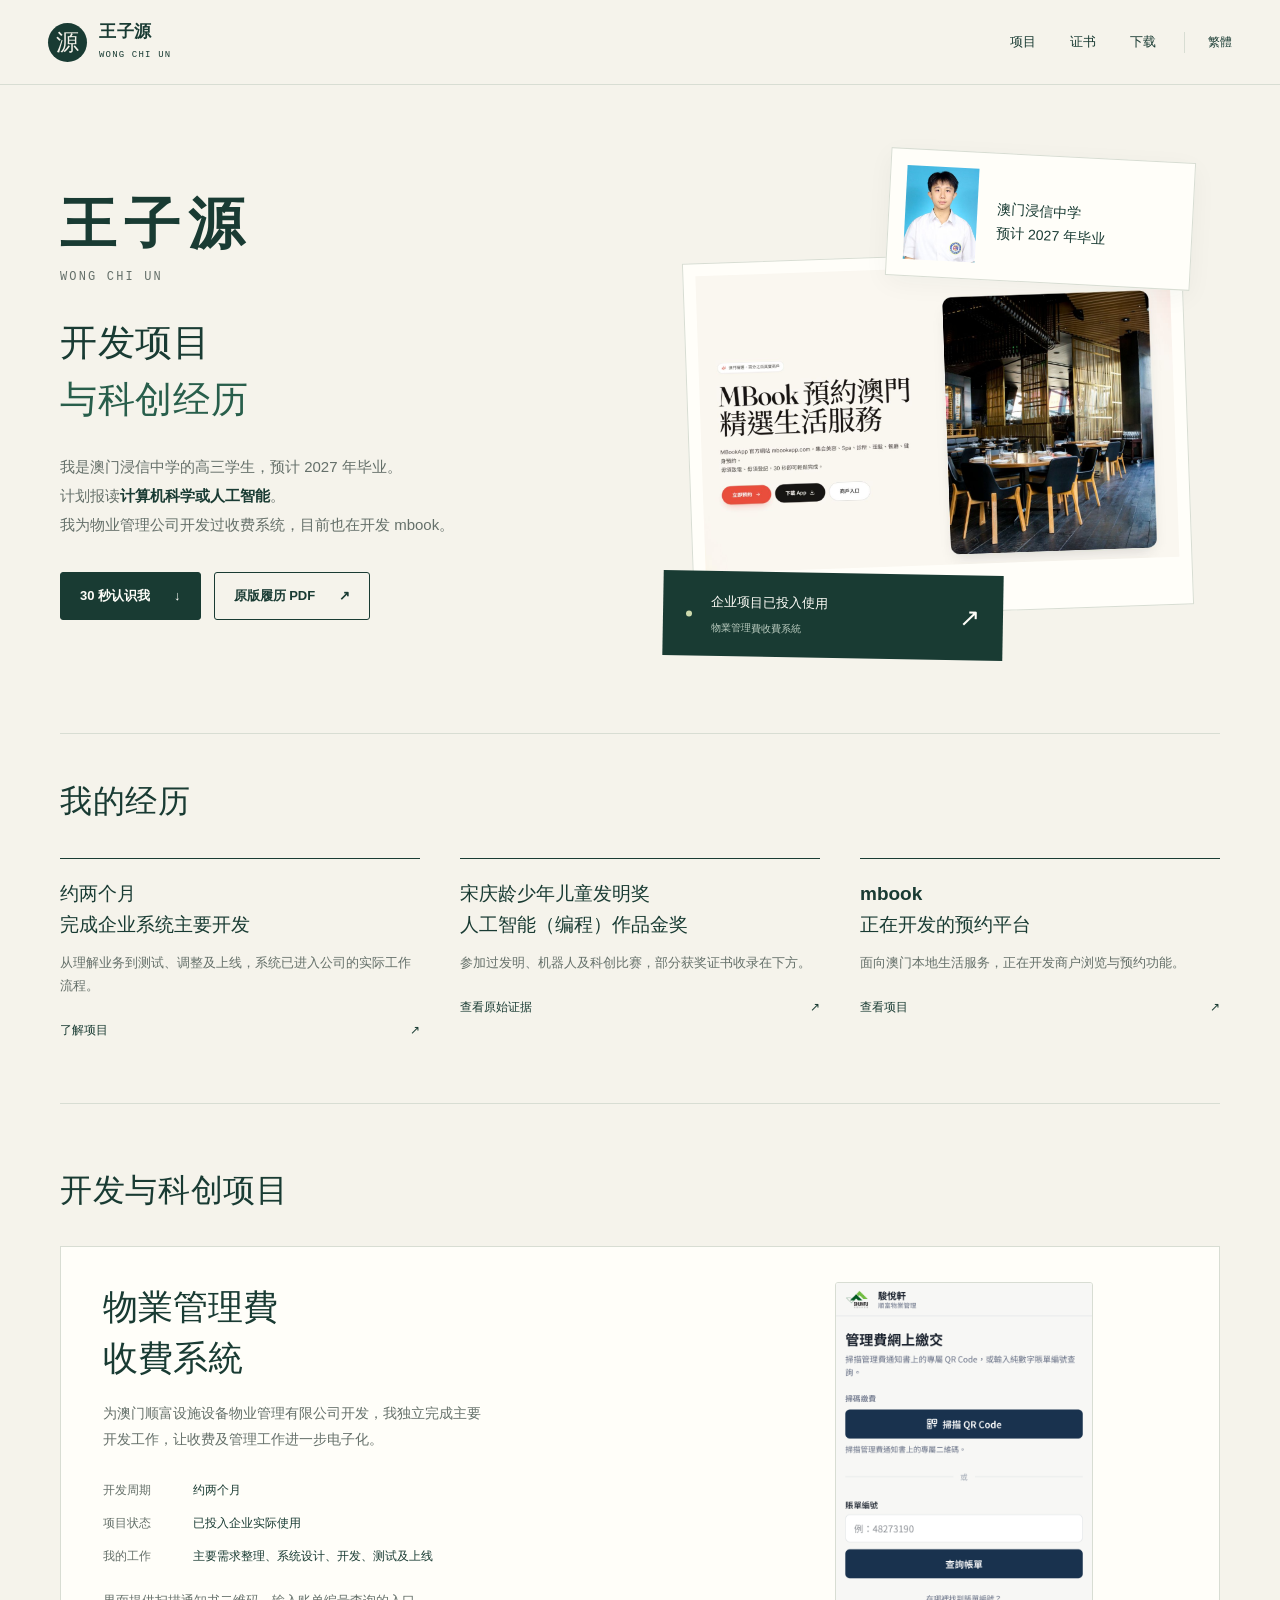
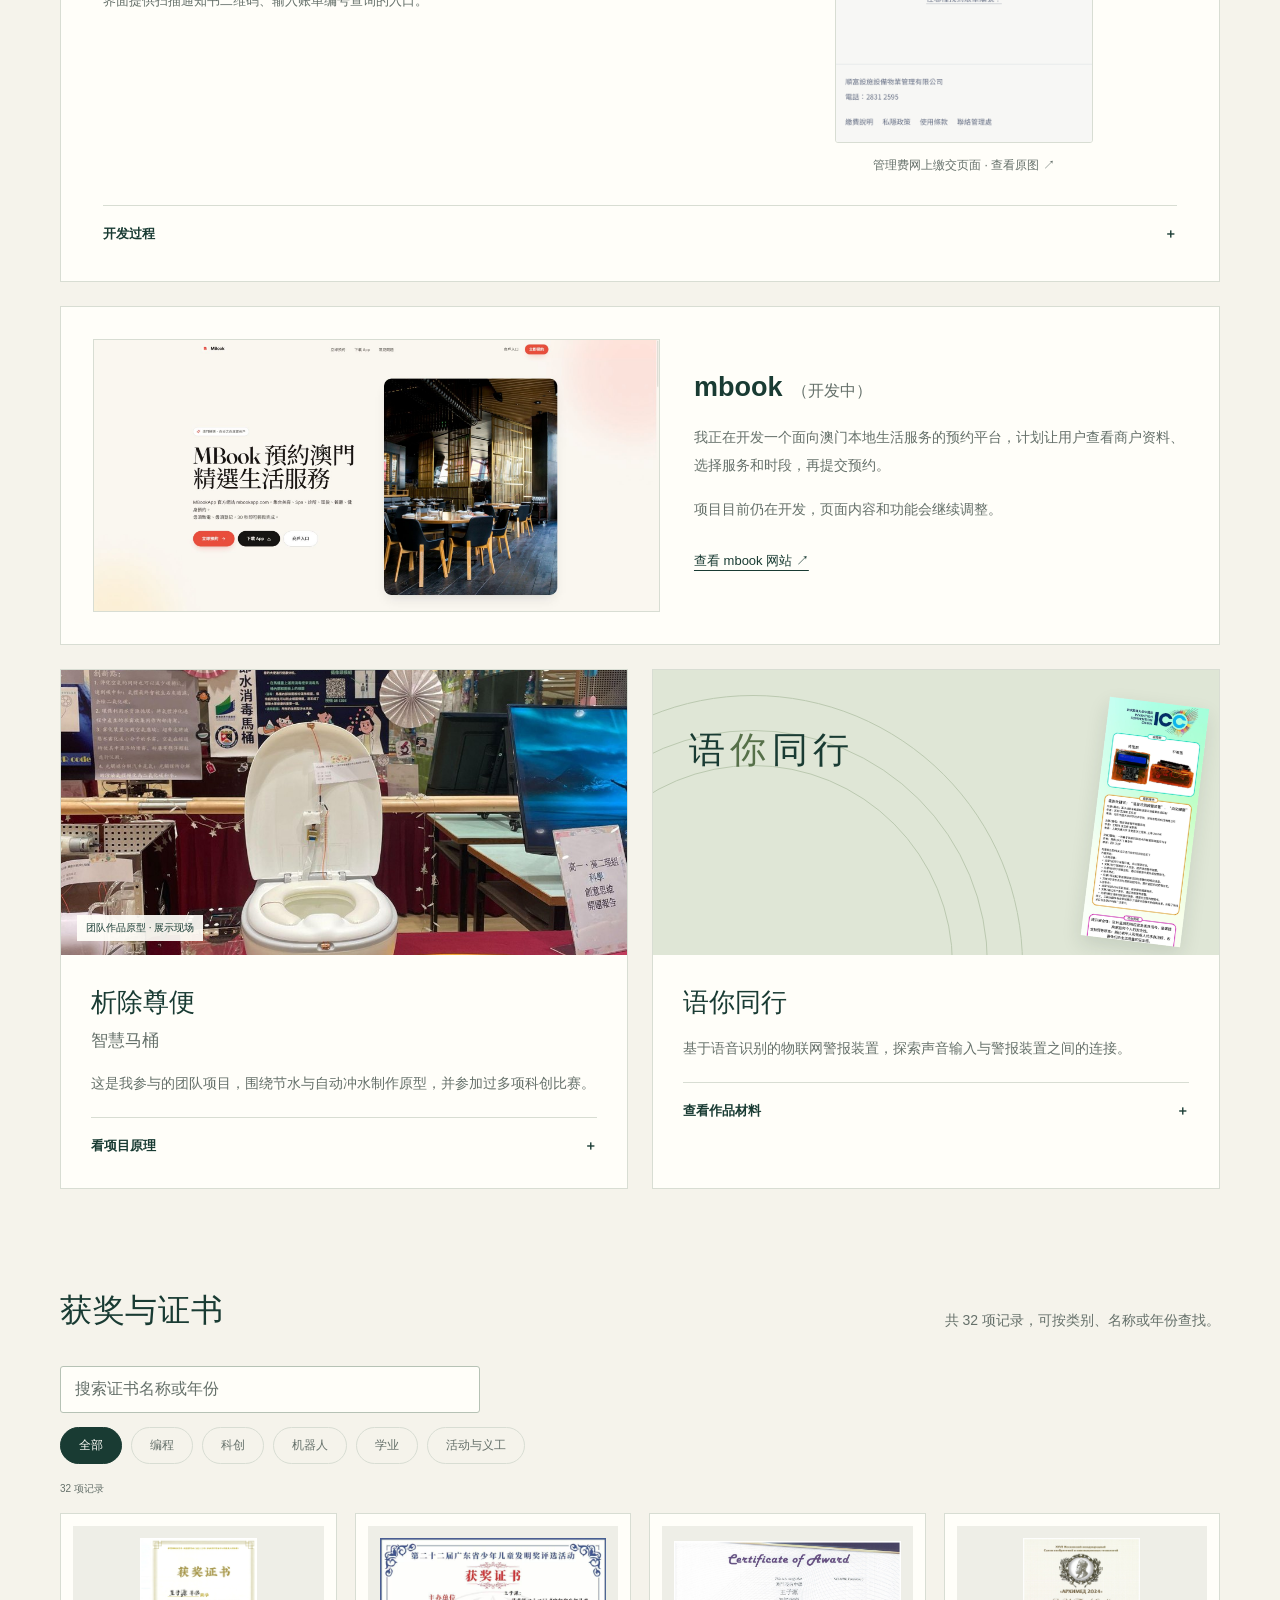
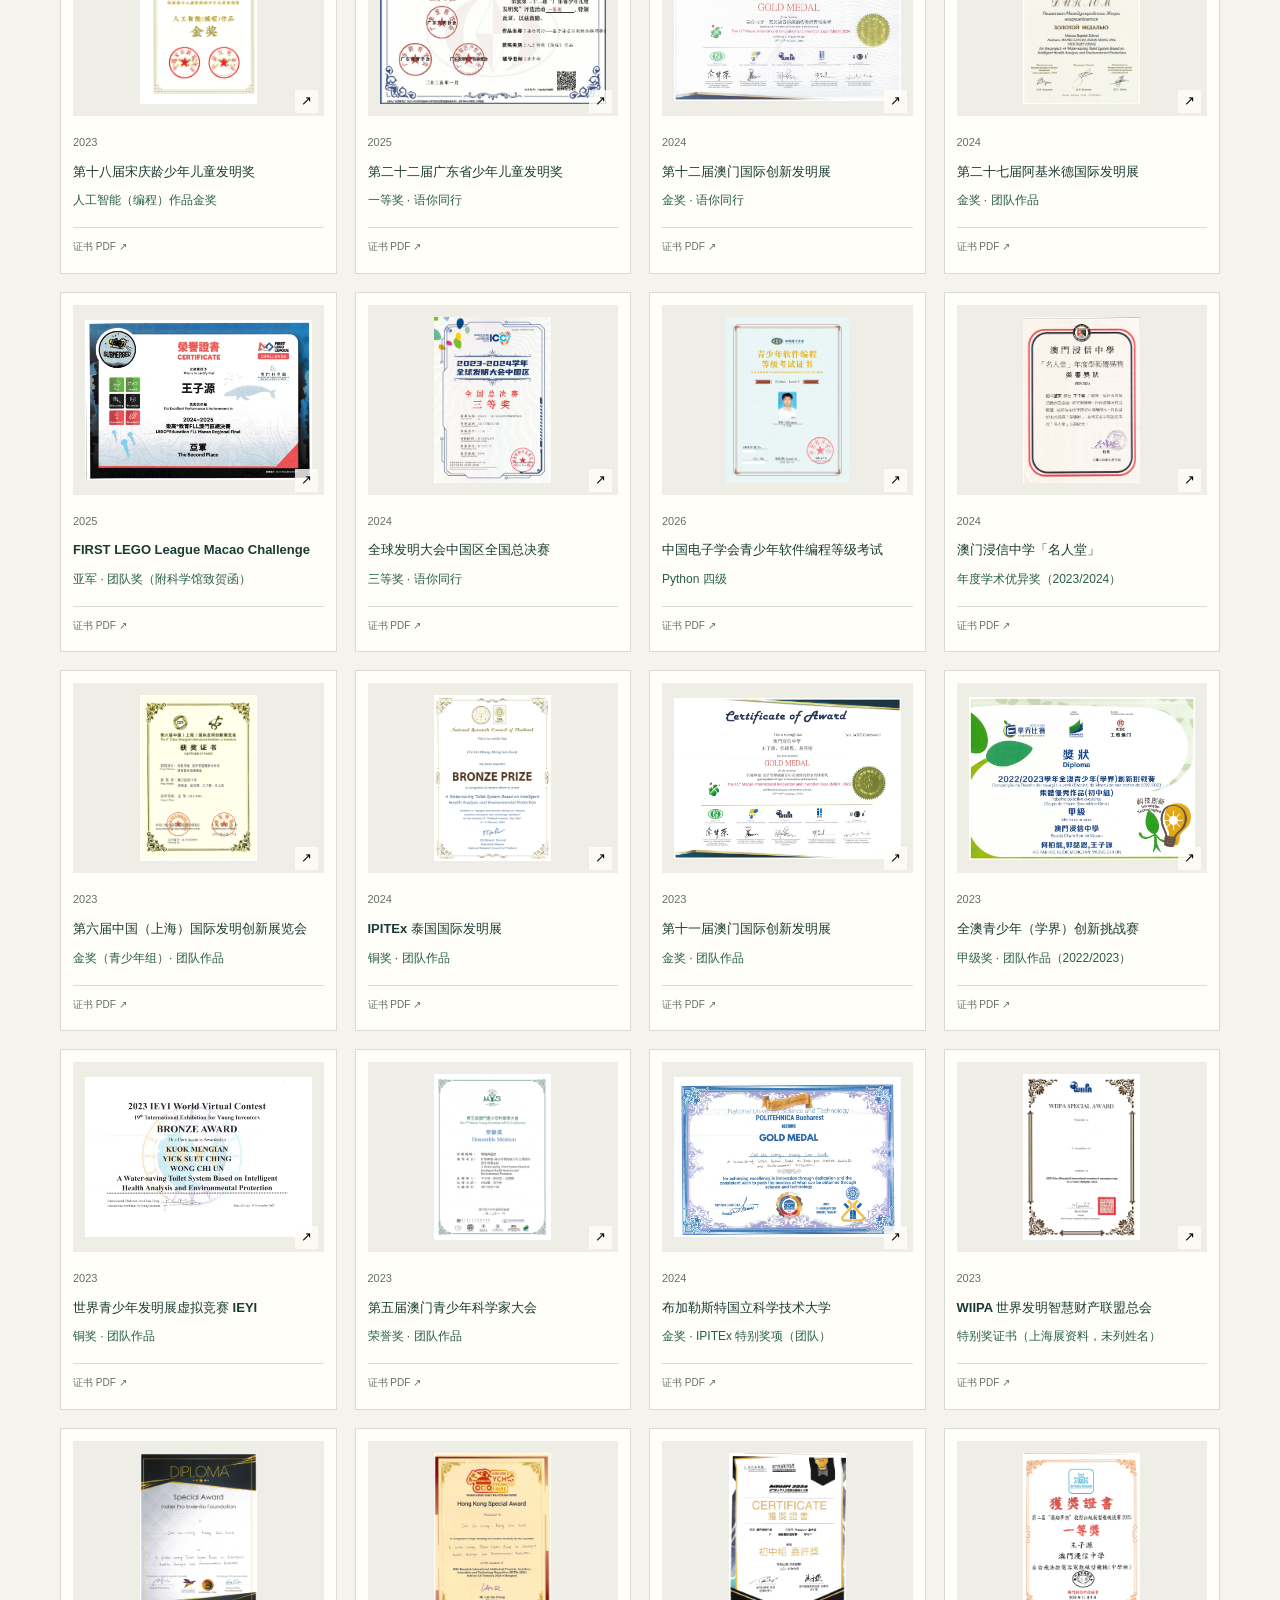
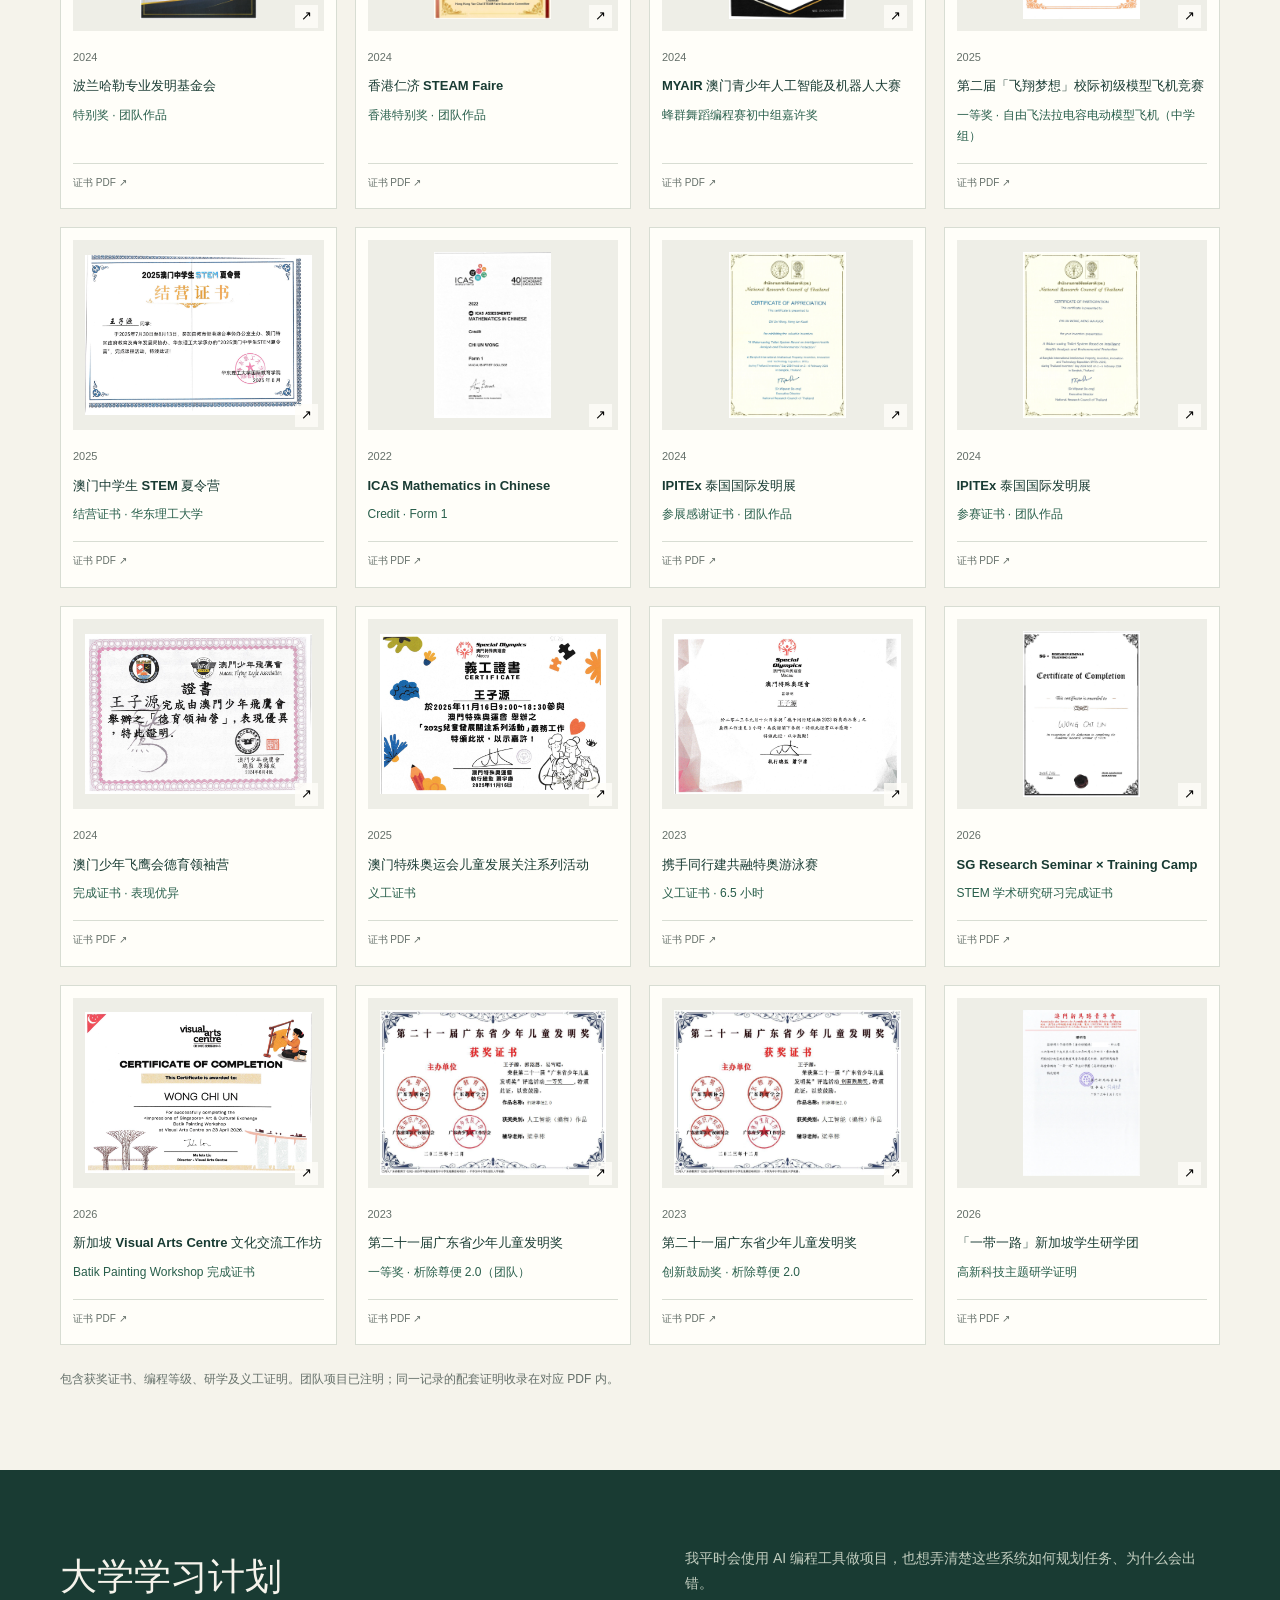
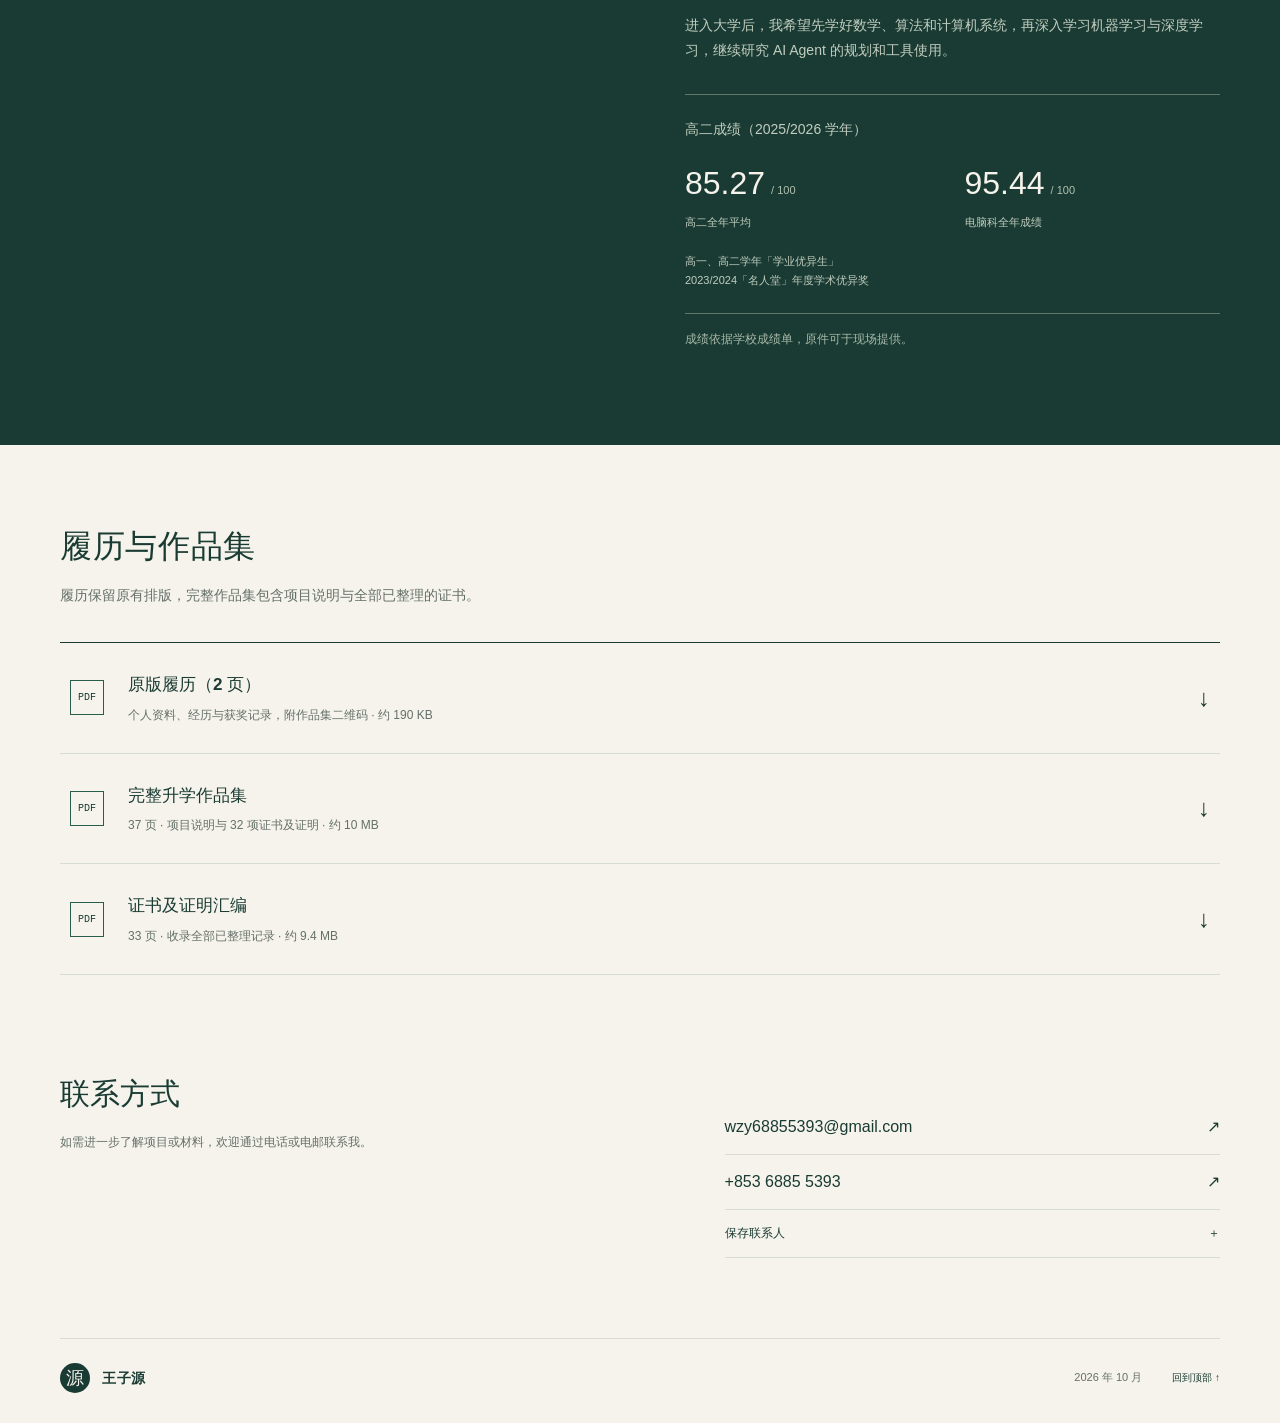
==== index.html @ ce484e4d "Improve mobile reading and certificate browsing; correct project description" ====
<!DOCTYPE html>

<html lang="zh-Hans">
<head>
<meta charset="utf-8"/><meta content="width=device-width, initial-scale=1" name="viewport"/>
<meta content="noindex,nofollow" name="robots"/><meta content="strict-origin-when-cross-origin" name="referrer"/>
<meta content="王子源，澳门浸信中学高三学生。开发项目、科创经历与获奖材料，包含物业管理费收费系统及开发中的 mbook。" name="description"/>
<meta content="#193b33" name="theme-color"/><title>王子源 · 计算机科学与人工智能作品集</title>
<link href="assets/favicon.svg" rel="icon" type="image/svg+xml"/><link href="style.css?v=mobile-6" rel="stylesheet"/>
</head>
<body>
<a class="skip" href="#main">跳到正文</a>
<header class="header"><a class="brand" href="#main"><span class="brand-icon">源</span><span>王子源<small>WONG CHI UN</small></span></a><nav aria-label="主导航"><a href="#projects">项目</a><a href="#evidence">证书</a><a href="#download">下载</a></nav><a class="language" href="index-hant.html" lang="zh-Hant">繁體</a></header>
<main id="main">
<section class="hero section-wrap">
<div class="hero-copy"><div class="mobile-identity"><h1>王子源<span class="english-name">WONG CHI UN</span></h1><img alt="王子源的学生证件照" class="mobile-portrait" height="196" src="assets/portrait.jpg" width="150"/></div><h2>开发项目<br/><em>与科创经历</em></h2><p class="intro">我是澳门浸信中学的高三学生，预计 2027 年毕业。<br/>计划报读<strong>计算机科学或人工智能</strong>。<br/>我为物业管理公司开发过收费系统，目前也在开发 mbook。</p><div class="actions"><a class="button primary" href="#snapshot">30 秒认识我 <span>↓</span></a><a class="button subtle" href="downloads/resume.pdf?v=original-5" rel="noopener" target="_blank">原版履历 PDF <span>↗</span></a></div></div>
<div class="hero-art"><div class="portrait-paper"><img alt="王子源的学生证件照" height="196" src="assets/portrait.jpg" width="150"/><div><strong>澳门浸信中学<br/>预计 2027 年毕业</strong></div></div><figure class="project-photo"><div class="hero-screen-crop"><img alt="mbook 开发中的预约平台网站首页" fetchpriority="high" height="978" src="assets/mbook-home.png" width="2038"/></div><figcaption>mbook 网站首页（开发中）</figcaption></figure><a class="launch-note" href="#billing"><span class="status-dot"></span><span>企业项目已投入使用<small>物業管理費收費系統</small></span><span class="launch-arrow">↗</span></a></div>
</section>
<section class="snapshot section-wrap" id="snapshot"><div class="section-heading"><h2>我的经历</h2></div><div class="snapshot-grid"><article><h3>约两个月<br/>完成企业系统主要开发</h3><p>从理解业务到测试、调整及上线，系统已进入公司的实际工作流程。</p><a href="#billing">了解项目 <span>↗</span></a></article><article><h3>宋庆龄少年儿童发明奖<br/>人工智能（编程）作品金奖</h3><p>参加过发明、机器人及科创比赛，部分获奖证书收录在下方。</p><a href="#evidence">查看原始证据 <span>↗</span></a></article><article><h3>mbook<br/>正在开发的预约平台</h3><p>面向澳门本地生活服务，正在开发商户浏览与预约功能。</p><a href="#mbook">查看项目 <span>↗</span></a></article></div></section>
<section class="projects section-wrap" id="projects"><div class="section-heading split"><div><h2>开发与科创项目</h2></div></div>
<article class="billing project" id="billing"><div class="billing-grid"><div><h3>物業管理費<br/>收費系統</h3><p class="project-description">为澳门顺富设施设备物业管理有限公司开发，我独立完成主要开发工作，让收费及管理工作进一步电子化。</p><dl class="facts"><div><dt>开发周期</dt><dd>约两个月</dd></div><div><dt>项目状态</dt><dd>已投入企业实际使用</dd></div><div><dt>我的工作</dt><dd>主要需求整理、系统设计、开发、测试及上线</dd></div></dl><p class="screen-description">界面提供扫描通知书二维码、输入账单编号查询的入口。</p></div><figure class="billing-shot">
<a aria-label="查看管理费软件完整截图" href="assets/billing-mobile.png" rel="noopener" target="_blank">
<div class="billing-shot-window"><img alt="管理费网上缴交页面，包含扫描二维码及按账单编号查询入口" height="2868" loading="lazy" src="assets/billing-mobile.png" width="1320"/></div>
</a>
<figcaption><a href="assets/billing-mobile.png" rel="noopener" target="_blank">管理费网上缴交页面 · 查看原图 ↗</a></figcaption>
</figure></div><details><summary>开发过程 <span>＋</span></summary><div class="process"><ol><li><div><strong>需求讨论</strong><p>与公司人员沟通，整理日常收费及管理工作需要的功能。</p></div></li><li><div><strong>系统设计与开发</strong><p>完成主要设计和程序开发，再进行测试和修改。</p></div></li><li><div><strong>上线与调整</strong><p>系统投入公司使用，并按实际工作需要调整。</p></div></li></ol><p class="source-note">公司开发证明及推荐信可于现场提供。</p></div></details></article><article class="mbook-project project" id="mbook">
<div class="mbook-grid">
<figure class="mbook-screen"><a aria-label="打开 mbook 网站" href="https://mbookapp.com/" rel="noopener" target="_blank"><img alt="mbook 网站首页，介绍澳门生活服务预约平台" height="978" loading="lazy" src="assets/mbook-home.png" width="2038"/></a></figure>
<div class="mbook-copy">
<h3>mbook<span>（开发中）</span></h3>
<p>我正在开发一个面向澳门本地生活服务的预约平台，计划让用户查看商户资料、选择服务和时段，再提交预约。</p>
<p>项目目前仍在开发，页面内容和功能会继续调整。</p>
<a class="mbook-link" href="https://mbookapp.com/" rel="noopener" target="_blank">查看 mbook 网站 ↗</a>
</div>
</div>
</article>
<div class="project-pair"><article class="project ai-project"><figure><img alt="智慧马桶原型在展览现场展示" height="1000" loading="lazy" src="assets/prototype.jpg" width="800"/><figcaption>团队作品原型 · 展示现场</figcaption></figure><div class="project-body"><h3>析除尊便<br/><span>智慧马桶</span></h3><p>这是我参与的团队项目，围绕节水与自动冲水制作原型，并参加过多项科创比赛。</p><details><summary>看项目原理 <span>＋</span></summary><p>原型模拟识别后的冲水决策，并以声音模拟冲水。简报中的设计用水量属于原型方案描述。</p><p>我作为团队成员参与此项目；部分比赛证书以团队及作品名颁发。</p></details></div></article>
<article class="project voice-project"><div class="voice-art"><span class="signal signal-one"></span><span class="signal signal-two"></span><span class="signal signal-three"></span><div class="voice-word">语<span>你</span>同行</div><img alt="语你同行的原始作品展板，包括语音识别与装置原型" height="700" loading="lazy" src="assets/voice-board.jpg" width="270"/></div><div class="project-body"><h3>语你同行</h3><p>基于语音识别的物联网警报装置，探索声音输入与警报装置之间的连接。</p><details><summary>查看作品材料 <span>＋</span></summary><p>原始展板与证书共同记录作品。点击下方材料可放大阅读。</p><a href="assets/voice-poster.jpg" rel="noopener" target="_blank">打开原始作品展板 ↗</a></details></div></article></div>
</section>
<section class="evidence section-wrap" id="evidence"><div class="section-heading split"><div><h2>获奖与证书</h2></div><p>共 32 项记录，可按类别、名称或年份查找。</p></div><div class="certificate-controls"><input aria-controls="award-grid" aria-label="搜索证书名称或年份" autocomplete="off" id="certificate-search" placeholder="搜索证书名称或年份" type="search"/><div aria-label="筛选证据" class="filters" role="group"><button aria-pressed="true" class="active" data-filter="all" type="button">全部</button><button aria-pressed="false" data-filter="编程" type="button">编程</button><button aria-pressed="false" data-filter="科创" type="button">科创</button><button aria-pressed="false" data-filter="机器人" type="button">机器人</button><button aria-pressed="false" data-filter="学业" type="button">学业</button><button aria-pressed="false" data-filter="活动与义工" type="button">活动与义工</button></div></div><p aria-live="polite" class="result-count" id="result-count">32 项记录</p><div class="award-grid" id="award-grid"></div><p class="evidence-note">包含获奖证书、编程等级、研学及义工证明。团队项目已注明；同一记录的配套证明收录在对应 PDF 内。</p></section>
<section class="direction" id="direction"><div class="section-wrap direction-grid"><div><h2>大学学习计划</h2></div><div class="direction-copy"><p>我平时会使用 AI 编程工具做项目，也想弄清楚这些系统如何规划任务、为什么会出错。</p><p>进入大学后，我希望先学好数学、算法和计算机系统，再深入学习机器学习与深度学习，继续研究 AI Agent 的规划和工具使用。</p><div class="academic"><h3 class="academic-heading">高二成绩（2025/2026 学年）</h3><div><strong>85.27<small>/ 100</small></strong><span>高二全年平均</span></div><div><strong>95.44<small>/ 100</small></strong><span>电脑科全年成绩</span></div><p>高一、高二学年「学业优异生」<br/>2023/2024「名人堂」年度学术优异奖</p></div><p class="source-note">成绩依据学校成绩单，原件可于现场提供。</p></div></div></section>
<section class="download section-wrap" id="download"><div class="section-heading"><h2>履历与作品集</h2><p>履历保留原有排版，完整作品集包含项目说明与全部已整理的证书。</p></div><div class="download-list"><a href="downloads/resume.pdf?v=original-5" rel="noopener" target="_blank"><span class="file-icon">PDF</span><span><strong>原版履历（2 页）</strong><small>个人资料、经历与获奖记录，附作品集二维码 · 约 190 KB</small></span><span class="download-arrow">↓</span></a><a href="downloads/portfolio.pdf?v=mobile-6" rel="noopener" target="_blank"><span class="file-icon">PDF</span><span><strong>完整升学作品集</strong><small>37 页 · 项目说明与 32 项证书及证明 · 约 10 MB</small></span><span class="download-arrow">↓</span></a><a href="downloads/certificates.pdf?v=all-5" rel="noopener" target="_blank"><span class="file-icon">PDF</span><span><strong>证书及证明汇编</strong><small>33 页 · 收录全部已整理记录 · 约 9.4 MB</small></span><span class="download-arrow">↓</span></a></div></section>
<section class="contact section-wrap" id="contact"><div><h2>联系方式</h2><p>如需进一步了解项目或材料，欢迎通过电话或电邮联系我。</p></div><div class="contact-details"><a href="mailto:wzy68855393@gmail.com">wzy68855393@gmail.com <span>↗</span></a><a href="tel:+85368855393">+853 6885 5393 <span>↗</span></a><a class="save-contact" download="" href="downloads/wong-chi-un.vcf">保存联系人 <span>＋</span></a></div></section>
</main>
<footer class="footer section-wrap"><a class="brand" href="#main"><span class="brand-icon">源</span>王子源</a><p>2026 年 10 月</p><a href="#main">回到顶部 ↑</a></footer>
<div class="mobile-cta"><a href="downloads/resume.pdf?v=original-5" rel="noopener" target="_blank">查看履历 PDF</a><a href="#contact">联系我 ↗</a></div>
<dialog id="evidence-dialog"><div class="dialog-head"><p id="dialog-title"></p><button aria-label="关闭证书" id="close-dialog">×</button></div><img alt="" id="dialog-image"/><div class="dialog-actions"><a class="button primary" id="dialog-download" rel="noopener" target="_blank">打开证书 PDF ↗</a><a class="button subtle" id="dialog-original" rel="noopener" target="_blank">查看原图 ↗</a></div></dialog>
<script src="app.js?v=mobile-6"></script>
</body></html>
---- style.css ----
:root{--ink:#193b33;--green:#285e4b;--cream:#f5f3eb;--muted:#65706a;--line:#d8ddd3;--gold:#a27438;--paper:#fffef9}*{box-sizing:border-box}html{scroll-behavior:smooth;scroll-padding-top:100px}body{margin:0;color:var(--ink);background:var(--cream);font-family:-apple-system,BlinkMacSystemFont,"Segoe UI","Microsoft YaHei","PingFang SC",sans-serif;font-size:16px;line-height:1.75}a{color:inherit;text-decoration:none}button{font:inherit}a,button,summary{-webkit-tap-highlight-color:transparent}a:focus-visible,button:focus-visible,summary:focus-visible{outline:3px solid var(--gold);outline-offset:5px}img{display:block;max-width:100%}h1,h2,h3,p,figure{margin:0}h1,h2,h3{line-height:1.35}em{font-style:normal;color:var(--green)}.section-wrap{width:min(1160px,calc(100% - 96px));margin:auto}.header{display:flex;align-items:center;justify-content:space-between;gap:28px;max-width:1440px;margin:auto;padding:21px 48px;border-bottom:1px solid var(--line)}.brand{display:flex;align-items:center;gap:12px;font-weight:700;font-size:17px;line-height:1.35;letter-spacing:.04em}.brand small{display:block;font:9px/1.8 ui-monospace,Consolas,monospace;letter-spacing:.13em;font-weight:400;margin-top:3px}.brand-icon{display:grid;place-items:center;width:39px;height:39px;background:var(--ink);color:var(--cream);font-size:23px;font-weight:500;border-radius:50%}.header nav{display:flex;gap:34px;margin-left:auto;font-size:13px}.header nav a:hover,.language:hover{color:var(--gold)}.language{border-left:1px solid var(--line);padding-left:23px;font-size:12px}.hero{display:grid;grid-template-columns:1.05fr 1fr;gap:70px;padding:70px 0 75px;align-items:center}.eyebrow{font-size:11px;letter-spacing:.16em;font-weight:600;margin-bottom:24px;color:var(--green)}.dot,.status-dot{display:inline-block;width:6px;height:6px;border-radius:50%;background:var(--green);vertical-align:middle;margin-right:7px}.hero h1{font-size:56px;letter-spacing:.14em;font-weight:650;line-height:1.1}.english-name{display:block;font:12px/2.4 ui-monospace,Consolas,monospace;letter-spacing:.18em;margin-top:8px;color:var(--muted)}.hero h2{font-size:37px;line-height:1.52;margin-top:24px;font-weight:500;letter-spacing:.02em}.hero .intro{font-size:15px;line-height:1.9;margin-top:24px;color:var(--muted)}.intro strong{color:var(--ink);font-weight:600}.actions{display:flex;flex-wrap:wrap;gap:13px;margin-top:32px}.button{display:inline-flex;align-items:center;justify-content:center;gap:24px;min-height:48px;padding:12px 19px;font-size:13px;font-weight:600;border:1px solid var(--ink);border-radius:3px;transition:background .2s,color .2s}.button.primary{background:var(--ink);color:var(--paper)}.button.primary:hover{background:#346b51}.button.subtle:hover{background:#e6eadd}.hero-note{font:10px/1.7 ui-monospace,Consolas,monospace;letter-spacing:.1em;color:var(--muted);margin-top:24px}.hero-art{position:relative;max-width:500px;padding-top:82px;padding-bottom:45px}.portrait-paper{position:absolute;z-index:2;top:0;right:-5px;display:flex;gap:20px;align-items:center;width:305px;min-height:126px;padding:16px;background:var(--paper);box-shadow:0 7px 26px #18352b0b;transform:rotate(3deg);border:1px solid #d8ddd3}.portrait-paper img{width:72px;height:94px;object-fit:cover}.portrait-paper strong{font-size:13px;line-height:1.7;display:block;margin-top:10px;font-weight:500}.mono{font:10px/1.6 ui-monospace,Consolas,monospace;letter-spacing:.1em}.portrait-paper .mono{font-size:8px}.project-photo{transform:rotate(-2deg);padding:12px;background:var(--paper);border:1px solid var(--line)}.project-photo>img{width:100%;height:355px;object-fit:cover;object-position:50% 50%}.project-photo figcaption{padding:13px 2px 2px;font-size:10px;color:var(--muted)}.project-photo figcaption span{font:8px/1.6 ui-monospace,Consolas,monospace;margin-right:15px}.launch-note{position:absolute;bottom:0;left:-25px;width:340px;padding:20px 23px;display:flex;gap:12px;align-items:center;background:var(--ink);color:var(--paper);font-size:13px;transform:rotate(1deg)}.launch-note .status-dot{background:#cdd9ad;flex-shrink:0}.launch-note small{display:block;font-size:10px;color:#bacbbf;margin-top:5px}.launch-arrow{margin-left:auto;font-size:25px}.section-heading{margin-bottom:34px}.section-heading .eyebrow{margin-bottom:12px}.section-heading h2{font-size:32px;font-weight:550;letter-spacing:.02em}.section-heading>p:last-child:not(.eyebrow){font-size:14px;color:var(--muted);margin-top:15px}.split{display:flex;justify-content:space-between;align-items:flex-end;gap:35px}.split>p{font-size:13px;text-align:right;color:var(--muted)}.snapshot{border-top:1px solid var(--line);padding:46px 0 62px}.snapshot-grid{display:grid;grid-template-columns:repeat(3,1fr);gap:40px}.snapshot-grid article{border-top:1px solid var(--ink);padding-top:19px}.index{font-size:10px;letter-spacing:.08em;color:var(--muted)}.snapshot h3{font-size:19px;line-height:1.65;font-weight:550;margin:12px 0}.snapshot p:not(.eyebrow){font-size:13px;color:var(--muted)}.snapshot article>a{font-size:12px;display:flex;justify-content:space-between;margin-top:22px}.projects{padding:65px 0 80px;border-top:1px solid var(--line)}.project{background:var(--paper);border:1px solid var(--line)}.billing{padding:35px 42px}.project-top{display:flex;justify-content:space-between;align-items:center;gap:20px;margin-bottom:25px}.pill{background:#e8eee3;padding:4px 11px;border-radius:20px;font-size:10px;color:var(--green)}.project-no{font:10px ui-monospace,Consolas,monospace;letter-spacing:.1em;color:var(--muted)}.billing-grid{display:grid;grid-template-columns:1fr 1fr;gap:70px}.billing h3{font-size:35px;line-height:1.45;font-weight:550}.project-description{font-size:14px;line-height:1.85;color:var(--muted);margin-top:18px;max-width:380px}.facts{font-size:12px;margin:27px 0 0}.facts>div{display:grid;grid-template-columns:90px 1fr;margin-bottom:12px}.facts dt{color:var(--muted)}.facts dd{margin:0;font-weight:500}.process{border-left:1px solid var(--line);padding-left:32px;padding-top:5px}.process .mono{color:var(--muted)}.process ol{list-style:none;margin:24px 0 0;padding:0}.process li{display:flex;gap:18px;margin:0 0 24px}.process li>span{font:12px ui-monospace,Consolas,monospace;color:var(--gold);padding-top:5px}.process strong{font-size:15px;font-weight:600}.process li p{font-size:12px;color:var(--muted);margin-top:4px}.source-note{font-size:10px!important;color:var(--muted);line-height:1.8}.billing details{margin-top:28px}.project details{border-top:1px solid var(--line);font-size:13px}.project summary{cursor:pointer;list-style:none;display:flex;justify-content:space-between;padding-top:17px;gap:16px;font-weight:600}.project summary::-webkit-details-marker{display:none}.project details p{font-size:13px;color:var(--muted);margin:15px 0}.project details a{text-decoration:underline;font-size:12px}.project details[open] summary>span{transform:rotate(45deg)}.project-pair{display:grid;grid-template-columns:1fr 1fr;gap:24px;margin-top:24px}.project-pair figure{position:relative;height:285px;overflow:hidden;background:#e6e9df}.project-pair figure>img{width:100%;height:100%;object-fit:cover;object-position:center 53%}.project-pair figcaption{position:absolute;left:16px;bottom:14px;background:#fffef9eb;padding:4px 9px;font-size:10px}.project-body{padding:30px}.project-body .eyebrow{font-size:9px;margin-bottom:13px}.project-body h3{font-size:26px;font-weight:550}.project-body h3 span{font-size:17px;font-weight:400;color:var(--muted)}.project-body>p:not(.eyebrow){font-size:13px;color:var(--muted);margin-top:16px}.tags{display:flex;flex-wrap:wrap;gap:8px;margin:20px 0 24px}.tags span{font-size:10px;border:1px solid var(--line);padding:3px 9px}.voice-art{height:285px;background:#dfe6d6;position:relative;overflow:hidden;padding:48px 36px}.voice-art>img{position:absolute;right:24px;top:32px;height:240px;width:100px;object-fit:cover;object-position:top;transform:rotate(7deg);box-shadow:0 8px 20px #16322820}.voice-word{font-size:36px;position:relative;z-index:1;letter-spacing:.15em;font-weight:500}.voice-word span{color:#567049}.voice-art>p{font:8px/1.6 ui-monospace,Consolas,monospace;margin-top:16px;letter-spacing:.1em}.signal{border:1px solid #bbc9b0;border-radius:50%;position:absolute;left:-100px;bottom:-210px;width:400px;height:400px}.signal-two{width:470px;height:470px;left:-135px;bottom:-245px}.signal-three{width:540px;height:540px;left:-170px;bottom:-280px}.evidence{padding:20px 0 80px}.filters{display:flex;gap:9px;flex-wrap:wrap}.filters button{border:1px solid var(--line);color:var(--muted);background:transparent;padding:7px 18px;border-radius:25px;cursor:pointer;font-size:12px}.filters .active{background:var(--ink);color:var(--paper);border-color:var(--ink)}.result-count{font-size:10px;color:var(--muted);margin:16px 0}.award-grid{display:grid;grid-template-columns:repeat(4,1fr);gap:18px}.award-card{padding:12px 12px 17px;border:1px solid var(--line);background:var(--paper);display:flex;flex-direction:column}.award-image{width:100%;height:190px;border:0;cursor:zoom-in;position:relative;padding:12px;background:#eeeee7}.award-image img{width:100%;height:100%;object-fit:contain}.award-image::after{content:'↗';position:absolute;right:6px;bottom:3px;background:#fffef9cc;font-size:13px;width:23px;height:23px}.award-meta{font:9px/1.6 ui-monospace,Consolas,monospace;color:var(--gold);margin:17px 0 9px}.award-card h3{font-size:13px;line-height:1.65;font-weight:550}.award-card .award-name{font-size:12px;margin:8px 0 16px;color:var(--green)}.award-card>a{font-size:10px;color:var(--muted);margin-top:auto;display:flex;justify-content:space-between;border-top:1px solid var(--line);padding-top:10px}.evidence-note{font-size:10px;color:var(--muted);margin-top:24px}.direction{background:var(--ink);color:var(--cream);padding:76px 0}.direction-grid{display:grid;grid-template-columns:1fr 1fr;gap:90px}.direction .eyebrow{color:#b1c2a7}.direction h2{font-size:37px;line-height:1.65;font-weight:450}.direction em{color:#c9d5ab}.direction-copy>p{font-size:14px;color:#c2cdbf;margin-bottom:18px}.direction-copy .lead{color:var(--paper);font-size:19px;margin-bottom:23px}.academic{border-top:1px solid #5f7669;border-bottom:1px solid #5f7669;padding:23px 0;margin:32px 0 15px;display:grid;grid-template-columns:1fr 1fr;gap:17px 24px}.academic>.mono,.academic>p{grid-column:1/-1}.academic>.mono{color:#b1c2a7;font-size:9px}.academic strong{display:block;font-size:32px;font-weight:450;line-height:1.5}.academic strong small{font-size:11px;margin-left:6px;color:#afc0b0}.academic div>span{font-size:11px;color:#c2cdbf}.academic>p{font-size:11px;color:#c2cdbf}.direction .source-note{color:#a9baaa}.download{padding:80px 0 70px}.download-list{border-top:1px solid var(--ink)}.download-list>a{display:flex;align-items:center;gap:24px;border-bottom:1px solid var(--line);padding:27px 10px;transition:background .2s}.download-list>a:hover{background:#e8ecdf}.file-icon{font:10px ui-monospace,Consolas,monospace;border:1px solid var(--green);padding:11px 7px;flex-shrink:0}.download-list strong{font-size:17px;font-weight:550;display:block}.download-list small{display:block;font-size:11px;color:var(--muted);margin-top:5px}.download-arrow{margin-left:auto;font-size:24px}.contact{padding:25px 0 80px;display:grid;grid-template-columns:1.2fr 1fr;gap:70px}.contact h2{font-size:30px;font-weight:500;line-height:1.6}.contact p:not(.eyebrow){font-size:12px;color:var(--muted);margin-top:14px}.contact-details{padding-top:30px}.contact-details>a{display:flex;gap:12px;justify-content:space-between;padding:13px 0;border-bottom:1px solid var(--line);font-size:16px;overflow-wrap:anywhere}.contact-details .save-contact{font-size:12px}.contact-details small{display:block;font-size:10px;color:var(--muted);margin-top:20px}.footer{display:flex;align-items:center;justify-content:space-between;border-top:1px solid var(--line);padding-top:24px;padding-bottom:30px;gap:30px}.footer .brand{font-size:14px}.footer .brand-icon{width:30px;height:30px;font-size:18px}.footer p{font-size:10px;color:var(--muted);margin-left:auto}.footer p span{font-size:9px}.footer>a:last-child{font-size:10px}.mobile-cta{display:none}.skip{position:absolute;top:-60px;background:var(--ink);color:white;padding:10px;z-index:10}.skip:focus{top:0}dialog{border:0;border-radius:6px;max-width:min(780px,94vw);width:780px;max-height:92dvh;padding:20px;background:var(--paper);color:var(--ink)}dialog::backdrop{background:#0d211bd9}dialog .dialog-head{display:flex;justify-content:space-between;align-items:center;gap:20px;margin-bottom:12px}dialog .dialog-head p{font-size:13px}dialog button{border:1px solid var(--line);background:var(--paper);width:38px;height:38px;font-size:25px;cursor:pointer;flex-shrink:0}dialog>img{max-height:67dvh;object-fit:contain;margin:auto;width:100%}dialog .button{margin-top:15px;width:100%;font-size:12px}body:has(dialog[open]){overflow:hidden}[hidden]{display:none!important}@media(min-width:1450px){.hero{padding-top:95px;padding-bottom:100px}.hero h1{font-size:65px}.hero h2{font-size:42px}}@media(max-width:1000px){.section-wrap{width:calc(100% - 56px)}.header{padding:18px 28px}.hero{gap:35px}.hero h2{font-size:30px}.hero h1{font-size:49px}.portrait-paper{width:260px;gap:15px}.portrait-paper strong{font-size:11px}.project-photo>img{height:320px}.launch-note{left:-8px;width:290px;padding:18px}.actions{gap:10px}.button{padding:12px 14px;gap:13px}.snapshot-grid{gap:25px}.snapshot h3{font-size:16px}.billing{padding:30px}.billing-grid{gap:35px}.billing h3{font-size:29px}.award-grid{grid-template-columns:repeat(3,1fr)}.direction-grid{gap:48px}.direction h2{font-size:31px}.contact{gap:35px}.contact-details>a{font-size:14px}}@media(max-width:700px){body{font-size:15px}.section-wrap{width:calc(100% - 40px)}.header{padding:15px 20px;gap:17px}.brand{font-size:14px;gap:8px}.brand small{font-size:7px}.brand-icon{width:34px;height:34px;font-size:20px}.header nav{gap:15px;font-size:11px}.header nav a:nth-child(3){display:none}.language{font-size:10px;padding-left:13px}.hero{display:flex;flex-direction:column;gap:35px;padding:38px 0 43px;align-items:stretch}.hero .eyebrow{font-size:9px;margin-bottom:20px;letter-spacing:.1em}.hero h1{font-size:46px}.english-name{font-size:10px}.hero h2{font-size:31px;margin-top:17px;line-height:1.5}.hero .intro{font-size:14px;margin-top:18px}.actions{margin-top:24px}.button{font-size:12px;min-height:45px;padding:10px 16px;gap:18px}.hero-note{font-size:9px;margin-top:18px}.hero-art{width:100%;max-width:470px;align-self:center;padding:65px 4px 30px}.portrait-paper{width:239px;right:4px;padding:11px;min-height:104px;gap:12px}.portrait-paper img{width:58px;height:76px}.portrait-paper .mono{font-size:7px}.portrait-paper strong{font-size:11px;margin-top:5px}.project-photo>img{height:260px}.project-photo{padding:9px}.project-photo figcaption{font-size:8px;padding-top:10px}.project-photo figcaption span{font-size:7px;margin-right:7px}.launch-note{font-size:11px;left:0;bottom:0;width:270px;padding:13px 17px}.launch-note small{font-size:9px}.launch-arrow{font-size:20px}.section-heading{margin-bottom:26px}.section-heading h2{font-size:25px}.eyebrow{font-size:9px;letter-spacing:.12em}.snapshot{padding:35px 0 40px}.snapshot-grid{grid-template-columns:1fr;gap:24px}.snapshot-grid article{display:grid;grid-template-columns:1fr auto;column-gap:20px;padding-top:14px}.snapshot-grid .index,.snapshot-grid h3,.snapshot-grid p{grid-column:1/-1}.snapshot-grid h3{font-size:18px;margin-top:9px;margin-bottom:8px}.snapshot-grid h3 br{display:none}.snapshot-grid p{font-size:12px!important}.snapshot-grid article>a{margin-top:12px;width:100%;grid-column:1/-1;font-size:11px}.split{display:block}.split>p{text-align:left;margin-top:15px;font-size:12px}.projects{padding:40px 0}.billing{padding:22px}.project-top{gap:8px;margin-bottom:21px}.pill{font-size:9px;padding:4px 8px}.project-no{font-size:8px}.billing-grid{grid-template-columns:1fr;gap:23px}.billing h3{font-size:28px}.project-description{font-size:13px}.facts{font-size:11px;margin-top:20px}.facts>div{grid-template-columns:75px 1fr}.process{border-left:0;border-top:1px solid var(--line);padding:22px 0 0}.process li{gap:14px;margin-bottom:18px}.process strong{font-size:14px}.process li p{font-size:11px}.billing details{margin-top:22px}.project summary{font-size:12px}.project-pair{grid-template-columns:1fr;gap:20px;margin-top:20px}.project-pair figure{height:280px}.project-pair figure>img{object-fit:contain;background:#e6e9df}.project-body{padding:24px}.project-body h3{font-size:24px}.voice-art{height:250px;padding:45px 27px}.voice-art>img{right:24px;top:25px;height:205px;width:85px}.voice-word{font-size:31px}.voice-art>p{font-size:7px}.evidence{padding:15px 0 44px}.filters{gap:7px}.filters button{font-size:11px;padding:7px 14px}.award-grid{grid-template-columns:repeat(2,minmax(0,1fr));gap:12px}.award-card{padding:9px 9px 12px}.award-image{height:150px;padding:6px}.award-meta{font-size:8px;margin-top:13px}.award-card h3{font-size:11px;line-height:1.7}.award-card .award-name{font-size:11px}.award-card>a{font-size:9px}.evidence-note{font-size:9px;line-height:1.9}.direction{padding:44px 0}.direction-grid{grid-template-columns:1fr;gap:30px}.direction h2{font-size:30px;line-height:1.6}.direction-copy .lead{font-size:17px}.direction-copy>p{font-size:13px}.academic{margin-top:25px}.academic strong{font-size:30px}.download{padding:44px 0}.download-list>a{padding:22px 0;gap:16px}.download-list strong{font-size:15px}.download-list small{font-size:10px;line-height:1.8}.file-icon{font-size:9px;padding:10px 6px}.contact{padding:4px 0 43px;grid-template-columns:1fr;gap:22px}.contact h2{font-size:25px}.contact-details{padding-top:0}.contact-details>a{font-size:15px}.footer{flex-wrap:wrap;padding:23px 0 87px;gap:18px}.footer p{order:3;width:100%;margin-left:0;font-size:9px}.footer>a:last-child{margin-left:auto}.mobile-cta{position:fixed;bottom:0;left:0;right:0;z-index:5;display:grid;grid-template-columns:1fr 1fr;background:var(--paper);border-top:1px solid var(--line);padding:10px 20px calc(10px + env(safe-area-inset-bottom));gap:10px}.mobile-cta>a{font-size:12px;text-align:center;padding:9px;background:var(--ink);color:var(--paper);border:1px solid var(--ink);border-radius:3px}.mobile-cta>a:last-child{background:transparent;color:var(--ink)}dialog{padding:14px}dialog .dialog-head p{font-size:11px}dialog>img{max-height:65dvh}}@media(prefers-reduced-motion:reduce){html{scroll-behavior:auto}*{transition:none!important}}@media print{.header,.hero-art,.filters,.mobile-cta,dialog,.footer,.download,.contact{display:none}.section-wrap{width:100%}.hero,.projects,.evidence,.snapshot{padding:20px}.direction{background:white;color:#193b33}.direction p{color:#193b33}.award-card{break-inside:avoid}.project{break-inside:avoid}body{background:white}details{display:none}}

/* Plain captions instead of decorative micro labels. */
.intro{font-size:15px!important;line-height:1.95!important}.project-photo figcaption{font-size:12px;line-height:1.8;padding-top:12px}.portrait-paper strong{font-size:14px}.snapshot-grid h3{margin-top:0}.billing .project-description{font-size:14px}.academic-heading{grid-column:1/-1;font-size:14px;font-weight:500;line-height:1.7;color:#c2cdbf}.award-meta{font-size:11px;line-height:1.7;font-family:inherit;letter-spacing:0;color:var(--muted)}.project-body>p:not(.eyebrow){font-size:14px}.source-note,.evidence-note{font-size:12px!important}.download-list small{font-size:12px}.project-body details{margin-top:22px}.hero-copy>h1{margin-top:0}.portrait-paper{min-height:126px}.hero-art{padding-top:82px}.footer p{font-size:11px}
@media(max-width:700px){.intro{font-size:14px!important}.hero{padding-top:32px}.project-photo figcaption{font-size:11px}.portrait-paper strong{font-size:12px}.award-meta{font-size:11px}.source-note,.evidence-note,.download-list small{font-size:11px!important}.project-body>p:not(.eyebrow){font-size:14px}.academic-heading{font-size:13px}}

/* Actual project interfaces, with the existing page layout retained. */
.billing-grid{grid-template-columns:1.2fr .85fr;align-items:start;gap:46px}.billing-shot{width:min(258px,100%);margin:0 auto}.billing-shot-window{aspect-ratio:1320/2360;overflow:hidden;background:#fff;border:1px solid var(--line);border-radius:3px}.billing-shot-window img{width:100%;height:auto;max-width:none;margin-top:-14.2%}.billing-shot figcaption{font-size:12px;color:var(--muted);line-height:1.8;margin-top:12px;text-align:center}.billing-shot a:hover{color:var(--green)}.screen-description{font-size:13px;line-height:1.9;color:var(--muted);margin-top:22px}.billing details .process{border:0;padding:0}.billing details .process ol{margin:14px 0 0}.billing details .process li{margin-bottom:16px}.billing details .process .source-note{margin:12px 0}.mbook-project{padding:32px;margin-top:24px}.mbook-grid{display:grid;grid-template-columns:1.15fr 1fr;align-items:center;gap:34px}.mbook-screen{margin:0;min-width:0}.mbook-screen a{display:block}.mbook-screen img{width:100%;height:auto;border:1px solid var(--line)}.mbook-copy{min-width:0}.mbook-copy h3{font-size:27px;font-weight:550;line-height:1.5}.mbook-copy h3 span{font-size:16px;font-weight:400;color:var(--muted);margin-left:10px}.mbook-copy p{font-size:14px;line-height:1.95;color:var(--muted);margin-top:17px}.mbook-link{display:inline-flex;min-height:44px;align-items:center;font-size:13px;text-decoration:underline;text-underline-offset:5px;margin-top:16px}.mbook-link:hover{color:var(--green)}
@media(max-width:1000px){.billing-grid{gap:28px}.mbook-project{padding:26px}.mbook-grid{gap:25px}.mbook-copy h3{font-size:25px}.mbook-copy p{font-size:13px}}
@media(max-width:700px){.billing-grid{grid-template-columns:1fr;gap:26px}.billing-shot{width:min(258px,100%)}.billing-shot figcaption{font-size:11px}.screen-description{font-size:13px;margin-top:17px}.mbook-project{padding:20px;margin-top:20px}.mbook-grid{grid-template-columns:1fr;gap:22px}.mbook-copy h3{font-size:25px}.mbook-copy h3 span{font-size:15px}.mbook-copy p{font-size:14px}.mbook-copy p+p{margin-top:12px}.mbook-link{margin-top:12px;font-size:12px}}

/* Homepage uses a real software screen instead of a construction photo. */
.project-photo>img{height:auto;aspect-ratio:2038/978;object-fit:contain;background:#fbf8f0}.hero-art{padding-top:100px;padding-bottom:45px}.project-photo figcaption{font-size:12px}.hero .intro strong{white-space:nowrap}.academic{row-gap:17px}
@media(max-width:1000px){.hero-art{padding-top:105px}.project-photo>img{height:auto}}
@media(max-width:700px){.hero-art{padding-top:84px;padding-bottom:35px}.project-photo>img{height:auto}.project-photo figcaption{font-size:11px}.filters{gap:7px}.filters button{font-size:11px;padding:7px 13px}}

.hero-screen-crop{aspect-ratio:1438/900;overflow:hidden;background:#fbf8f0}.hero-screen-crop>img{width:141.73%;max-width:none;height:auto;margin-left:-20.86%;margin-top:-3.48%}

/* Mobile reading and certificate browsing. Desktop composition is retained. */
.mobile-identity{display:contents}.mobile-portrait{display:none}
.launch-note:focus-visible{outline-offset:6px}.launch-note:hover{background:#244d40}
.certificate-controls{margin-bottom:14px}
#certificate-search{display:block;width:min(420px,100%);min-height:46px;margin:0 0 14px;padding:11px 14px;border:1px solid #b6c2b5;border-radius:3px;background:var(--paper);color:var(--ink);font:inherit;font-size:16px;line-height:1.4}
#certificate-search:focus-visible{outline:2px solid var(--green);outline-offset:2px}
#certificate-search::placeholder{color:#65706a;opacity:1}
.empty-state{grid-column:1/-1;padding:24px 0;color:var(--muted)}
.dialog-actions{display:flex;gap:10px}.dialog-actions .button{flex:1;margin-top:14px;min-height:46px}
@media(max-width:700px){
 html{scroll-padding-top:22px}
 body{-webkit-text-size-adjust:100%}
 .section-wrap{width:calc(100% - 36px)}
 .header{padding:10px 18px;gap:12px}.header nav{gap:16px;font-size:13px}.header nav a,.language{display:flex;align-items:center;min-height:44px}.language{font-size:12px;padding-left:12px}
 .hero{padding:24px 0 30px;gap:24px}
 .mobile-identity{display:flex;align-items:center;justify-content:space-between;gap:20px}
 .mobile-portrait{display:block;width:54px;height:70px;object-fit:cover;border:3px solid var(--paper);box-shadow:0 0 0 1px var(--line)}
 .hero h1{font-size:40px;letter-spacing:.12em}.english-name{font-size:10px;line-height:1.8;margin-top:8px}
 .hero h2{font-size:24px;line-height:1.5;margin-top:19px;letter-spacing:0}.hero h2 br{display:none}
 .hero .intro{font-size:14px!important;line-height:1.85!important;margin-top:14px}
 .hero .actions{margin-top:20px;gap:10px}.hero .actions .button{flex:1;padding:10px 8px;gap:10px;min-height:46px;font-size:13px;white-space:nowrap}
 .hero-art{padding:0;width:100%;max-width:470px}.hero-art .portrait-paper{display:none}
 .project-photo{transform:none;padding:8px}.project-photo figcaption{font-size:11px;padding:8px 1px 1px}
 .launch-note{position:relative;left:auto;bottom:auto;width:calc(100% - 18px);margin:-1px auto 0;min-height:66px;padding:12px 16px;transform:none;font-size:14px;gap:12px}
 .launch-note small{font-size:12px;margin-top:3px}.launch-arrow{font-size:24px}
 .section-heading{margin-bottom:24px}.section-heading h2{font-size:25px}.section-heading>p:last-child:not(.eyebrow),.split>p{font-size:14px;line-height:1.8}
 .snapshot{padding:32px 0 36px}.snapshot-grid{gap:20px}.snapshot h3{font-size:18px}.snapshot-grid p{font-size:14px!important;line-height:1.85}.snapshot-grid article>a{font-size:13px;min-height:44px;align-items:center;margin-top:3px}
 .projects{padding:36px 0}.billing{padding:22px 20px}.billing h3{font-size:27px}
 .billing .project-description,.screen-description,.mbook-copy p,.project-body>p:not(.eyebrow),.project details>p,.process li p{font-size:15px!important;line-height:1.85}
 .facts{font-size:13px;line-height:1.8}.facts>div{grid-template-columns:72px 1fr;gap:8px;margin-bottom:13px}
 .billing-shot{width:min(290px,100%)}.billing-shot figcaption{font-size:12px}
 .project summary{min-height:50px;align-items:center;padding:12px 0;font-size:14px}.project summary span{font-size:20px}
 .process li p{margin-top:5px}.process strong{font-size:15px}.source-note,.evidence-note,.download-list small{font-size:12px!important}
 .mbook-project{padding:20px}.mbook-grid{gap:20px}.mbook-link{font-size:14px;min-height:46px}
 .project-body{padding:22px 20px}.project-body h3{font-size:25px}.project-pair figure{height:270px}
 .evidence{padding:15px 0 36px}.certificate-controls{position:sticky;top:0;z-index:3;background:var(--cream);padding:10px 0 12px;margin-bottom:8px;border-bottom:1px solid var(--line)}
 #certificate-search{width:100%;margin-bottom:10px;min-height:46px}
 .filters{flex-wrap:nowrap;gap:8px;overflow-x:auto;overscroll-behavior-x:contain;scrollbar-width:thin;padding:3px 2px 5px;scroll-padding-inline:2px}
 .filters button{flex:0 0 auto;min-height:44px;padding:8px 15px;font-size:13px;white-space:nowrap}
 .result-count{font-size:12px;margin:10px 0 14px}
 .award-grid{grid-template-columns:minmax(0,1fr);gap:10px}
 .award-card{display:grid;grid-template-columns:76px minmax(0,1fr);grid-template-rows:auto auto auto 1fr;column-gap:15px;row-gap:2px;padding:14px;align-items:start}
 .award-image{grid-column:1;grid-row:1/5;width:76px;height:112px;margin:0;padding:4px;align-self:center}
 .award-card .award-meta{grid-column:2;grid-row:1;margin:0;font-size:11px;line-height:1.5}
 .award-card h3{grid-column:2;grid-row:2;font-size:14px;line-height:1.65;margin:2px 0;min-height:0;overflow-wrap:anywhere}
 .award-card .award-name{grid-column:2;grid-row:3;font-size:13px;line-height:1.7;margin:0}
 .award-card>a{grid-column:2;grid-row:4;display:flex;align-items:center;width:max-content;max-width:100%;min-height:44px;font-size:13px;margin:0;text-decoration:underline;text-underline-offset:4px}
 .direction{padding:36px 0}.direction-grid{gap:18px}.direction h2{font-size:25px}.direction-copy>p{font-size:15px;line-height:1.9}.academic p{font-size:13px;line-height:1.8}
 .download{padding:36px 0}.download-list>a{gap:12px;padding:22px 0}.download-list strong{font-size:16px}.download-list small{line-height:1.8}.download-arrow{font-size:22px}.file-icon{flex-shrink:0}
 .contact p{font-size:14px;line-height:1.85}.contact-details>a{font-size:15px;min-height:50px;overflow-wrap:anywhere}.footer{padding-bottom:100px}
 .mobile-cta{padding:8px 18px calc(8px + env(safe-area-inset-bottom));gap:10px}.mobile-cta>a{display:flex;justify-content:center;align-items:center;min-height:46px;font-size:14px;padding:8px}
 dialog{width:calc(100% - 24px);max-width:calc(100% - 24px);max-height:90dvh;padding:14px;border-radius:5px}
 dialog .dialog-head{gap:12px;margin-bottom:12px}dialog .dialog-head p{font-size:13px;line-height:1.7}dialog button{width:44px;height:44px}
 dialog>img{max-height:calc(90dvh - 180px);min-height:100px;object-fit:contain}.dialog-actions .button{font-size:13px;padding:10px 8px;gap:0}
}
@media(max-width:360px){
 .header{gap:9px}.header nav{gap:12px}.brand small{font-size:6px}.brand-icon{width:30px;height:30px}.brand{gap:6px}.language{padding-left:9px}
 .hero h1{font-size:36px}.hero h2{font-size:22px}.hero .actions .button{font-size:12px}.hero .intro strong{white-space:normal}
 .award-card{grid-template-columns:64px minmax(0,1fr);column-gap:12px;padding:12px}.award-image{width:64px;height:100px}.award-card h3{font-size:13px}
}
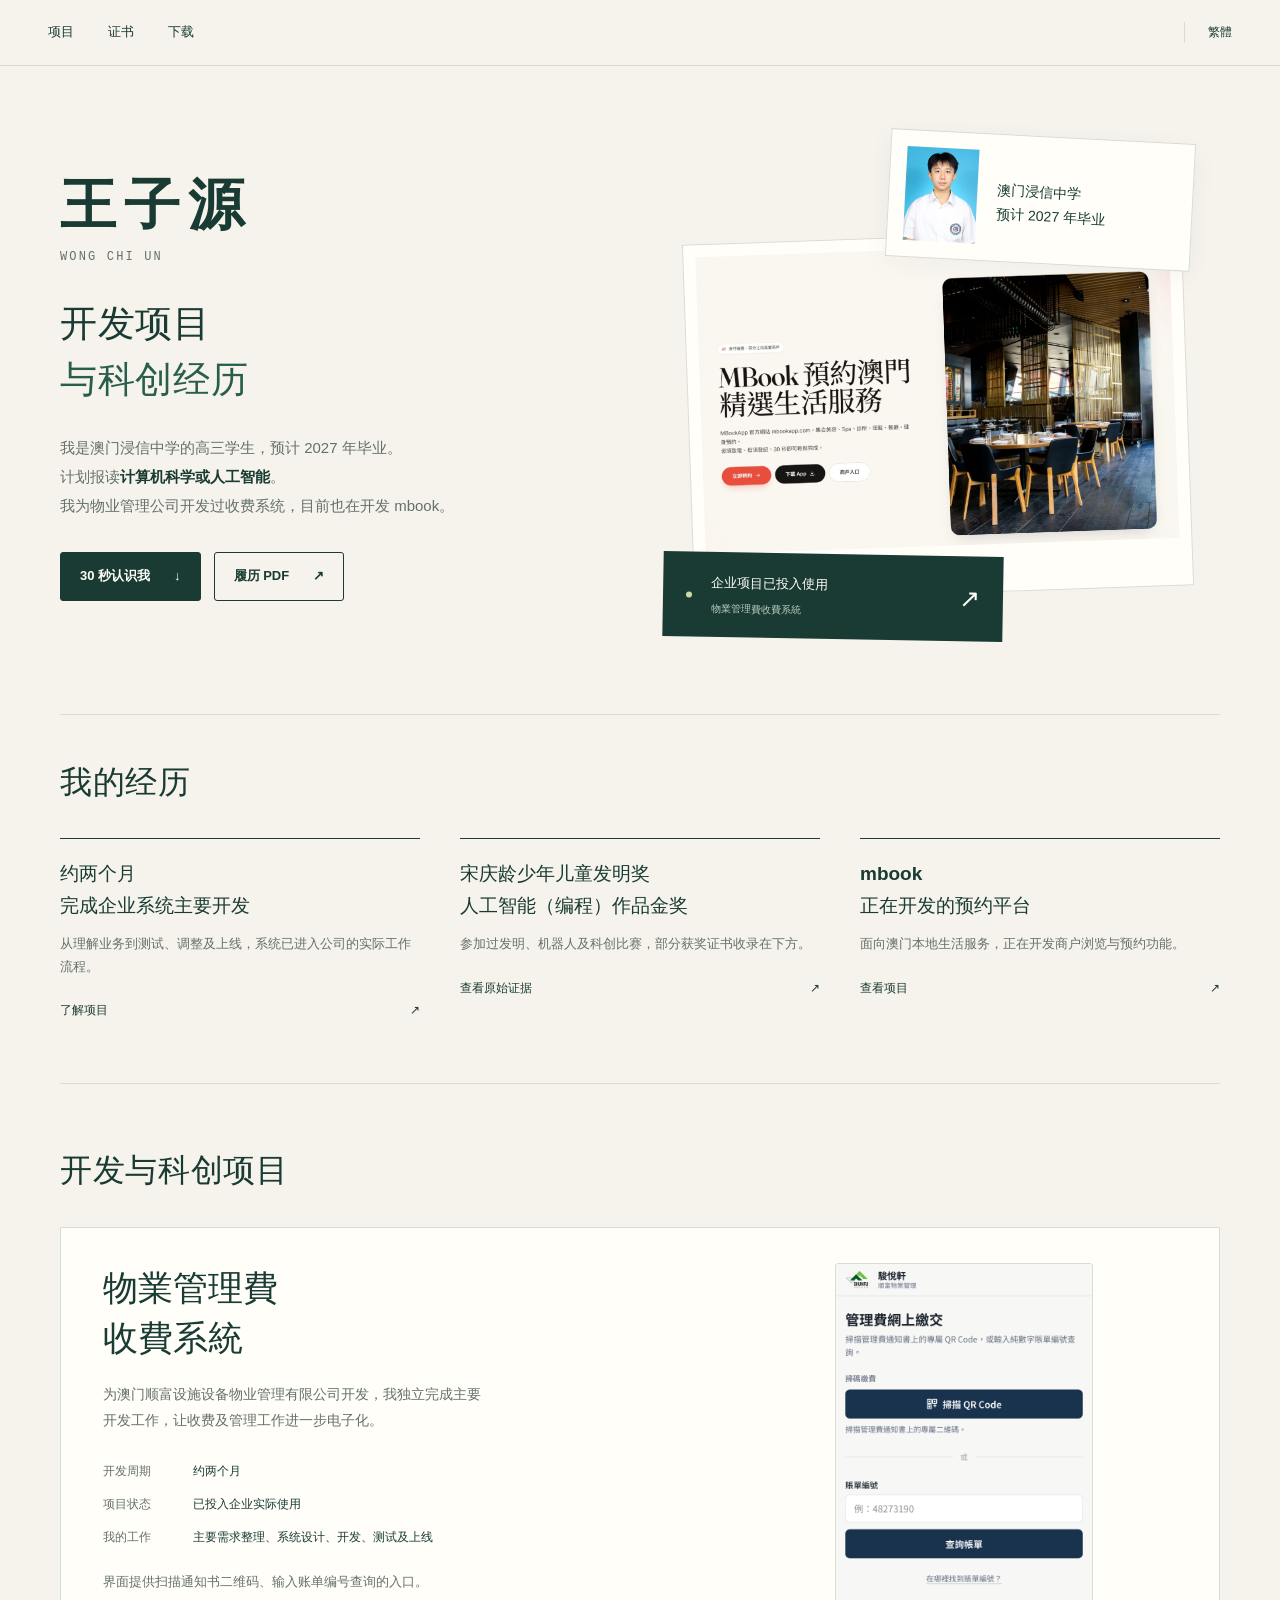
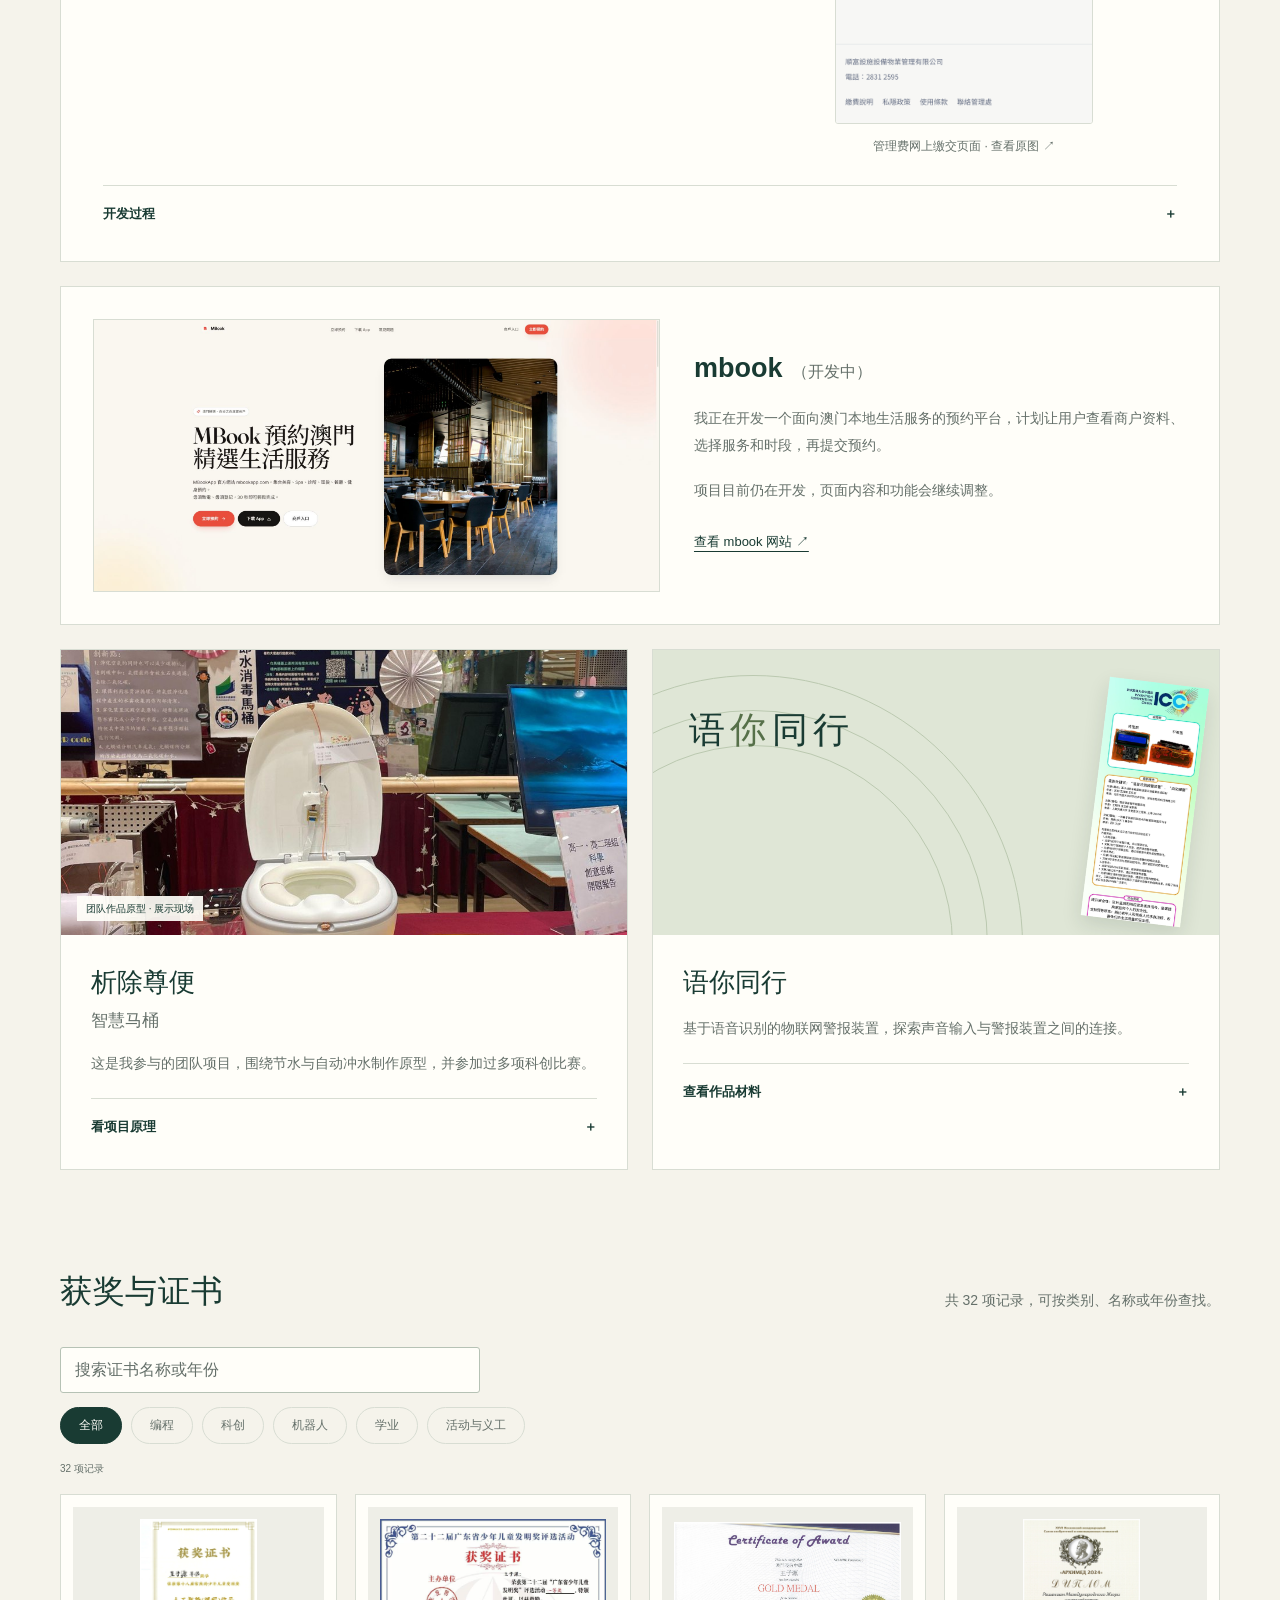
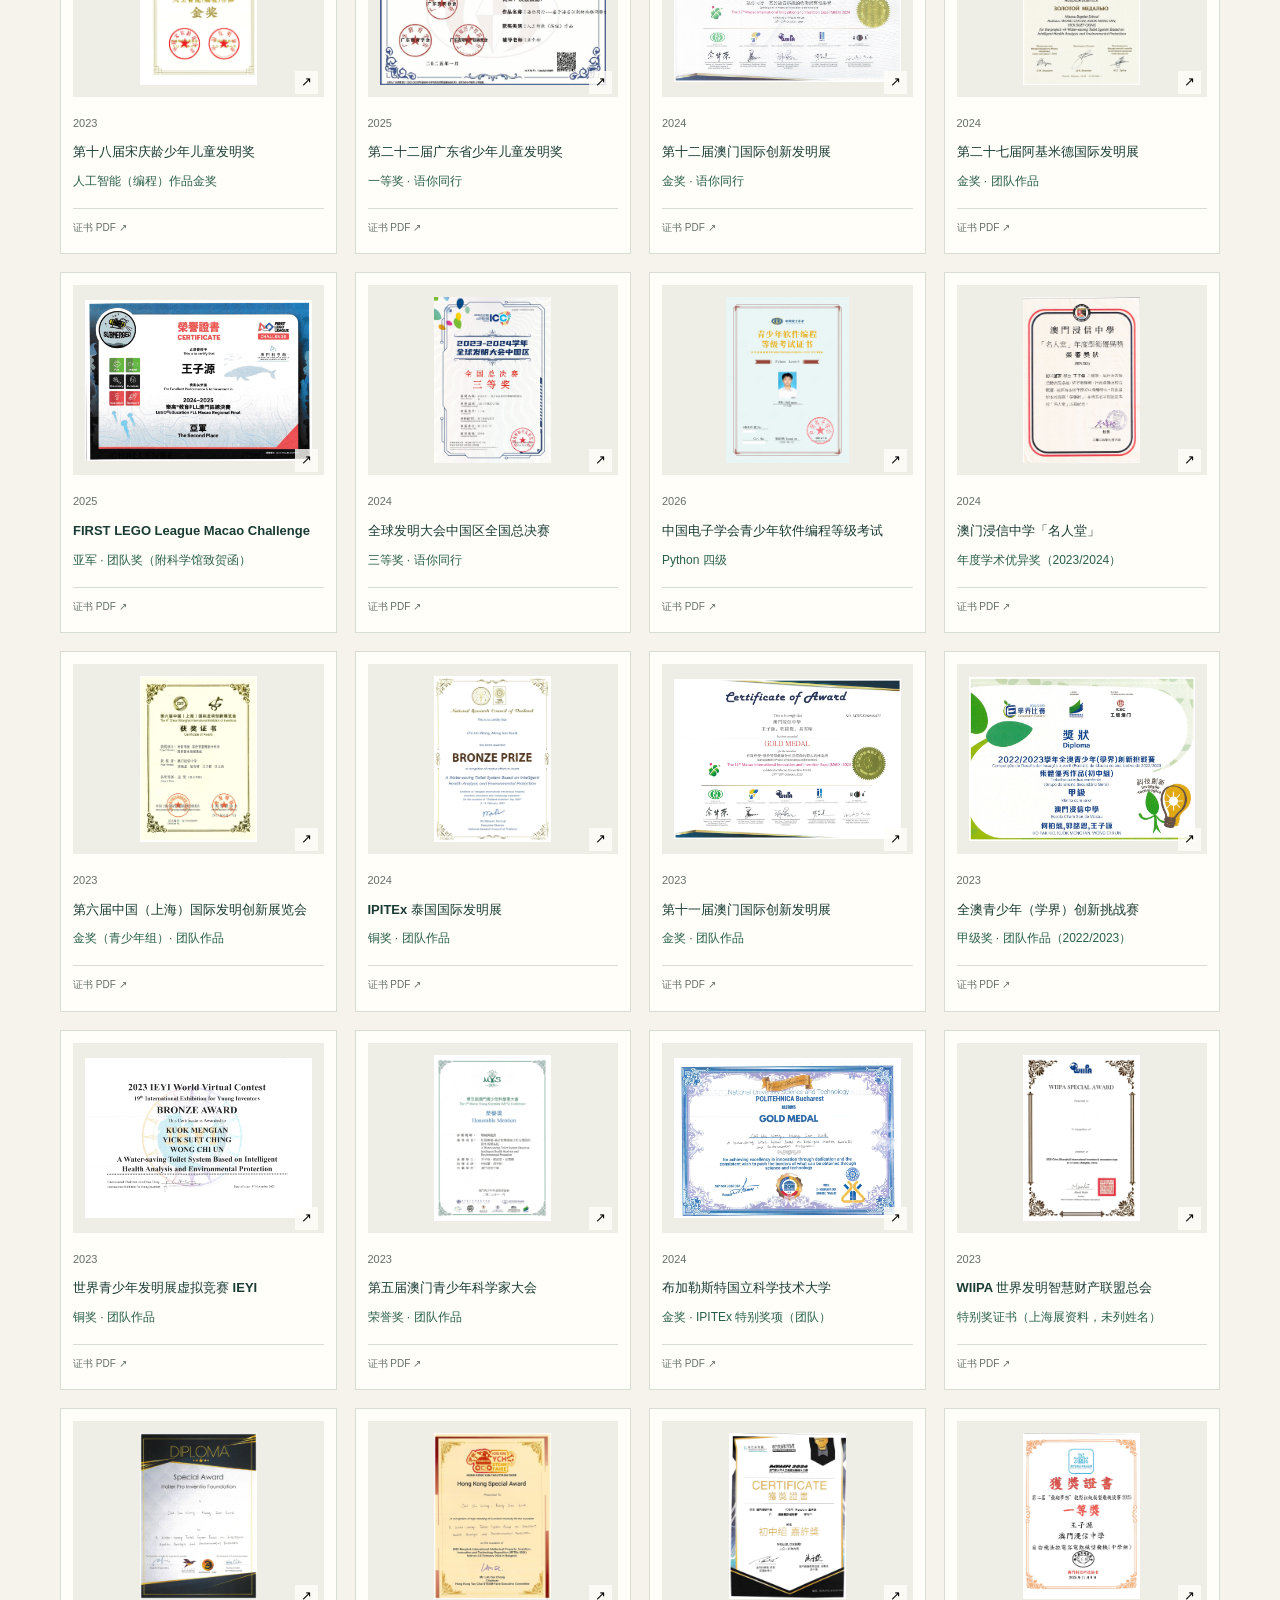
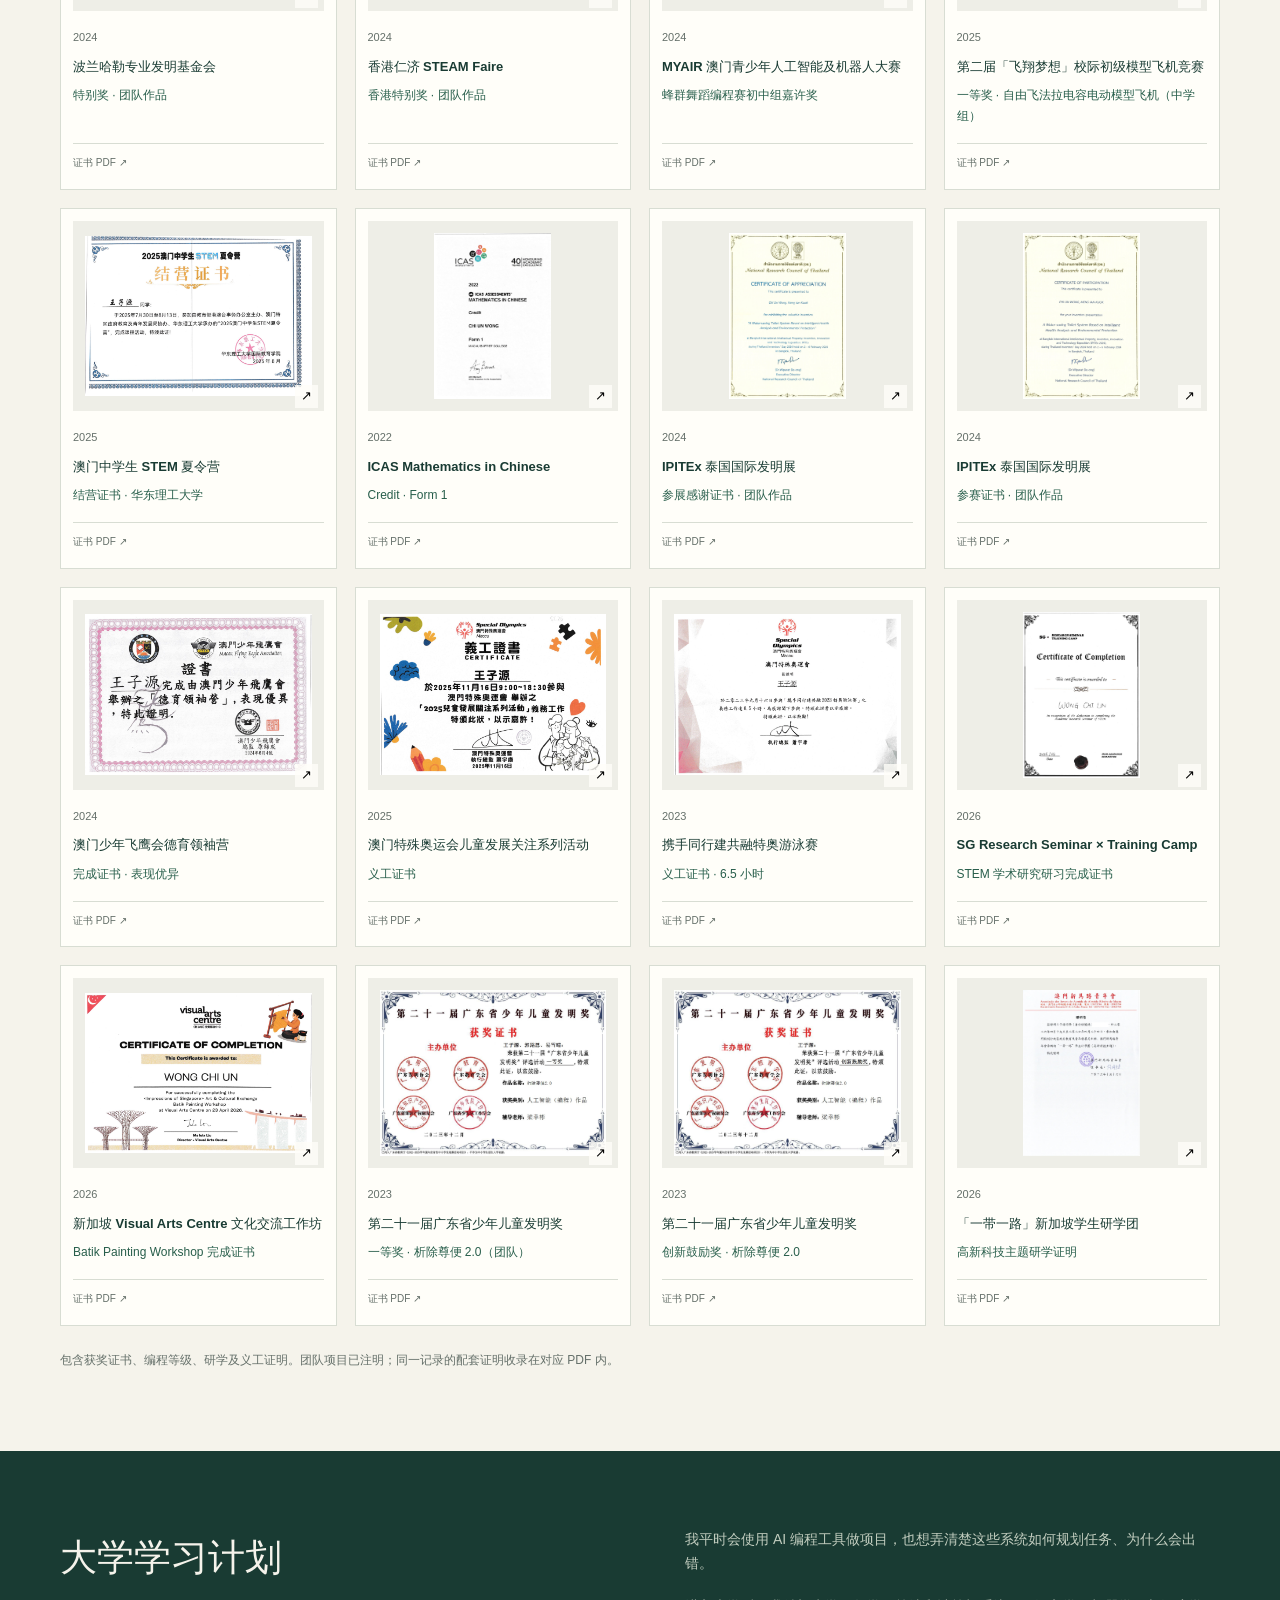
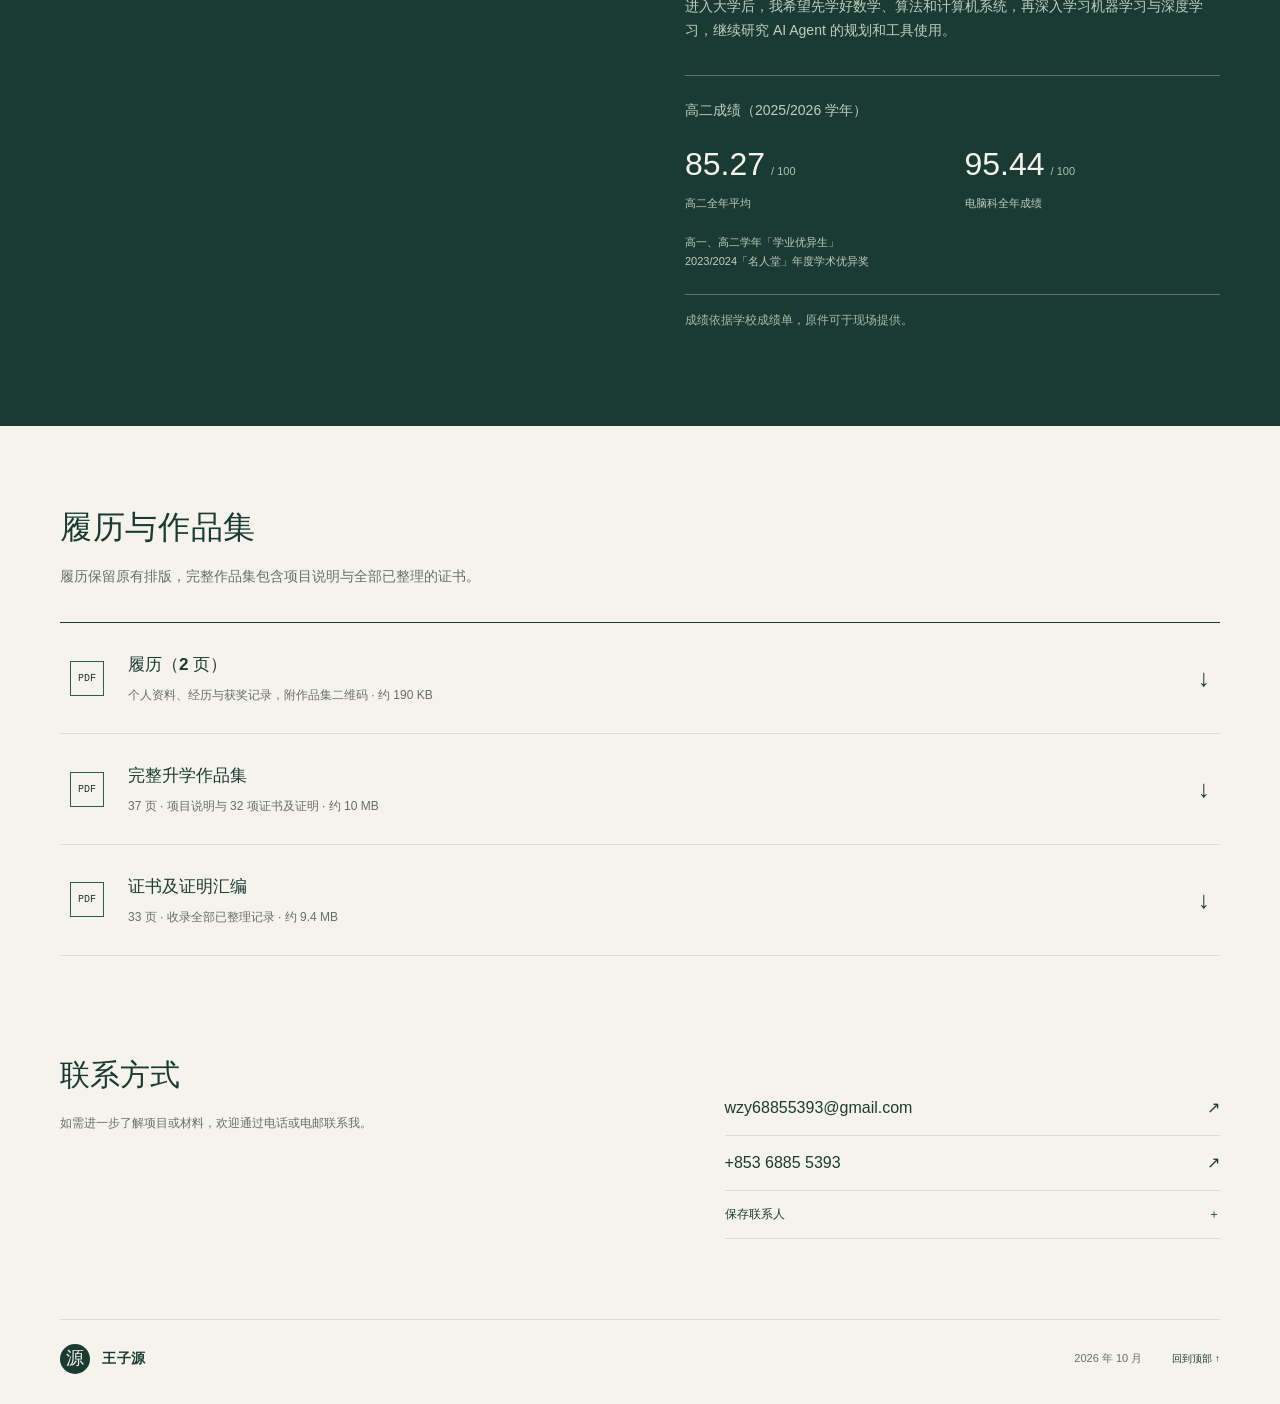
==== commit b4c8aca5: "Remove duplicate header identity and simplify resume labels" ====
--- a/index.html
+++ b/index.html
@@ -6,14 +6,14 @@
 <meta content="noindex,nofollow" name="robots"/><meta content="strict-origin-when-cross-origin" name="referrer"/>
 <meta content="王子源，澳门浸信中学高三学生。开发项目、科创经历与获奖材料，包含物业管理费收费系统及开发中的 mbook。" name="description"/>
 <meta content="#193b33" name="theme-color"/><title>王子源 · 计算机科学与人工智能作品集</title>
-<link href="assets/favicon.svg" rel="icon" type="image/svg+xml"/><link href="style.css?v=mobile-6" rel="stylesheet"/>
+<link href="assets/favicon.svg" rel="icon" type="image/svg+xml"/><link href="style.css?v=header-7" rel="stylesheet"/>
 </head>
 <body>
 <a class="skip" href="#main">跳到正文</a>
-<header class="header"><a class="brand" href="#main"><span class="brand-icon">源</span><span>王子源<small>WONG CHI UN</small></span></a><nav aria-label="主导航"><a href="#projects">项目</a><a href="#evidence">证书</a><a href="#download">下载</a></nav><a class="language" href="index-hant.html" lang="zh-Hant">繁體</a></header>
+<header class="header"><nav aria-label="主导航"><a href="#projects">项目</a><a href="#evidence">证书</a><a href="#download">下载</a></nav><a class="language" href="index-hant.html" lang="zh-Hant">繁體</a></header>
 <main id="main">
 <section class="hero section-wrap">
-<div class="hero-copy"><div class="mobile-identity"><h1>王子源<span class="english-name">WONG CHI UN</span></h1><img alt="王子源的学生证件照" class="mobile-portrait" height="196" src="assets/portrait.jpg" width="150"/></div><h2>开发项目<br/><em>与科创经历</em></h2><p class="intro">我是澳门浸信中学的高三学生，预计 2027 年毕业。<br/>计划报读<strong>计算机科学或人工智能</strong>。<br/>我为物业管理公司开发过收费系统，目前也在开发 mbook。</p><div class="actions"><a class="button primary" href="#snapshot">30 秒认识我 <span>↓</span></a><a class="button subtle" href="downloads/resume.pdf?v=original-5" rel="noopener" target="_blank">原版履历 PDF <span>↗</span></a></div></div>
+<div class="hero-copy"><div class="mobile-identity"><h1>王子源<span class="english-name">WONG CHI UN</span></h1><img alt="王子源的学生证件照" class="mobile-portrait" height="196" src="assets/portrait.jpg" width="150"/></div><h2>开发项目<br/><em>与科创经历</em></h2><p class="intro">我是澳门浸信中学的高三学生，预计 2027 年毕业。<br/>计划报读<strong>计算机科学或人工智能</strong>。<br/>我为物业管理公司开发过收费系统，目前也在开发 mbook。</p><div class="actions"><a class="button primary" href="#snapshot">30 秒认识我 <span>↓</span></a><a class="button subtle" href="downloads/resume.pdf?v=original-5" rel="noopener" target="_blank">履历 PDF <span>↗</span></a></div></div>
 <div class="hero-art"><div class="portrait-paper"><img alt="王子源的学生证件照" height="196" src="assets/portrait.jpg" width="150"/><div><strong>澳门浸信中学<br/>预计 2027 年毕业</strong></div></div><figure class="project-photo"><div class="hero-screen-crop"><img alt="mbook 开发中的预约平台网站首页" fetchpriority="high" height="978" src="assets/mbook-home.png" width="2038"/></div><figcaption>mbook 网站首页（开发中）</figcaption></figure><a class="launch-note" href="#billing"><span class="status-dot"></span><span>企业项目已投入使用<small>物業管理費收費系統</small></span><span class="launch-arrow">↗</span></a></div>
 </section>
 <section class="snapshot section-wrap" id="snapshot"><div class="section-heading"><h2>我的经历</h2></div><div class="snapshot-grid"><article><h3>约两个月<br/>完成企业系统主要开发</h3><p>从理解业务到测试、调整及上线，系统已进入公司的实际工作流程。</p><a href="#billing">了解项目 <span>↗</span></a></article><article><h3>宋庆龄少年儿童发明奖<br/>人工智能（编程）作品金奖</h3><p>参加过发明、机器人及科创比赛，部分获奖证书收录在下方。</p><a href="#evidence">查看原始证据 <span>↗</span></a></article><article><h3>mbook<br/>正在开发的预约平台</h3><p>面向澳门本地生活服务，正在开发商户浏览与预约功能。</p><a href="#mbook">查看项目 <span>↗</span></a></article></div></section>
@@ -39,7 +39,7 @@
 </section>
 <section class="evidence section-wrap" id="evidence"><div class="section-heading split"><div><h2>获奖与证书</h2></div><p>共 32 项记录，可按类别、名称或年份查找。</p></div><div class="certificate-controls"><input aria-controls="award-grid" aria-label="搜索证书名称或年份" autocomplete="off" id="certificate-search" placeholder="搜索证书名称或年份" type="search"/><div aria-label="筛选证据" class="filters" role="group"><button aria-pressed="true" class="active" data-filter="all" type="button">全部</button><button aria-pressed="false" data-filter="编程" type="button">编程</button><button aria-pressed="false" data-filter="科创" type="button">科创</button><button aria-pressed="false" data-filter="机器人" type="button">机器人</button><button aria-pressed="false" data-filter="学业" type="button">学业</button><button aria-pressed="false" data-filter="活动与义工" type="button">活动与义工</button></div></div><p aria-live="polite" class="result-count" id="result-count">32 项记录</p><div class="award-grid" id="award-grid"></div><p class="evidence-note">包含获奖证书、编程等级、研学及义工证明。团队项目已注明；同一记录的配套证明收录在对应 PDF 内。</p></section>
 <section class="direction" id="direction"><div class="section-wrap direction-grid"><div><h2>大学学习计划</h2></div><div class="direction-copy"><p>我平时会使用 AI 编程工具做项目，也想弄清楚这些系统如何规划任务、为什么会出错。</p><p>进入大学后，我希望先学好数学、算法和计算机系统，再深入学习机器学习与深度学习，继续研究 AI Agent 的规划和工具使用。</p><div class="academic"><h3 class="academic-heading">高二成绩（2025/2026 学年）</h3><div><strong>85.27<small>/ 100</small></strong><span>高二全年平均</span></div><div><strong>95.44<small>/ 100</small></strong><span>电脑科全年成绩</span></div><p>高一、高二学年「学业优异生」<br/>2023/2024「名人堂」年度学术优异奖</p></div><p class="source-note">成绩依据学校成绩单，原件可于现场提供。</p></div></div></section>
-<section class="download section-wrap" id="download"><div class="section-heading"><h2>履历与作品集</h2><p>履历保留原有排版，完整作品集包含项目说明与全部已整理的证书。</p></div><div class="download-list"><a href="downloads/resume.pdf?v=original-5" rel="noopener" target="_blank"><span class="file-icon">PDF</span><span><strong>原版履历（2 页）</strong><small>个人资料、经历与获奖记录，附作品集二维码 · 约 190 KB</small></span><span class="download-arrow">↓</span></a><a href="downloads/portfolio.pdf?v=mobile-6" rel="noopener" target="_blank"><span class="file-icon">PDF</span><span><strong>完整升学作品集</strong><small>37 页 · 项目说明与 32 项证书及证明 · 约 10 MB</small></span><span class="download-arrow">↓</span></a><a href="downloads/certificates.pdf?v=all-5" rel="noopener" target="_blank"><span class="file-icon">PDF</span><span><strong>证书及证明汇编</strong><small>33 页 · 收录全部已整理记录 · 约 9.4 MB</small></span><span class="download-arrow">↓</span></a></div></section>
+<section class="download section-wrap" id="download"><div class="section-heading"><h2>履历与作品集</h2><p>履历保留原有排版，完整作品集包含项目说明与全部已整理的证书。</p></div><div class="download-list"><a href="downloads/resume.pdf?v=original-5" rel="noopener" target="_blank"><span class="file-icon">PDF</span><span><strong>履历（2 页）</strong><small>个人资料、经历与获奖记录，附作品集二维码 · 约 190 KB</small></span><span class="download-arrow">↓</span></a><a href="downloads/portfolio.pdf?v=mobile-6" rel="noopener" target="_blank"><span class="file-icon">PDF</span><span><strong>完整升学作品集</strong><small>37 页 · 项目说明与 32 项证书及证明 · 约 10 MB</small></span><span class="download-arrow">↓</span></a><a href="downloads/certificates.pdf?v=all-5" rel="noopener" target="_blank"><span class="file-icon">PDF</span><span><strong>证书及证明汇编</strong><small>33 页 · 收录全部已整理记录 · 约 9.4 MB</small></span><span class="download-arrow">↓</span></a></div></section>
 <section class="contact section-wrap" id="contact"><div><h2>联系方式</h2><p>如需进一步了解项目或材料，欢迎通过电话或电邮联系我。</p></div><div class="contact-details"><a href="mailto:wzy68855393@gmail.com">wzy68855393@gmail.com <span>↗</span></a><a href="tel:+85368855393">+853 6885 5393 <span>↗</span></a><a class="save-contact" download="" href="downloads/wong-chi-un.vcf">保存联系人 <span>＋</span></a></div></section>
 </main>
 <footer class="footer section-wrap"><a class="brand" href="#main"><span class="brand-icon">源</span>王子源</a><p>2026 年 10 月</p><a href="#main">回到顶部 ↑</a></footer>
--- a/style.css
+++ b/style.css
@@ -76,3 +76,6 @@
  .hero h1{font-size:36px}.hero h2{font-size:22px}.hero .actions .button{font-size:12px}.hero .intro strong{white-space:normal}
  .award-card{grid-template-columns:64px minmax(0,1fr);column-gap:12px;padding:12px}.award-image{width:64px;height:100px}.award-card h3{font-size:13px}
 }
+
+/* Header navigation after removing the duplicate identity mark. */
+.header nav{margin-left:0;margin-right:auto}
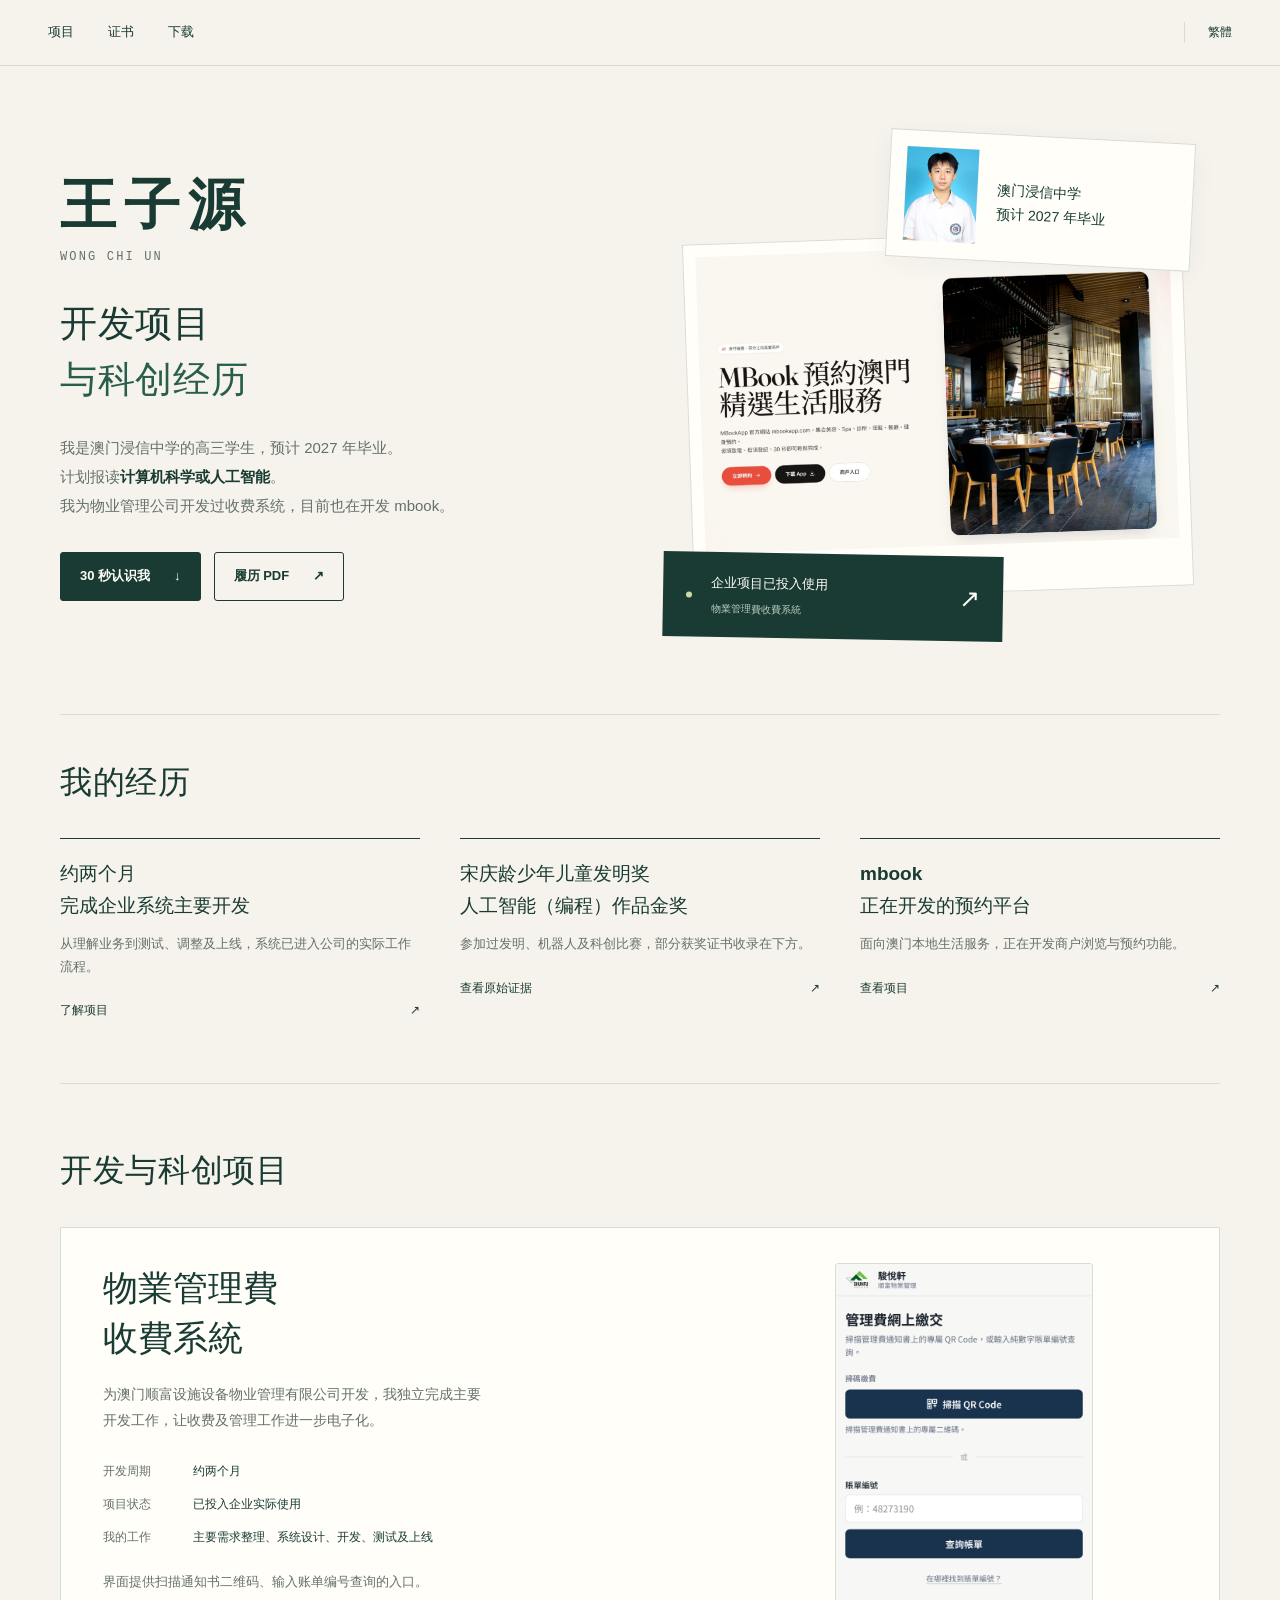
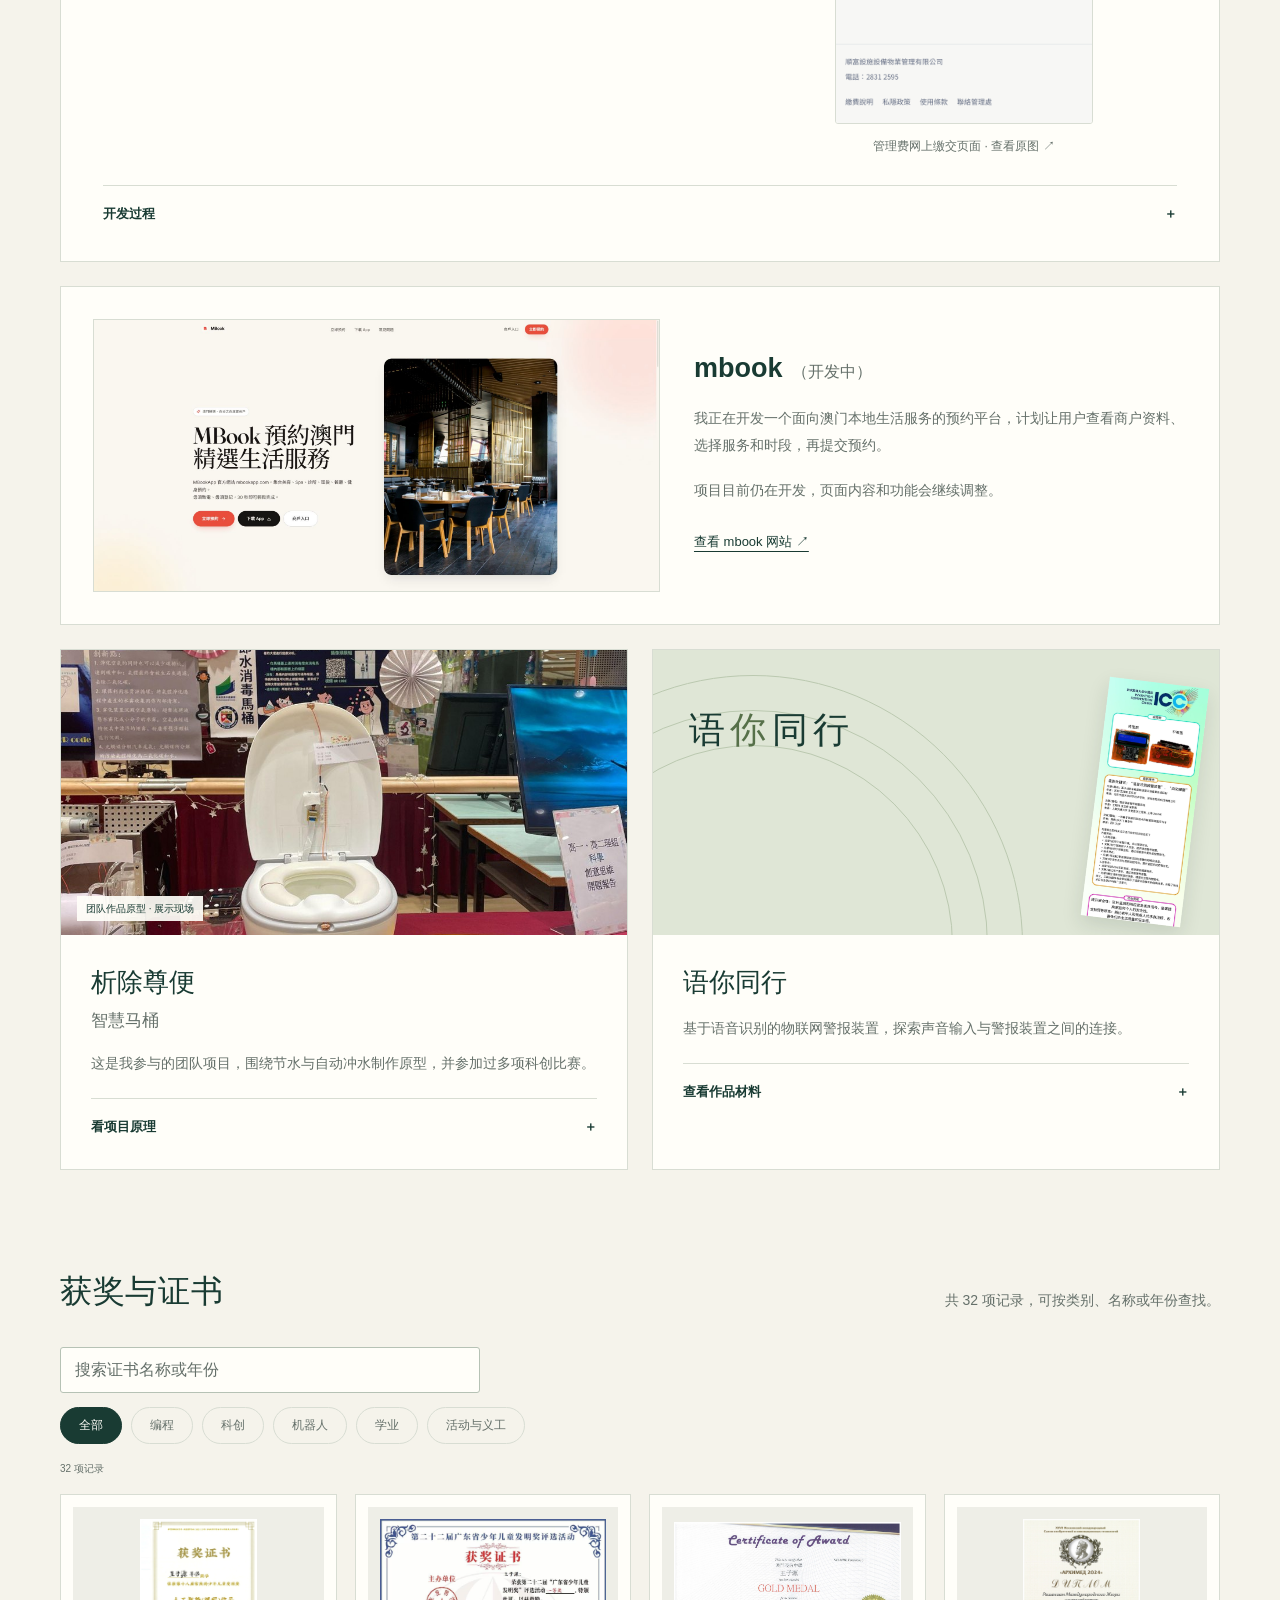
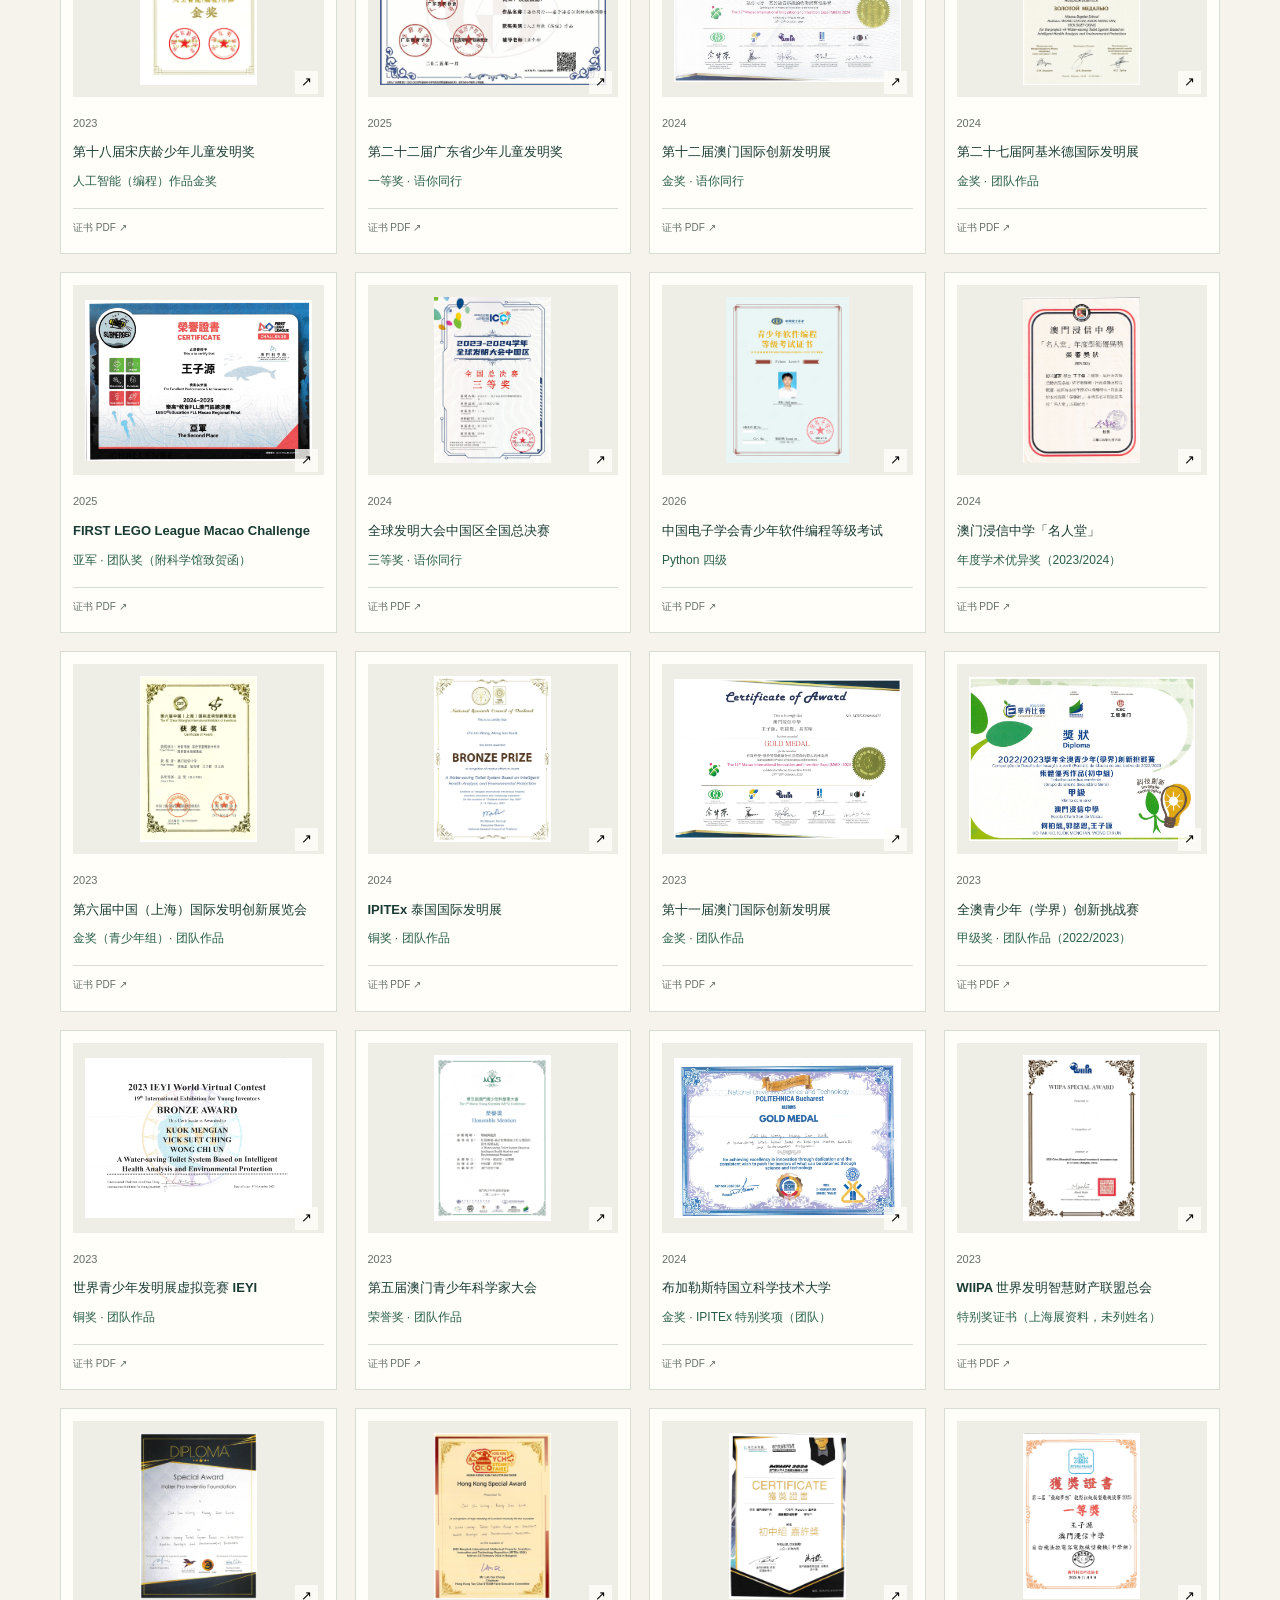
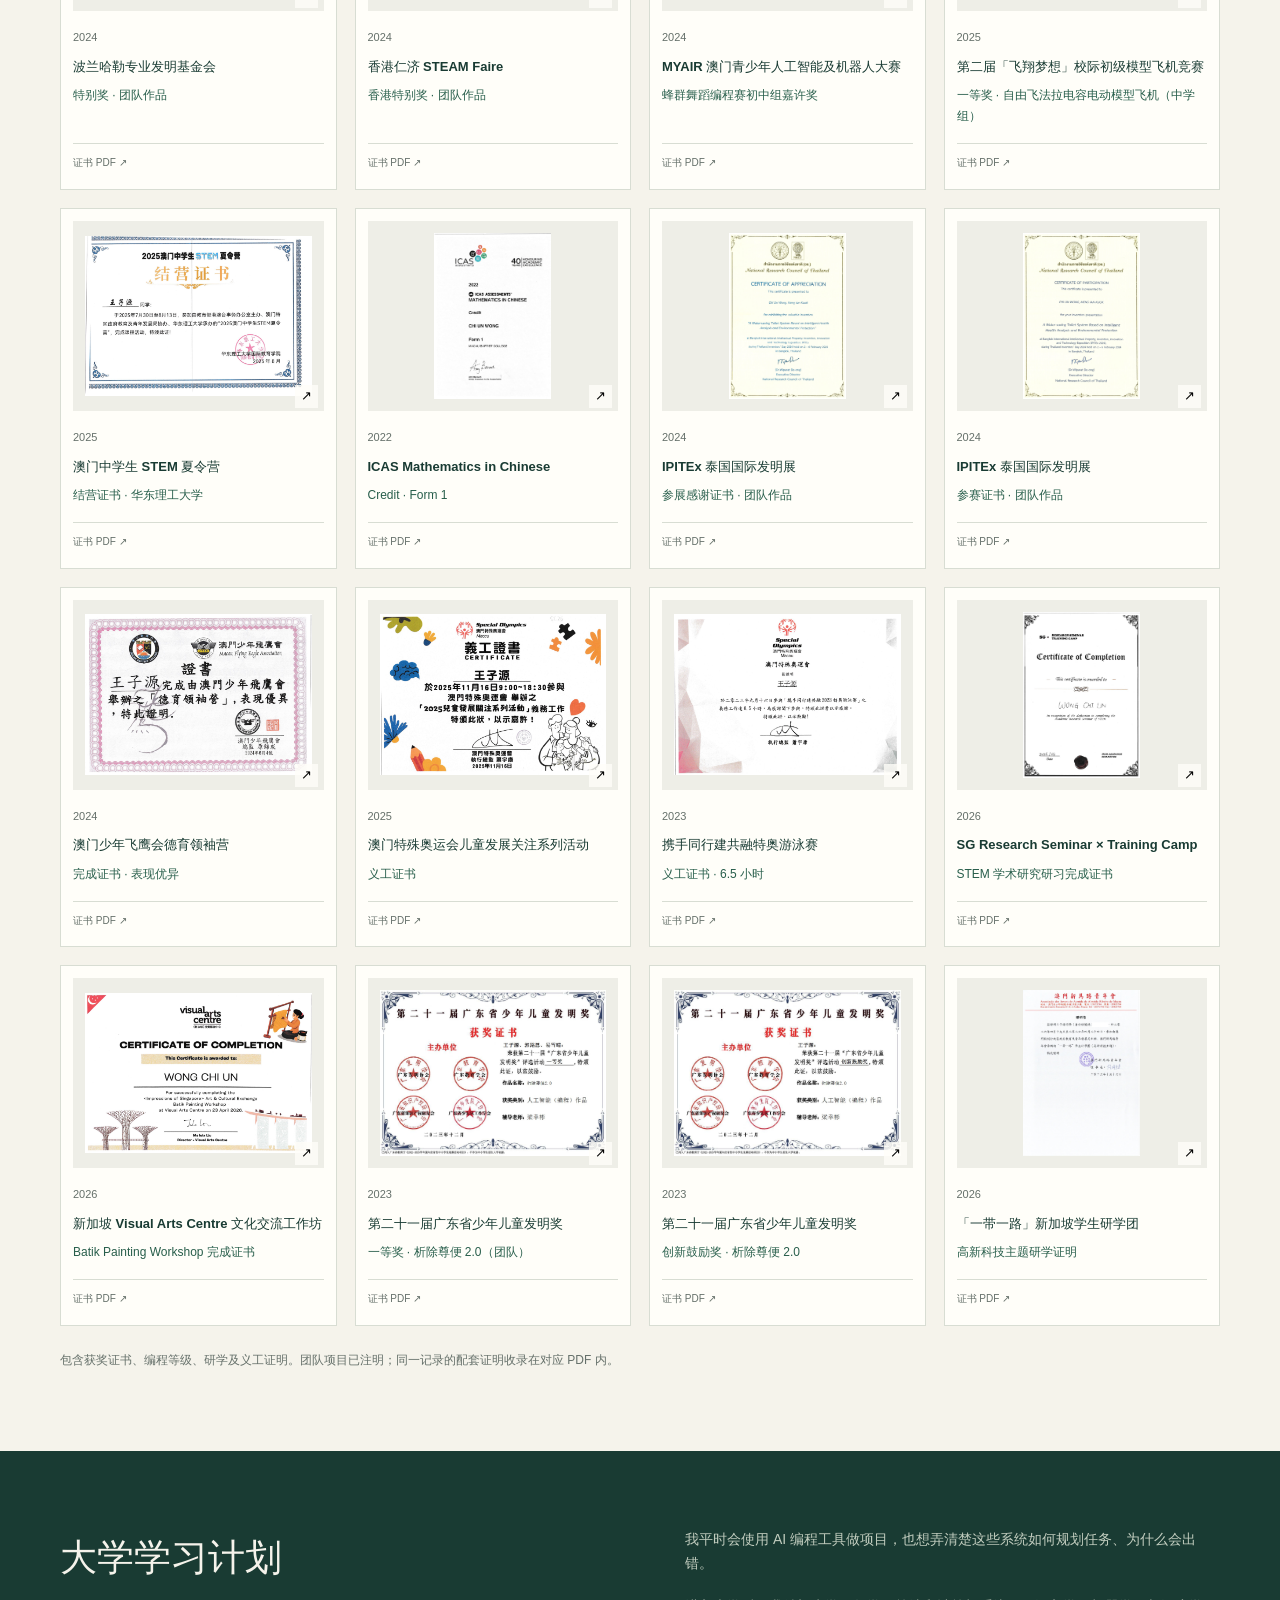
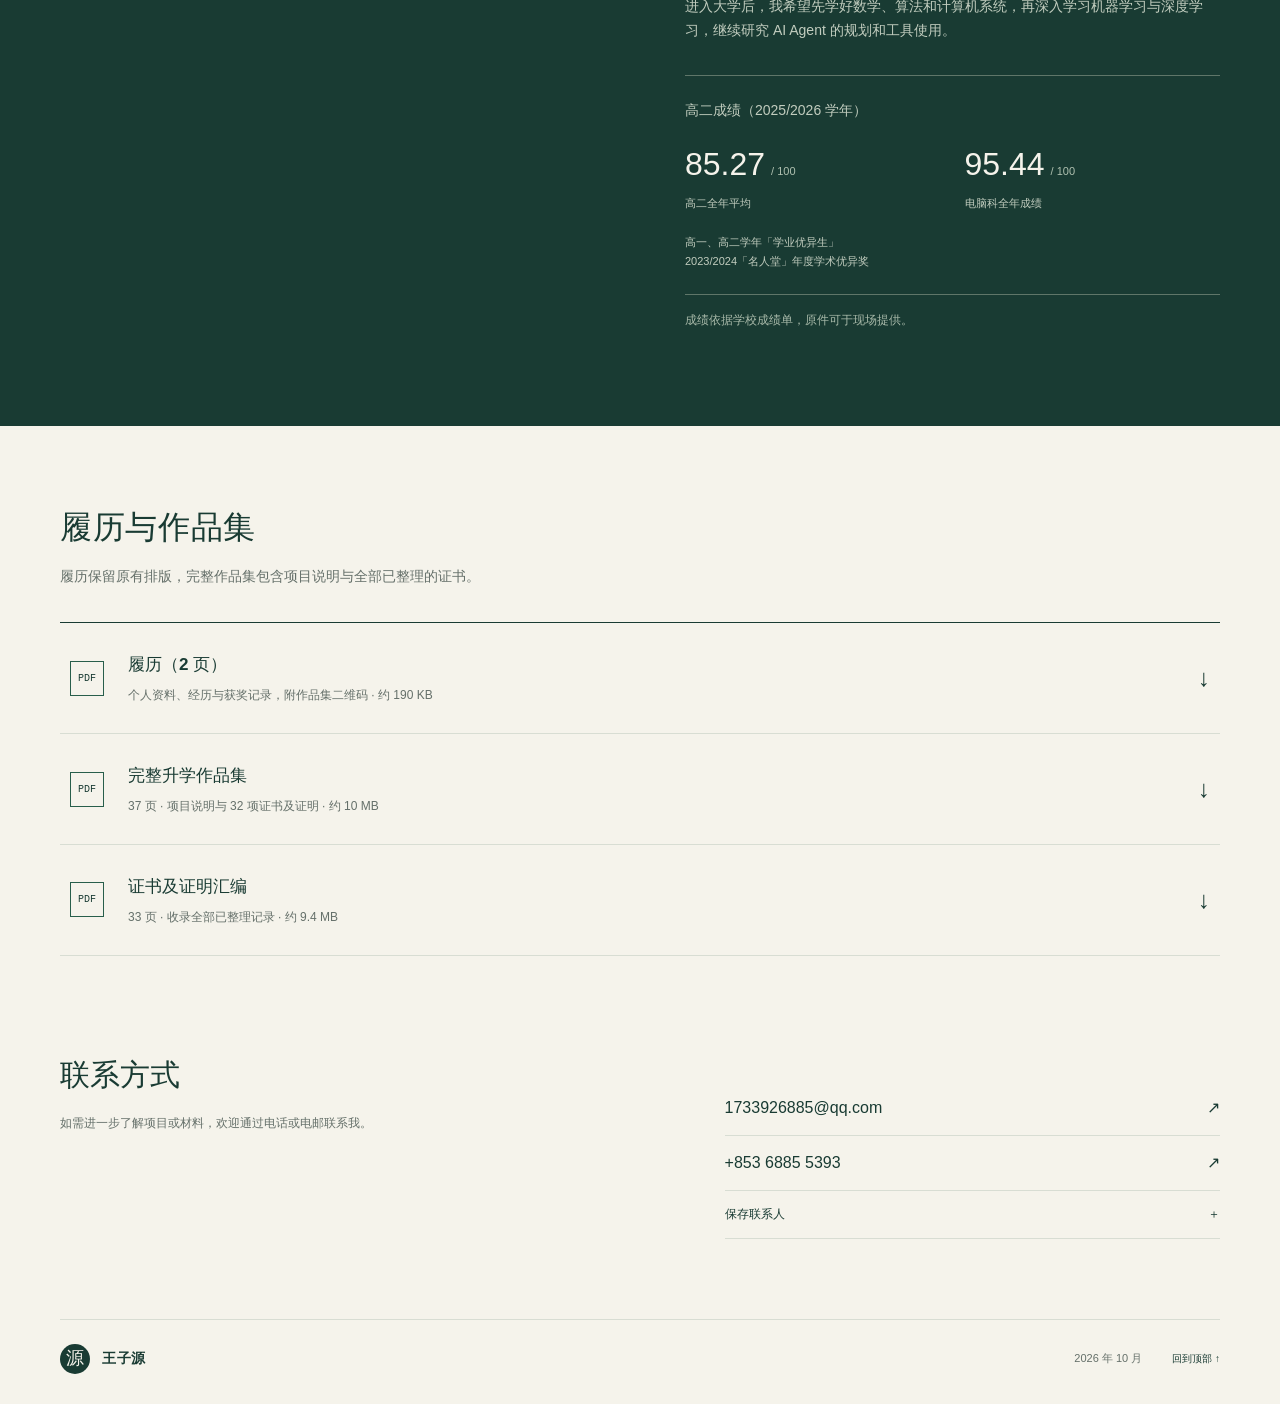
==== commit cea38ee9: "Update contact email throughout website and application documents" ====
--- a/index.html
+++ b/index.html
@@ -13,7 +13,7 @@
 <header class="header"><nav aria-label="主导航"><a href="#projects">项目</a><a href="#evidence">证书</a><a href="#download">下载</a></nav><a class="language" href="index-hant.html" lang="zh-Hant">繁體</a></header>
 <main id="main">
 <section class="hero section-wrap">
-<div class="hero-copy"><div class="mobile-identity"><h1>王子源<span class="english-name">WONG CHI UN</span></h1><img alt="王子源的学生证件照" class="mobile-portrait" height="196" src="assets/portrait.jpg" width="150"/></div><h2>开发项目<br/><em>与科创经历</em></h2><p class="intro">我是澳门浸信中学的高三学生，预计 2027 年毕业。<br/>计划报读<strong>计算机科学或人工智能</strong>。<br/>我为物业管理公司开发过收费系统，目前也在开发 mbook。</p><div class="actions"><a class="button primary" href="#snapshot">30 秒认识我 <span>↓</span></a><a class="button subtle" href="downloads/resume.pdf?v=original-5" rel="noopener" target="_blank">履历 PDF <span>↗</span></a></div></div>
+<div class="hero-copy"><div class="mobile-identity"><h1>王子源<span class="english-name">WONG CHI UN</span></h1><img alt="王子源的学生证件照" class="mobile-portrait" height="196" src="assets/portrait.jpg" width="150"/></div><h2>开发项目<br/><em>与科创经历</em></h2><p class="intro">我是澳门浸信中学的高三学生，预计 2027 年毕业。<br/>计划报读<strong>计算机科学或人工智能</strong>。<br/>我为物业管理公司开发过收费系统，目前也在开发 mbook。</p><div class="actions"><a class="button primary" href="#snapshot">30 秒认识我 <span>↓</span></a><a class="button subtle" href="downloads/resume.pdf?v=final-8" rel="noopener" target="_blank">履历 PDF <span>↗</span></a></div></div>
 <div class="hero-art"><div class="portrait-paper"><img alt="王子源的学生证件照" height="196" src="assets/portrait.jpg" width="150"/><div><strong>澳门浸信中学<br/>预计 2027 年毕业</strong></div></div><figure class="project-photo"><div class="hero-screen-crop"><img alt="mbook 开发中的预约平台网站首页" fetchpriority="high" height="978" src="assets/mbook-home.png" width="2038"/></div><figcaption>mbook 网站首页（开发中）</figcaption></figure><a class="launch-note" href="#billing"><span class="status-dot"></span><span>企业项目已投入使用<small>物業管理費收費系統</small></span><span class="launch-arrow">↗</span></a></div>
 </section>
 <section class="snapshot section-wrap" id="snapshot"><div class="section-heading"><h2>我的经历</h2></div><div class="snapshot-grid"><article><h3>约两个月<br/>完成企业系统主要开发</h3><p>从理解业务到测试、调整及上线，系统已进入公司的实际工作流程。</p><a href="#billing">了解项目 <span>↗</span></a></article><article><h3>宋庆龄少年儿童发明奖<br/>人工智能（编程）作品金奖</h3><p>参加过发明、机器人及科创比赛，部分获奖证书收录在下方。</p><a href="#evidence">查看原始证据 <span>↗</span></a></article><article><h3>mbook<br/>正在开发的预约平台</h3><p>面向澳门本地生活服务，正在开发商户浏览与预约功能。</p><a href="#mbook">查看项目 <span>↗</span></a></article></div></section>
@@ -39,11 +39,11 @@
 </section>
 <section class="evidence section-wrap" id="evidence"><div class="section-heading split"><div><h2>获奖与证书</h2></div><p>共 32 项记录，可按类别、名称或年份查找。</p></div><div class="certificate-controls"><input aria-controls="award-grid" aria-label="搜索证书名称或年份" autocomplete="off" id="certificate-search" placeholder="搜索证书名称或年份" type="search"/><div aria-label="筛选证据" class="filters" role="group"><button aria-pressed="true" class="active" data-filter="all" type="button">全部</button><button aria-pressed="false" data-filter="编程" type="button">编程</button><button aria-pressed="false" data-filter="科创" type="button">科创</button><button aria-pressed="false" data-filter="机器人" type="button">机器人</button><button aria-pressed="false" data-filter="学业" type="button">学业</button><button aria-pressed="false" data-filter="活动与义工" type="button">活动与义工</button></div></div><p aria-live="polite" class="result-count" id="result-count">32 项记录</p><div class="award-grid" id="award-grid"></div><p class="evidence-note">包含获奖证书、编程等级、研学及义工证明。团队项目已注明；同一记录的配套证明收录在对应 PDF 内。</p></section>
 <section class="direction" id="direction"><div class="section-wrap direction-grid"><div><h2>大学学习计划</h2></div><div class="direction-copy"><p>我平时会使用 AI 编程工具做项目，也想弄清楚这些系统如何规划任务、为什么会出错。</p><p>进入大学后，我希望先学好数学、算法和计算机系统，再深入学习机器学习与深度学习，继续研究 AI Agent 的规划和工具使用。</p><div class="academic"><h3 class="academic-heading">高二成绩（2025/2026 学年）</h3><div><strong>85.27<small>/ 100</small></strong><span>高二全年平均</span></div><div><strong>95.44<small>/ 100</small></strong><span>电脑科全年成绩</span></div><p>高一、高二学年「学业优异生」<br/>2023/2024「名人堂」年度学术优异奖</p></div><p class="source-note">成绩依据学校成绩单，原件可于现场提供。</p></div></div></section>
-<section class="download section-wrap" id="download"><div class="section-heading"><h2>履历与作品集</h2><p>履历保留原有排版，完整作品集包含项目说明与全部已整理的证书。</p></div><div class="download-list"><a href="downloads/resume.pdf?v=original-5" rel="noopener" target="_blank"><span class="file-icon">PDF</span><span><strong>履历（2 页）</strong><small>个人资料、经历与获奖记录，附作品集二维码 · 约 190 KB</small></span><span class="download-arrow">↓</span></a><a href="downloads/portfolio.pdf?v=mobile-6" rel="noopener" target="_blank"><span class="file-icon">PDF</span><span><strong>完整升学作品集</strong><small>37 页 · 项目说明与 32 项证书及证明 · 约 10 MB</small></span><span class="download-arrow">↓</span></a><a href="downloads/certificates.pdf?v=all-5" rel="noopener" target="_blank"><span class="file-icon">PDF</span><span><strong>证书及证明汇编</strong><small>33 页 · 收录全部已整理记录 · 约 9.4 MB</small></span><span class="download-arrow">↓</span></a></div></section>
-<section class="contact section-wrap" id="contact"><div><h2>联系方式</h2><p>如需进一步了解项目或材料，欢迎通过电话或电邮联系我。</p></div><div class="contact-details"><a href="mailto:wzy68855393@gmail.com">wzy68855393@gmail.com <span>↗</span></a><a href="tel:+85368855393">+853 6885 5393 <span>↗</span></a><a class="save-contact" download="" href="downloads/wong-chi-un.vcf">保存联系人 <span>＋</span></a></div></section>
+<section class="download section-wrap" id="download"><div class="section-heading"><h2>履历与作品集</h2><p>履历保留原有排版，完整作品集包含项目说明与全部已整理的证书。</p></div><div class="download-list"><a href="downloads/resume.pdf?v=final-8" rel="noopener" target="_blank"><span class="file-icon">PDF</span><span><strong>履历（2 页）</strong><small>个人资料、经历与获奖记录，附作品集二维码 · 约 190 KB</small></span><span class="download-arrow">↓</span></a><a href="downloads/portfolio.pdf?v=final-8" rel="noopener" target="_blank"><span class="file-icon">PDF</span><span><strong>完整升学作品集</strong><small>37 页 · 项目说明与 32 项证书及证明 · 约 10 MB</small></span><span class="download-arrow">↓</span></a><a href="downloads/certificates.pdf?v=all-5" rel="noopener" target="_blank"><span class="file-icon">PDF</span><span><strong>证书及证明汇编</strong><small>33 页 · 收录全部已整理记录 · 约 9.4 MB</small></span><span class="download-arrow">↓</span></a></div></section>
+<section class="contact section-wrap" id="contact"><div><h2>联系方式</h2><p>如需进一步了解项目或材料，欢迎通过电话或电邮联系我。</p></div><div class="contact-details"><a href="mailto:1733926885@qq.com">1733926885@qq.com <span>↗</span></a><a href="tel:+85368855393">+853 6885 5393 <span>↗</span></a><a class="save-contact" download="" href="downloads/wong-chi-un.vcf?v=final-8">保存联系人 <span>＋</span></a></div></section>
 </main>
 <footer class="footer section-wrap"><a class="brand" href="#main"><span class="brand-icon">源</span>王子源</a><p>2026 年 10 月</p><a href="#main">回到顶部 ↑</a></footer>
-<div class="mobile-cta"><a href="downloads/resume.pdf?v=original-5" rel="noopener" target="_blank">查看履历 PDF</a><a href="#contact">联系我 ↗</a></div>
+<div class="mobile-cta"><a href="downloads/resume.pdf?v=final-8" rel="noopener" target="_blank">查看履历 PDF</a><a href="#contact">联系我 ↗</a></div>
 <dialog id="evidence-dialog"><div class="dialog-head"><p id="dialog-title"></p><button aria-label="关闭证书" id="close-dialog">×</button></div><img alt="" id="dialog-image"/><div class="dialog-actions"><a class="button primary" id="dialog-download" rel="noopener" target="_blank">打开证书 PDF ↗</a><a class="button subtle" id="dialog-original" rel="noopener" target="_blank">查看原图 ↗</a></div></dialog>
 <script src="app.js?v=mobile-6"></script>
 </body></html>
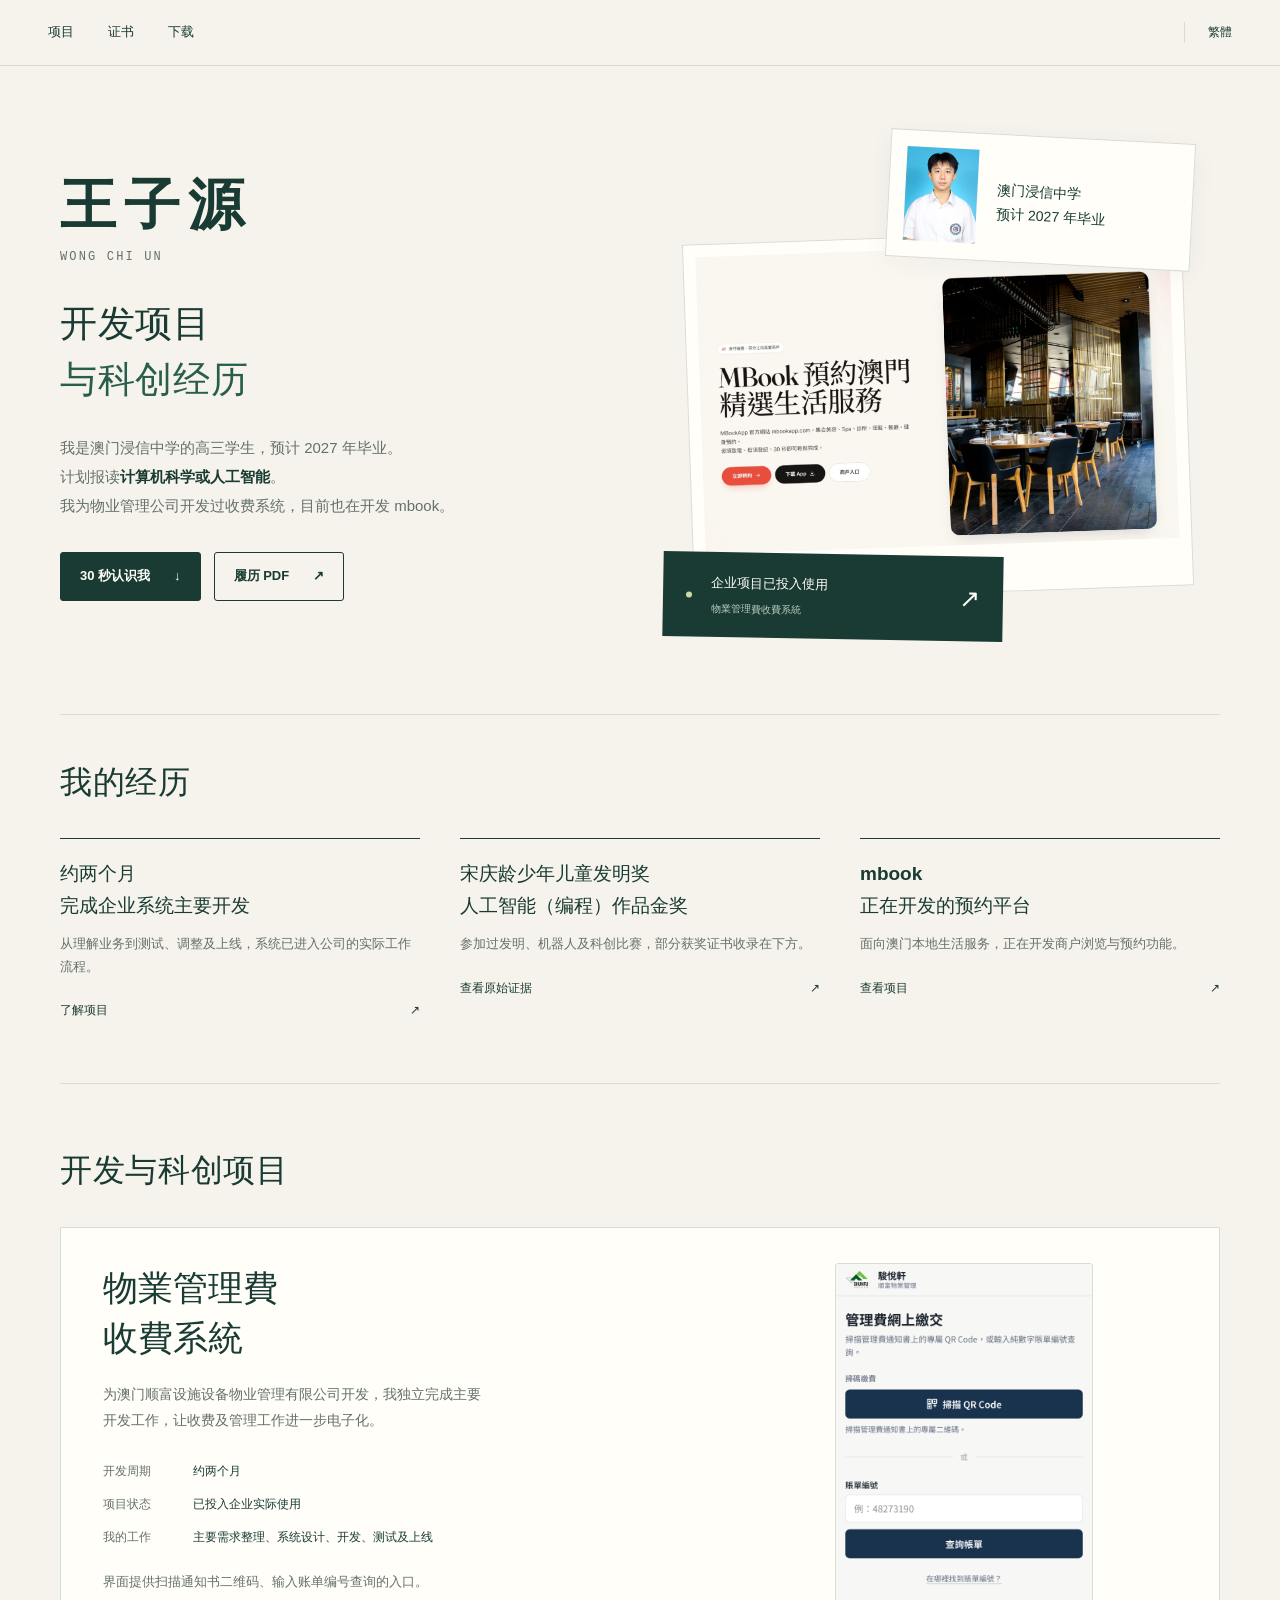
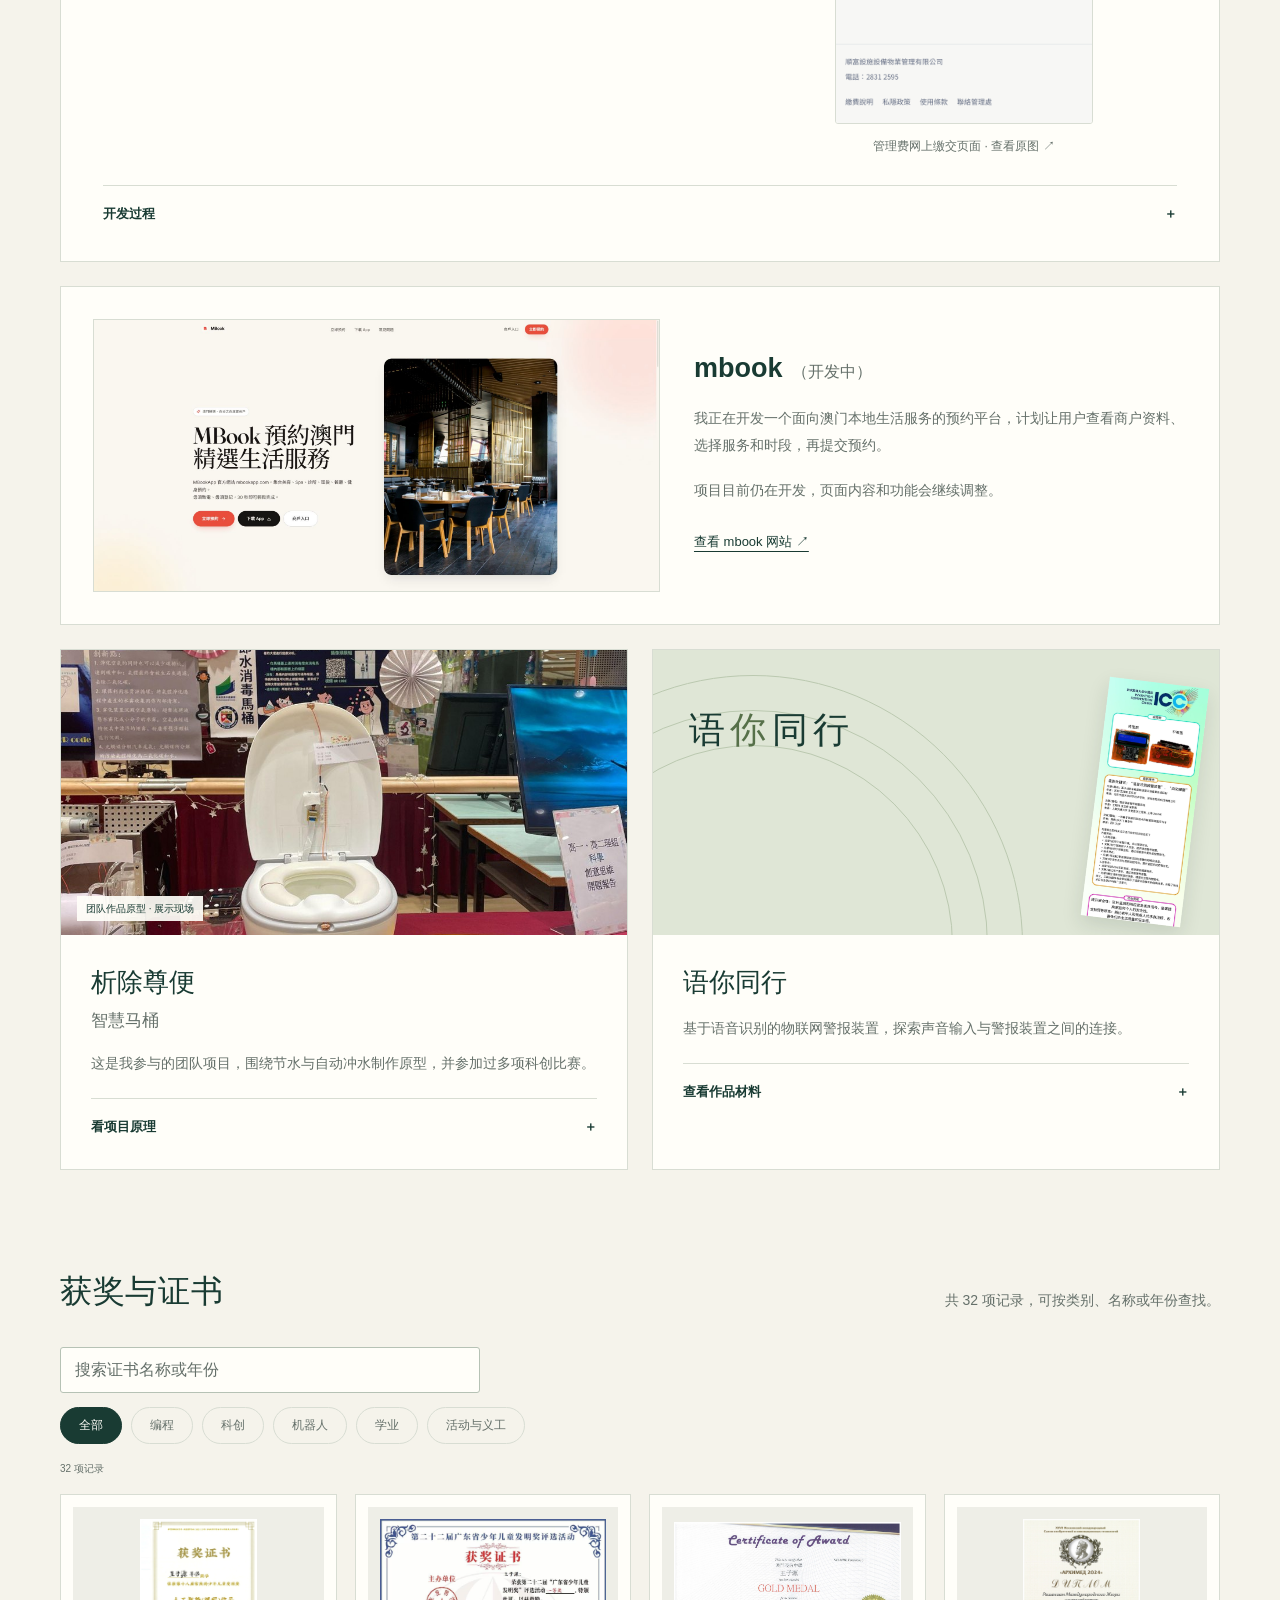
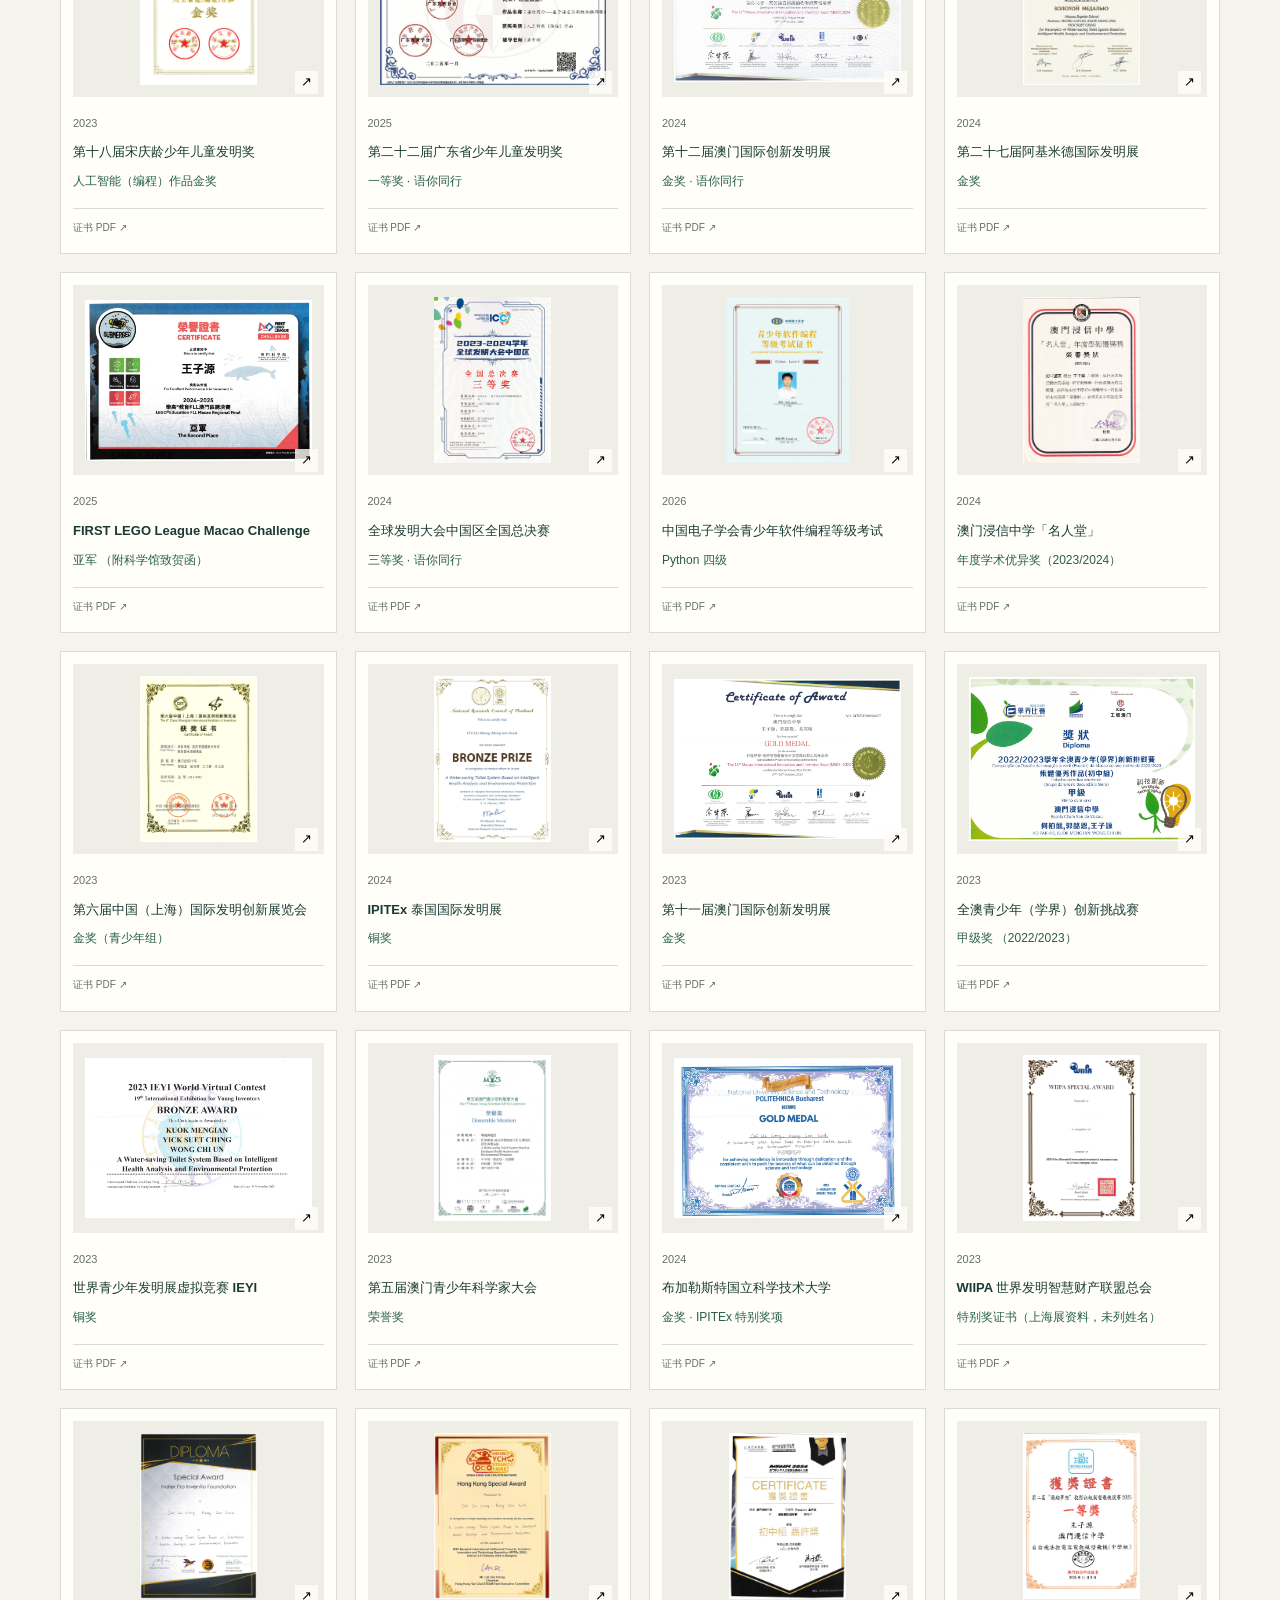
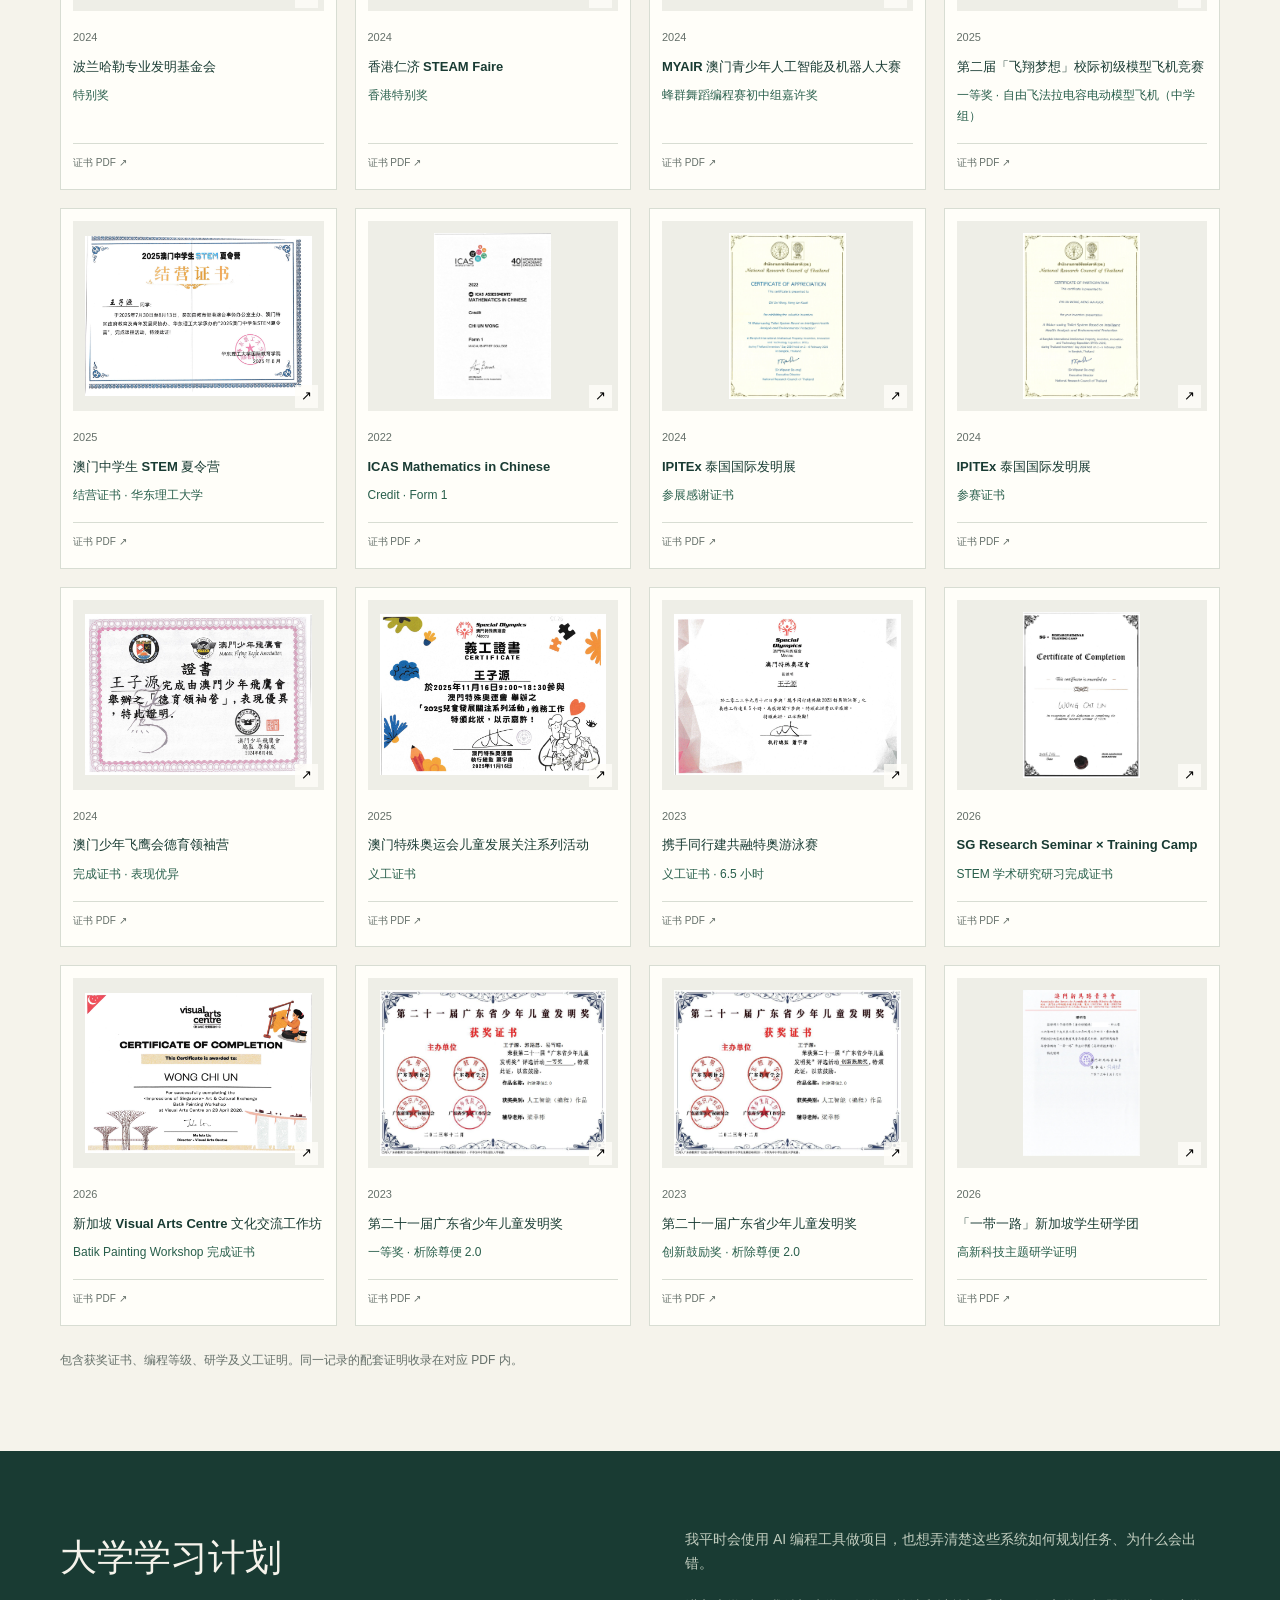
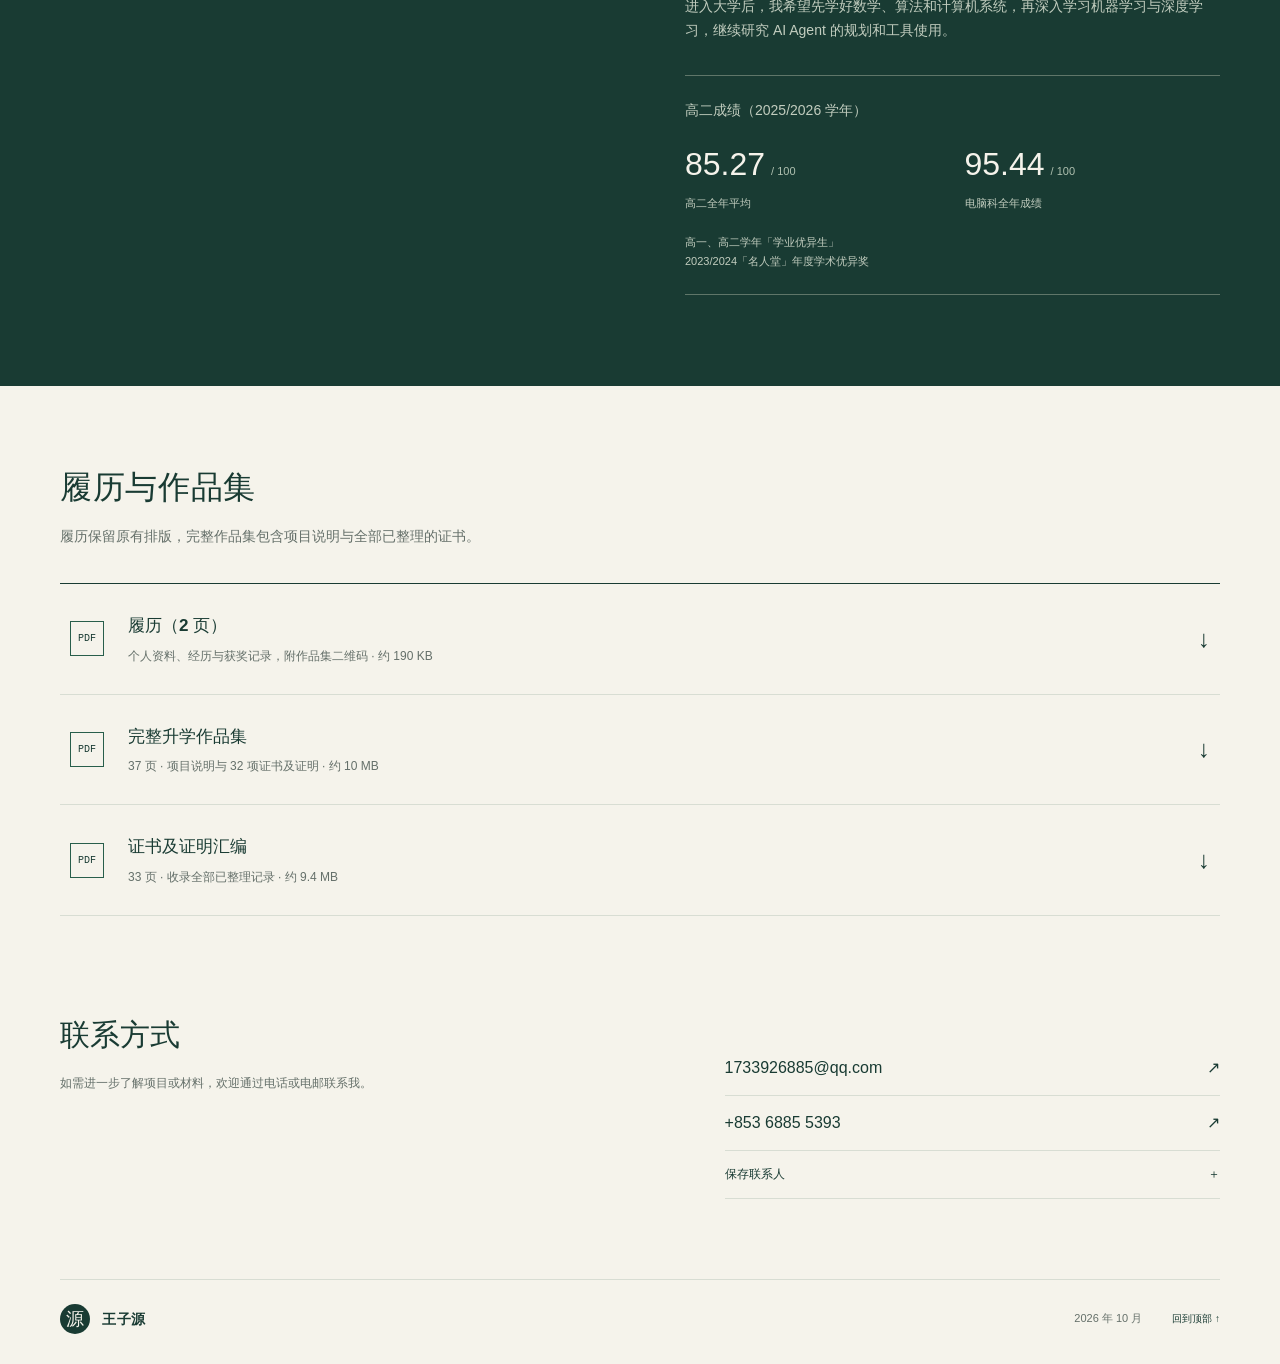
==== commit 49af9133: "Simplify certificate labels and remove academic source footnote" ====
--- a/index.html
+++ b/index.html
@@ -13,7 +13,7 @@
 <header class="header"><nav aria-label="主导航"><a href="#projects">项目</a><a href="#evidence">证书</a><a href="#download">下载</a></nav><a class="language" href="index-hant.html" lang="zh-Hant">繁體</a></header>
 <main id="main">
 <section class="hero section-wrap">
-<div class="hero-copy"><div class="mobile-identity"><h1>王子源<span class="english-name">WONG CHI UN</span></h1><img alt="王子源的学生证件照" class="mobile-portrait" height="196" src="assets/portrait.jpg" width="150"/></div><h2>开发项目<br/><em>与科创经历</em></h2><p class="intro">我是澳门浸信中学的高三学生，预计 2027 年毕业。<br/>计划报读<strong>计算机科学或人工智能</strong>。<br/>我为物业管理公司开发过收费系统，目前也在开发 mbook。</p><div class="actions"><a class="button primary" href="#snapshot">30 秒认识我 <span>↓</span></a><a class="button subtle" href="downloads/resume.pdf?v=final-8" rel="noopener" target="_blank">履历 PDF <span>↗</span></a></div></div>
+<div class="hero-copy"><div class="mobile-identity"><h1>王子源<span class="english-name">WONG CHI UN</span></h1><img alt="王子源的学生证件照" class="mobile-portrait" height="196" src="assets/portrait.jpg" width="150"/></div><h2>开发项目<br/><em>与科创经历</em></h2><p class="intro">我是澳门浸信中学的高三学生，预计 2027 年毕业。<br/>计划报读<strong>计算机科学或人工智能</strong>。<br/>我为物业管理公司开发过收费系统，目前也在开发 mbook。</p><div class="actions"><a class="button primary" href="#snapshot">30 秒认识我 <span>↓</span></a><a class="button subtle" href="downloads/resume.pdf?v=caption-9" rel="noopener" target="_blank">履历 PDF <span>↗</span></a></div></div>
 <div class="hero-art"><div class="portrait-paper"><img alt="王子源的学生证件照" height="196" src="assets/portrait.jpg" width="150"/><div><strong>澳门浸信中学<br/>预计 2027 年毕业</strong></div></div><figure class="project-photo"><div class="hero-screen-crop"><img alt="mbook 开发中的预约平台网站首页" fetchpriority="high" height="978" src="assets/mbook-home.png" width="2038"/></div><figcaption>mbook 网站首页（开发中）</figcaption></figure><a class="launch-note" href="#billing"><span class="status-dot"></span><span>企业项目已投入使用<small>物業管理費收費系統</small></span><span class="launch-arrow">↗</span></a></div>
 </section>
 <section class="snapshot section-wrap" id="snapshot"><div class="section-heading"><h2>我的经历</h2></div><div class="snapshot-grid"><article><h3>约两个月<br/>完成企业系统主要开发</h3><p>从理解业务到测试、调整及上线，系统已进入公司的实际工作流程。</p><a href="#billing">了解项目 <span>↗</span></a></article><article><h3>宋庆龄少年儿童发明奖<br/>人工智能（编程）作品金奖</h3><p>参加过发明、机器人及科创比赛，部分获奖证书收录在下方。</p><a href="#evidence">查看原始证据 <span>↗</span></a></article><article><h3>mbook<br/>正在开发的预约平台</h3><p>面向澳门本地生活服务，正在开发商户浏览与预约功能。</p><a href="#mbook">查看项目 <span>↗</span></a></article></div></section>
@@ -37,13 +37,13 @@
 <div class="project-pair"><article class="project ai-project"><figure><img alt="智慧马桶原型在展览现场展示" height="1000" loading="lazy" src="assets/prototype.jpg" width="800"/><figcaption>团队作品原型 · 展示现场</figcaption></figure><div class="project-body"><h3>析除尊便<br/><span>智慧马桶</span></h3><p>这是我参与的团队项目，围绕节水与自动冲水制作原型，并参加过多项科创比赛。</p><details><summary>看项目原理 <span>＋</span></summary><p>原型模拟识别后的冲水决策，并以声音模拟冲水。简报中的设计用水量属于原型方案描述。</p><p>我作为团队成员参与此项目；部分比赛证书以团队及作品名颁发。</p></details></div></article>
 <article class="project voice-project"><div class="voice-art"><span class="signal signal-one"></span><span class="signal signal-two"></span><span class="signal signal-three"></span><div class="voice-word">语<span>你</span>同行</div><img alt="语你同行的原始作品展板，包括语音识别与装置原型" height="700" loading="lazy" src="assets/voice-board.jpg" width="270"/></div><div class="project-body"><h3>语你同行</h3><p>基于语音识别的物联网警报装置，探索声音输入与警报装置之间的连接。</p><details><summary>查看作品材料 <span>＋</span></summary><p>原始展板与证书共同记录作品。点击下方材料可放大阅读。</p><a href="assets/voice-poster.jpg" rel="noopener" target="_blank">打开原始作品展板 ↗</a></details></div></article></div>
 </section>
-<section class="evidence section-wrap" id="evidence"><div class="section-heading split"><div><h2>获奖与证书</h2></div><p>共 32 项记录，可按类别、名称或年份查找。</p></div><div class="certificate-controls"><input aria-controls="award-grid" aria-label="搜索证书名称或年份" autocomplete="off" id="certificate-search" placeholder="搜索证书名称或年份" type="search"/><div aria-label="筛选证据" class="filters" role="group"><button aria-pressed="true" class="active" data-filter="all" type="button">全部</button><button aria-pressed="false" data-filter="编程" type="button">编程</button><button aria-pressed="false" data-filter="科创" type="button">科创</button><button aria-pressed="false" data-filter="机器人" type="button">机器人</button><button aria-pressed="false" data-filter="学业" type="button">学业</button><button aria-pressed="false" data-filter="活动与义工" type="button">活动与义工</button></div></div><p aria-live="polite" class="result-count" id="result-count">32 项记录</p><div class="award-grid" id="award-grid"></div><p class="evidence-note">包含获奖证书、编程等级、研学及义工证明。团队项目已注明；同一记录的配套证明收录在对应 PDF 内。</p></section>
-<section class="direction" id="direction"><div class="section-wrap direction-grid"><div><h2>大学学习计划</h2></div><div class="direction-copy"><p>我平时会使用 AI 编程工具做项目，也想弄清楚这些系统如何规划任务、为什么会出错。</p><p>进入大学后，我希望先学好数学、算法和计算机系统，再深入学习机器学习与深度学习，继续研究 AI Agent 的规划和工具使用。</p><div class="academic"><h3 class="academic-heading">高二成绩（2025/2026 学年）</h3><div><strong>85.27<small>/ 100</small></strong><span>高二全年平均</span></div><div><strong>95.44<small>/ 100</small></strong><span>电脑科全年成绩</span></div><p>高一、高二学年「学业优异生」<br/>2023/2024「名人堂」年度学术优异奖</p></div><p class="source-note">成绩依据学校成绩单，原件可于现场提供。</p></div></div></section>
-<section class="download section-wrap" id="download"><div class="section-heading"><h2>履历与作品集</h2><p>履历保留原有排版，完整作品集包含项目说明与全部已整理的证书。</p></div><div class="download-list"><a href="downloads/resume.pdf?v=final-8" rel="noopener" target="_blank"><span class="file-icon">PDF</span><span><strong>履历（2 页）</strong><small>个人资料、经历与获奖记录，附作品集二维码 · 约 190 KB</small></span><span class="download-arrow">↓</span></a><a href="downloads/portfolio.pdf?v=final-8" rel="noopener" target="_blank"><span class="file-icon">PDF</span><span><strong>完整升学作品集</strong><small>37 页 · 项目说明与 32 项证书及证明 · 约 10 MB</small></span><span class="download-arrow">↓</span></a><a href="downloads/certificates.pdf?v=all-5" rel="noopener" target="_blank"><span class="file-icon">PDF</span><span><strong>证书及证明汇编</strong><small>33 页 · 收录全部已整理记录 · 约 9.4 MB</small></span><span class="download-arrow">↓</span></a></div></section>
+<section class="evidence section-wrap" id="evidence"><div class="section-heading split"><div><h2>获奖与证书</h2></div><p>共 32 项记录，可按类别、名称或年份查找。</p></div><div class="certificate-controls"><input aria-controls="award-grid" aria-label="搜索证书名称或年份" autocomplete="off" id="certificate-search" placeholder="搜索证书名称或年份" type="search"/><div aria-label="筛选证据" class="filters" role="group"><button aria-pressed="true" class="active" data-filter="all" type="button">全部</button><button aria-pressed="false" data-filter="编程" type="button">编程</button><button aria-pressed="false" data-filter="科创" type="button">科创</button><button aria-pressed="false" data-filter="机器人" type="button">机器人</button><button aria-pressed="false" data-filter="学业" type="button">学业</button><button aria-pressed="false" data-filter="活动与义工" type="button">活动与义工</button></div></div><p aria-live="polite" class="result-count" id="result-count">32 项记录</p><div class="award-grid" id="award-grid"></div><p class="evidence-note">包含获奖证书、编程等级、研学及义工证明。同一记录的配套证明收录在对应 PDF 内。</p></section>
+<section class="direction" id="direction"><div class="section-wrap direction-grid"><div><h2>大学学习计划</h2></div><div class="direction-copy"><p>我平时会使用 AI 编程工具做项目，也想弄清楚这些系统如何规划任务、为什么会出错。</p><p>进入大学后，我希望先学好数学、算法和计算机系统，再深入学习机器学习与深度学习，继续研究 AI Agent 的规划和工具使用。</p><div class="academic"><h3 class="academic-heading">高二成绩（2025/2026 学年）</h3><div><strong>85.27<small>/ 100</small></strong><span>高二全年平均</span></div><div><strong>95.44<small>/ 100</small></strong><span>电脑科全年成绩</span></div><p>高一、高二学年「学业优异生」<br/>2023/2024「名人堂」年度学术优异奖</p></div></div></div></section>
+<section class="download section-wrap" id="download"><div class="section-heading"><h2>履历与作品集</h2><p>履历保留原有排版，完整作品集包含项目说明与全部已整理的证书。</p></div><div class="download-list"><a href="downloads/resume.pdf?v=caption-9" rel="noopener" target="_blank"><span class="file-icon">PDF</span><span><strong>履历（2 页）</strong><small>个人资料、经历与获奖记录，附作品集二维码 · 约 190 KB</small></span><span class="download-arrow">↓</span></a><a href="downloads/portfolio.pdf?v=labels-10" rel="noopener" target="_blank"><span class="file-icon">PDF</span><span><strong>完整升学作品集</strong><small>37 页 · 项目说明与 32 项证书及证明 · 约 10 MB</small></span><span class="download-arrow">↓</span></a><a href="downloads/certificates.pdf?v=labels-10" rel="noopener" target="_blank"><span class="file-icon">PDF</span><span><strong>证书及证明汇编</strong><small>33 页 · 收录全部已整理记录 · 约 9.4 MB</small></span><span class="download-arrow">↓</span></a></div></section>
 <section class="contact section-wrap" id="contact"><div><h2>联系方式</h2><p>如需进一步了解项目或材料，欢迎通过电话或电邮联系我。</p></div><div class="contact-details"><a href="mailto:1733926885@qq.com">1733926885@qq.com <span>↗</span></a><a href="tel:+85368855393">+853 6885 5393 <span>↗</span></a><a class="save-contact" download="" href="downloads/wong-chi-un.vcf?v=final-8">保存联系人 <span>＋</span></a></div></section>
 </main>
 <footer class="footer section-wrap"><a class="brand" href="#main"><span class="brand-icon">源</span>王子源</a><p>2026 年 10 月</p><a href="#main">回到顶部 ↑</a></footer>
-<div class="mobile-cta"><a href="downloads/resume.pdf?v=final-8" rel="noopener" target="_blank">查看履历 PDF</a><a href="#contact">联系我 ↗</a></div>
+<div class="mobile-cta"><a href="downloads/resume.pdf?v=caption-9" rel="noopener" target="_blank">查看履历 PDF</a><a href="#contact">联系我 ↗</a></div>
 <dialog id="evidence-dialog"><div class="dialog-head"><p id="dialog-title"></p><button aria-label="关闭证书" id="close-dialog">×</button></div><img alt="" id="dialog-image"/><div class="dialog-actions"><a class="button primary" id="dialog-download" rel="noopener" target="_blank">打开证书 PDF ↗</a><a class="button subtle" id="dialog-original" rel="noopener" target="_blank">查看原图 ↗</a></div></dialog>
-<script src="app.js?v=mobile-6"></script>
+<script src="app.js?v=labels-10"></script>
 </body></html>
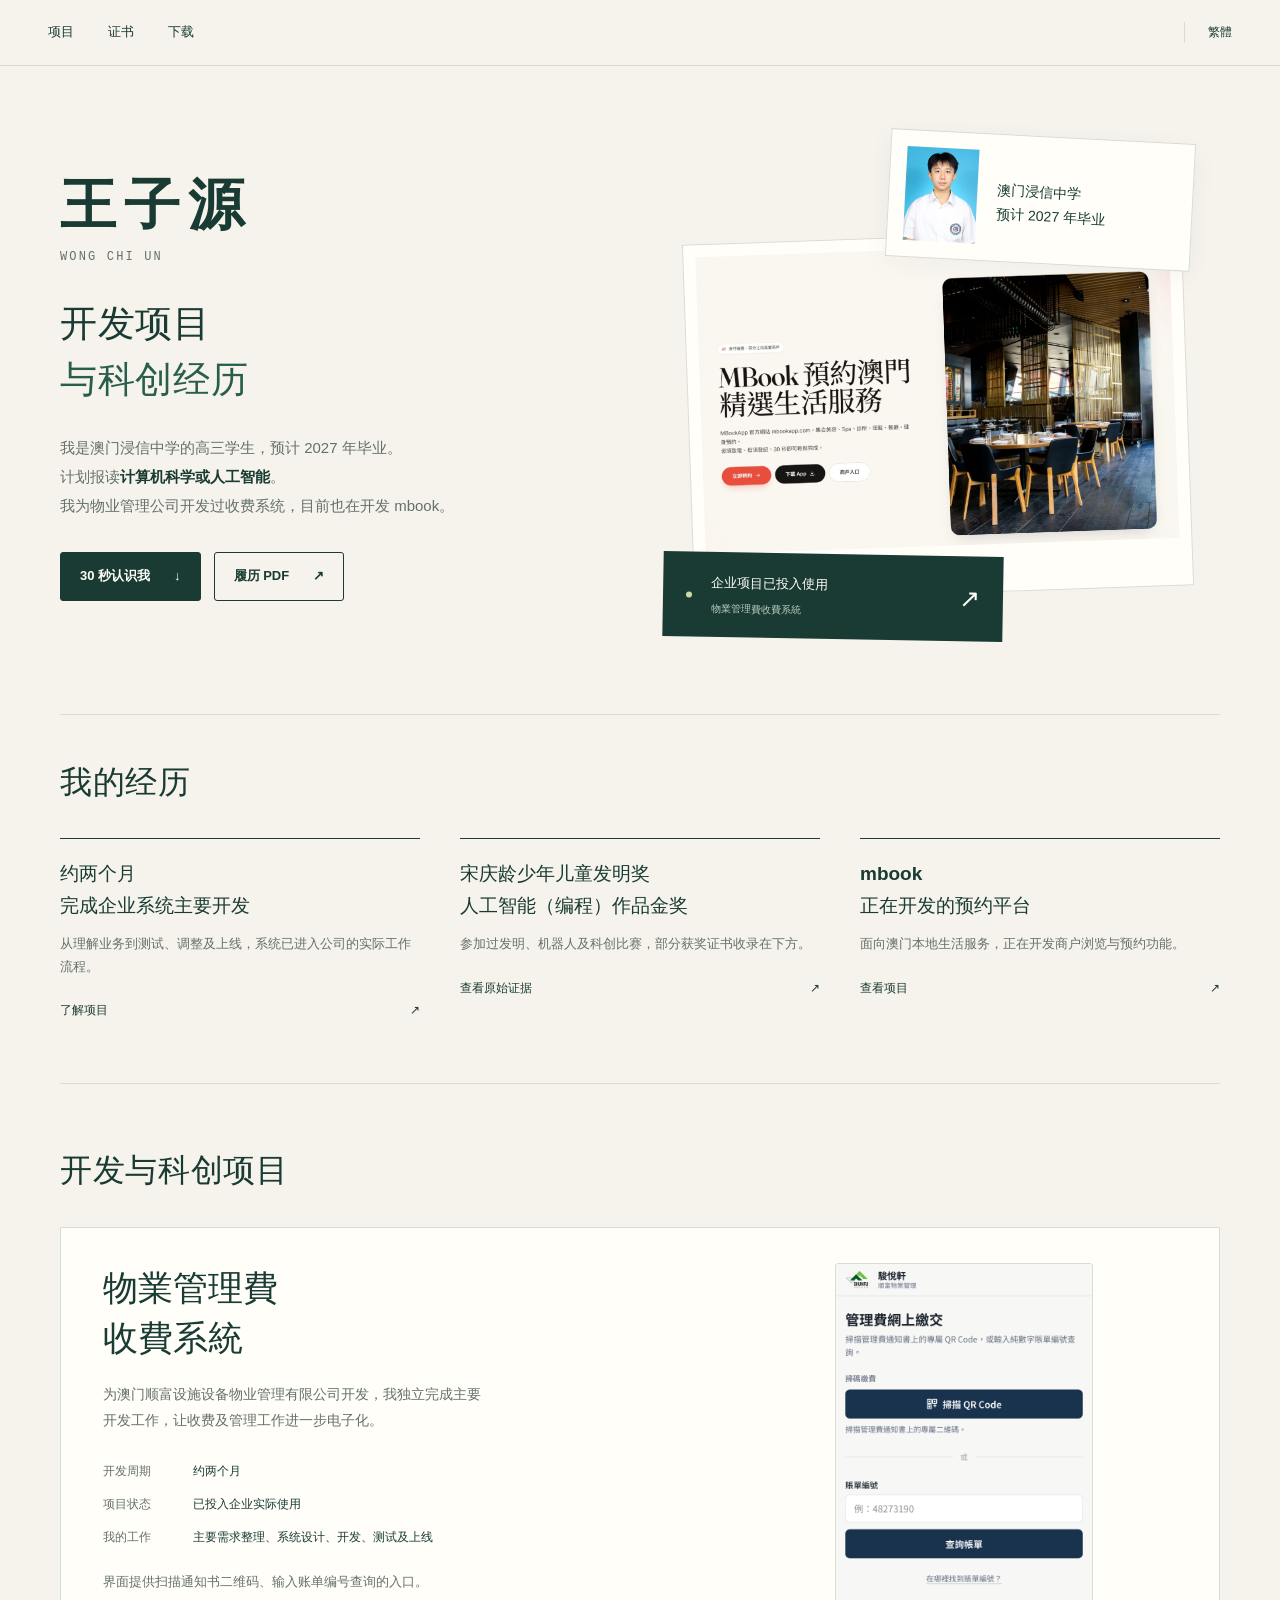
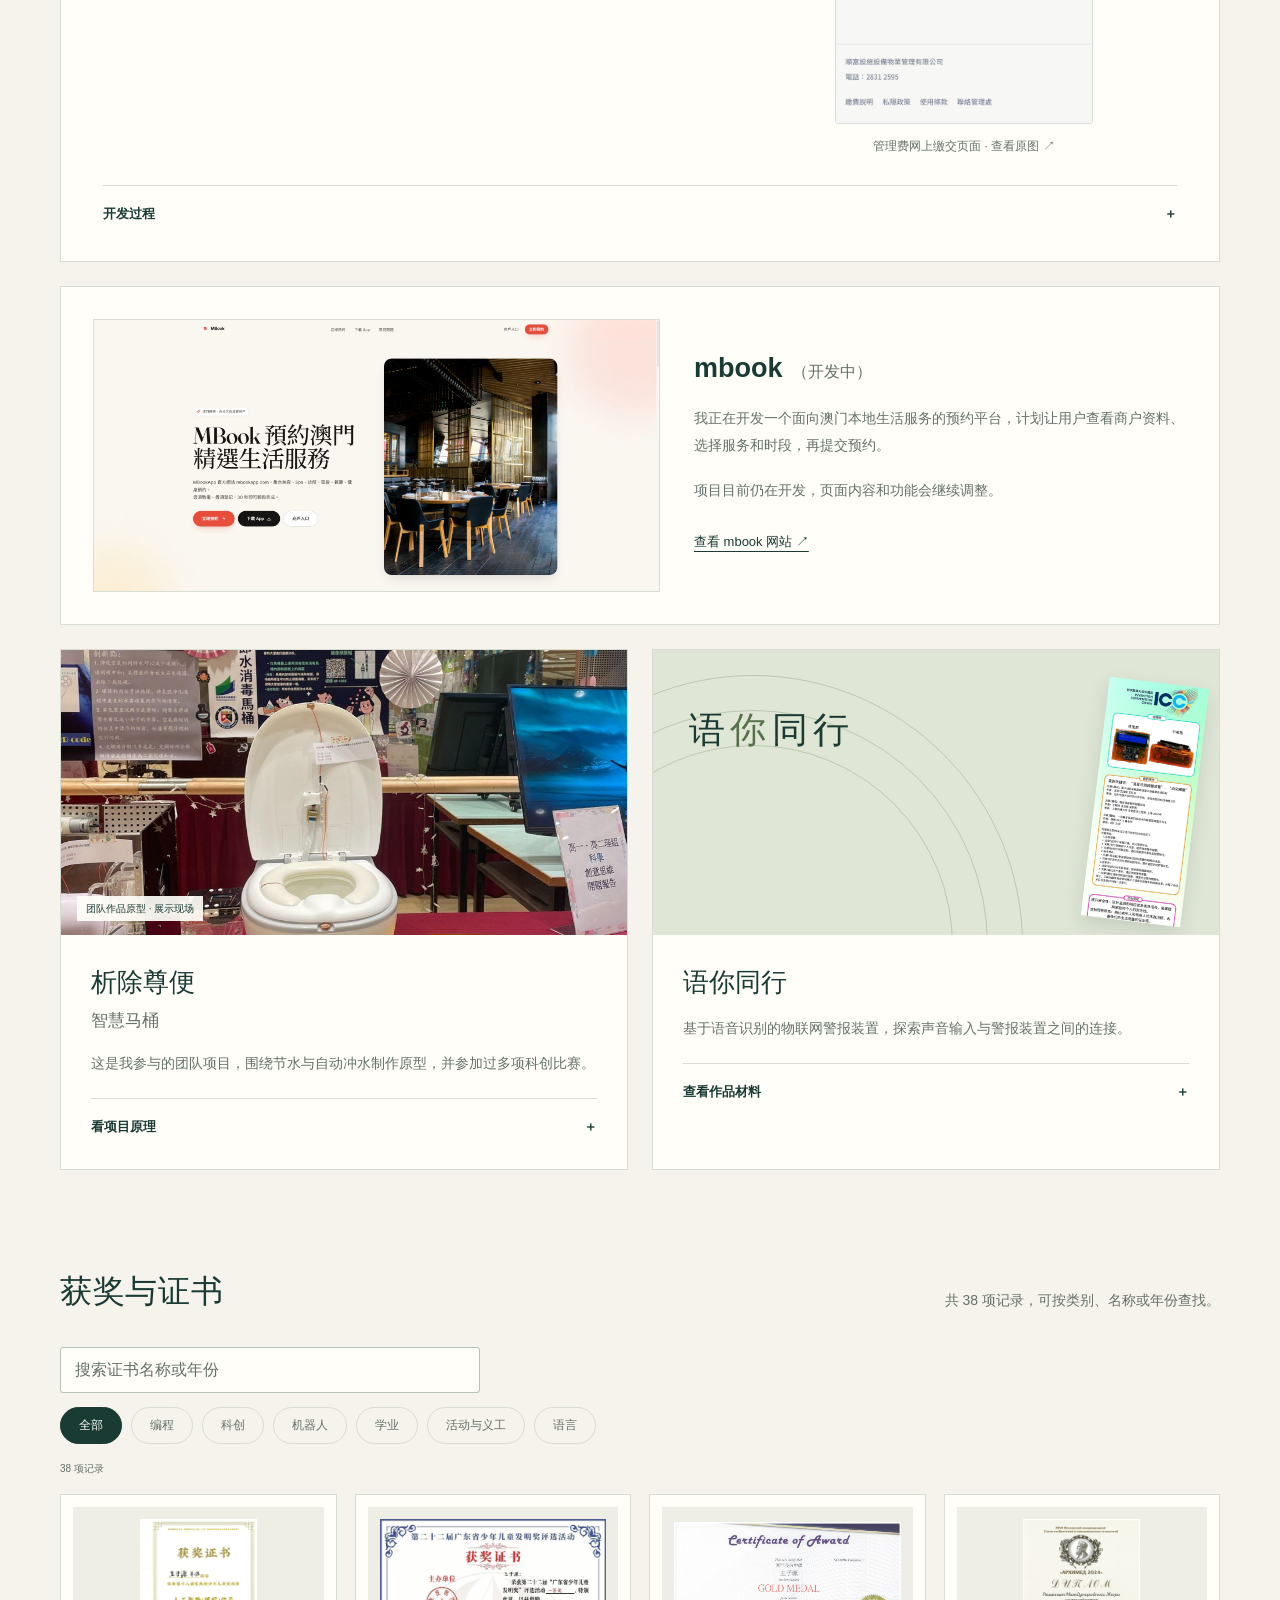
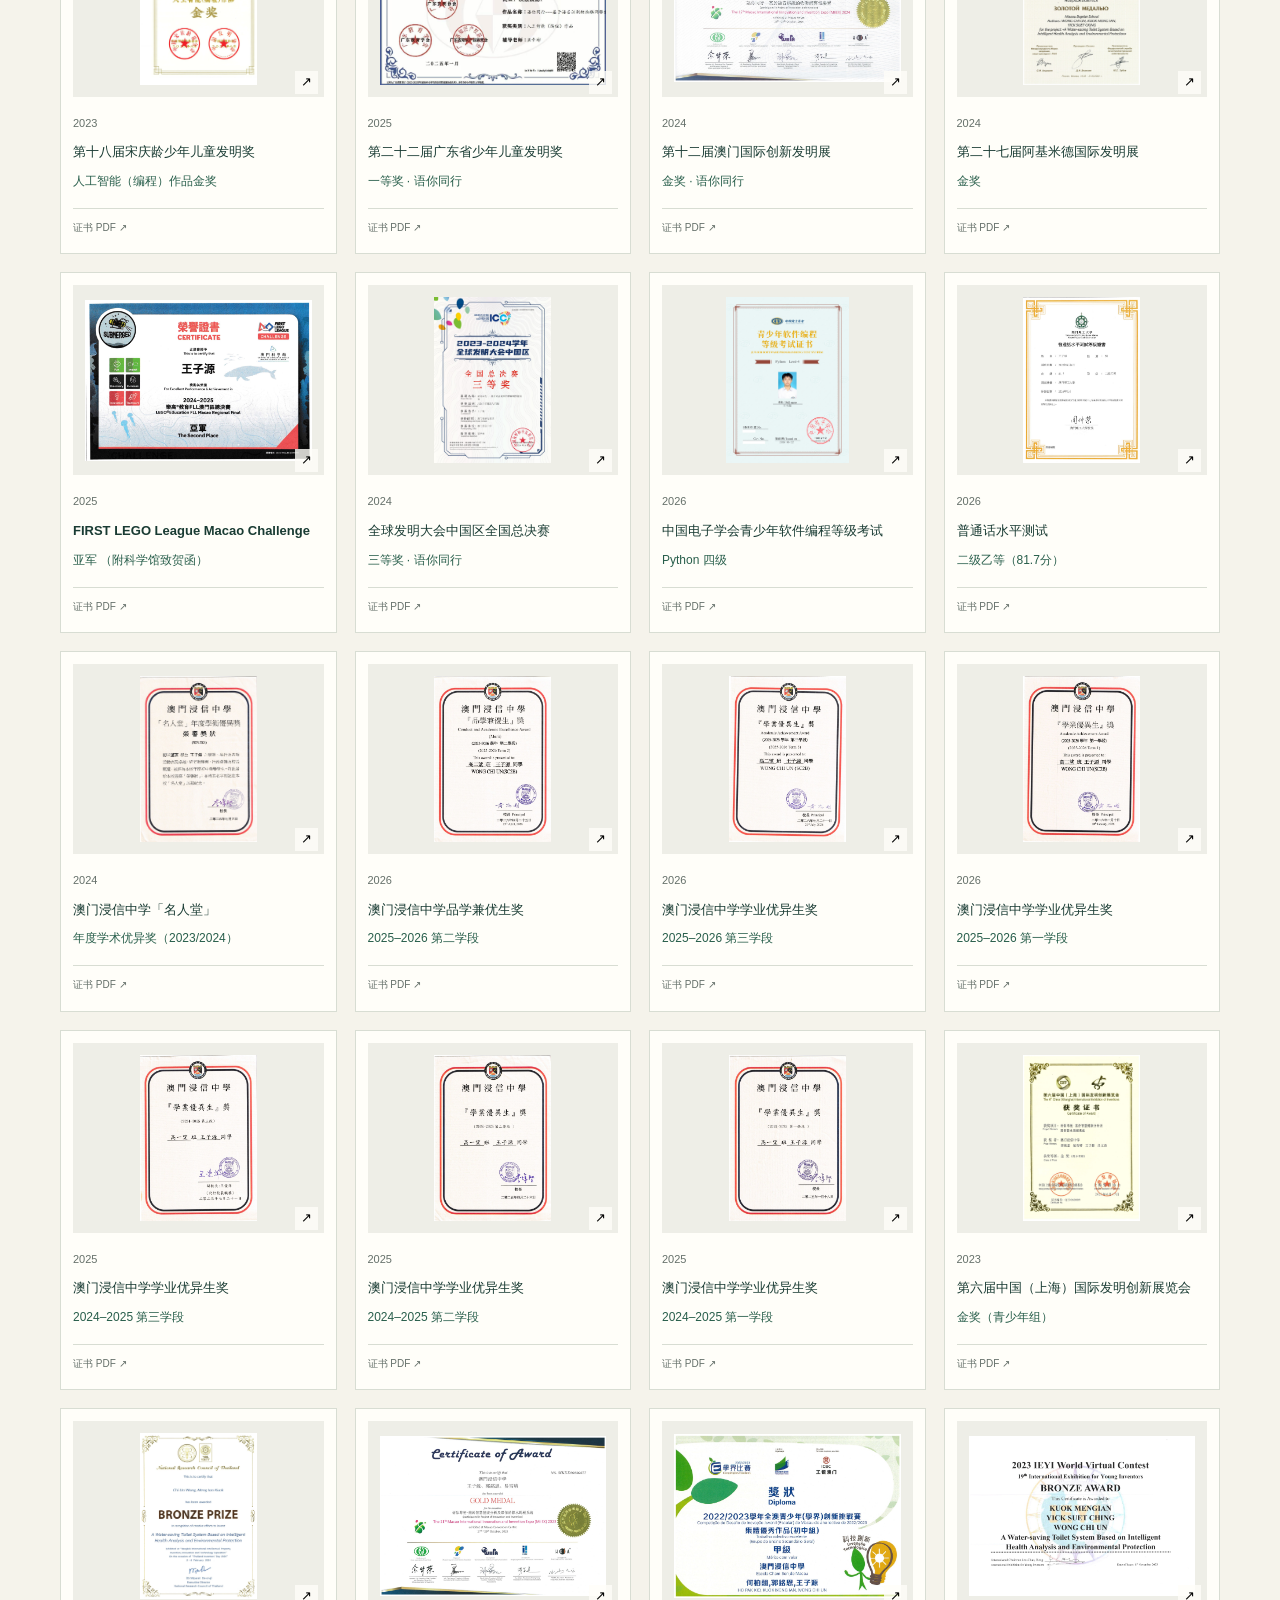
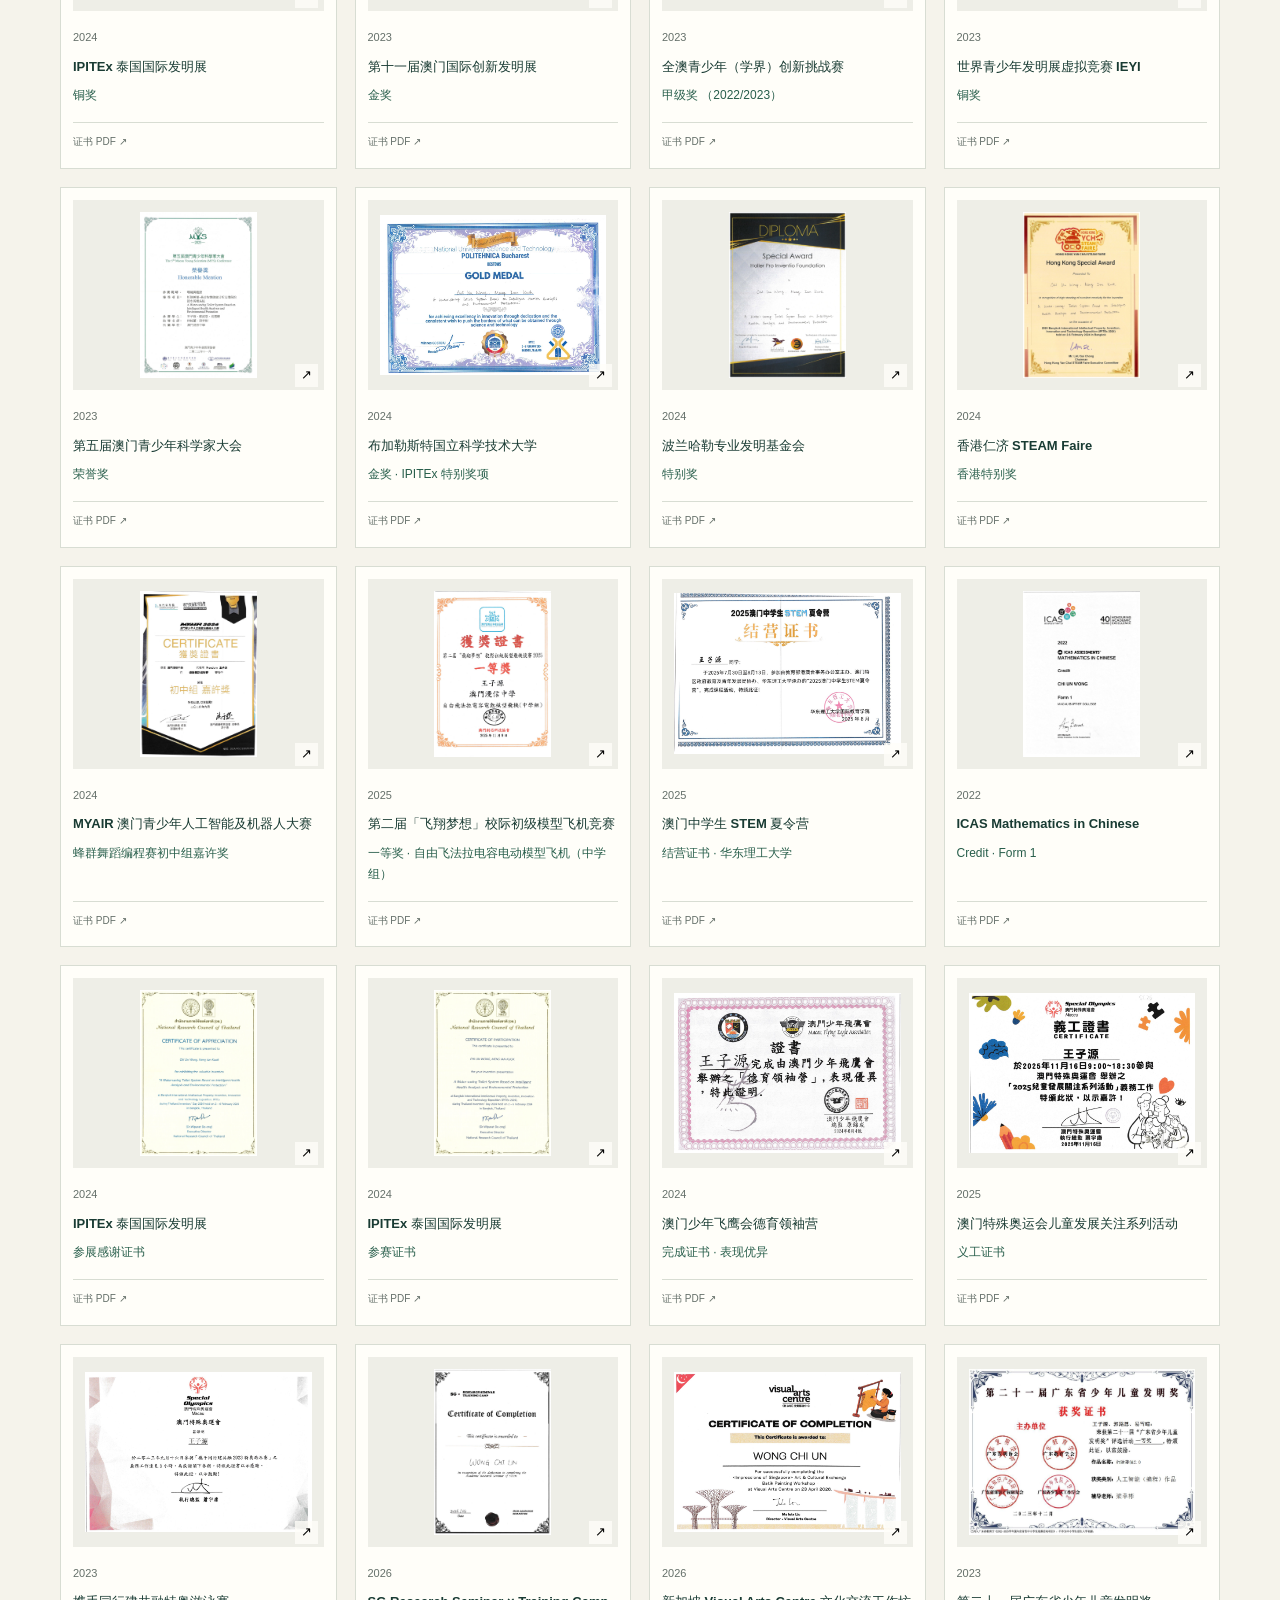
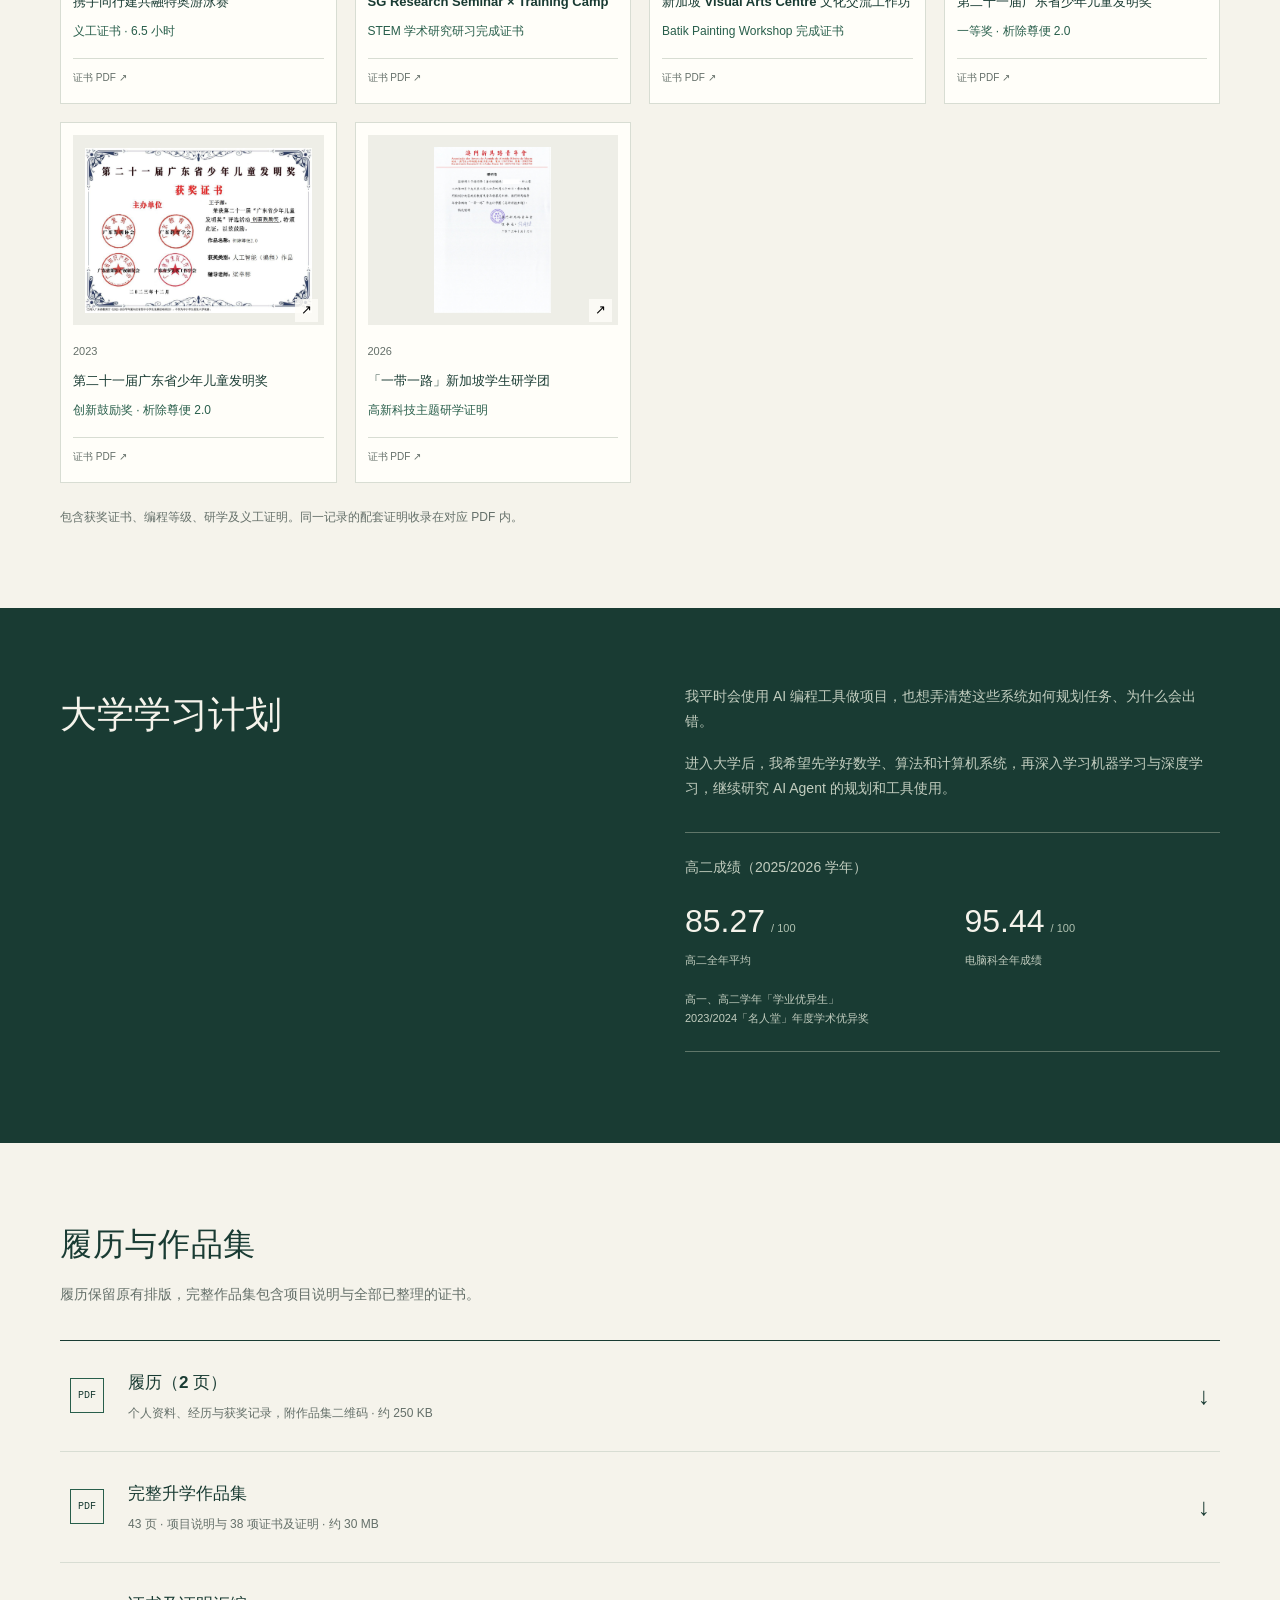
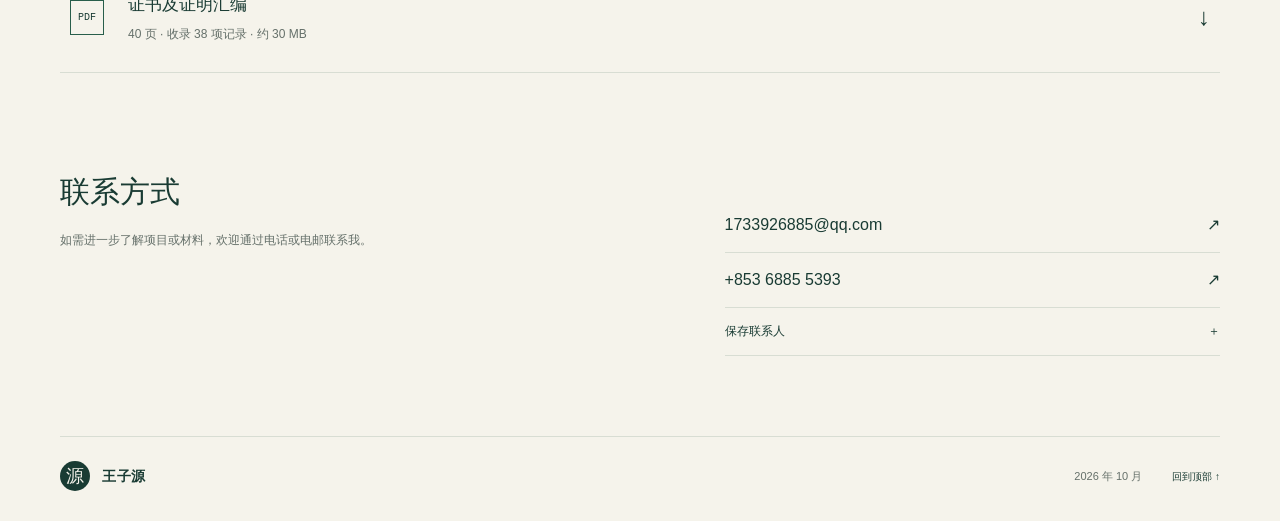
==== commit 4d96b359: "Update simplified resume and new certificates for university applications" ====
--- a/index.html
+++ b/index.html
@@ -13,7 +13,7 @@
 <header class="header"><nav aria-label="主导航"><a href="#projects">项目</a><a href="#evidence">证书</a><a href="#download">下载</a></nav><a class="language" href="index-hant.html" lang="zh-Hant">繁體</a></header>
 <main id="main">
 <section class="hero section-wrap">
-<div class="hero-copy"><div class="mobile-identity"><h1>王子源<span class="english-name">WONG CHI UN</span></h1><img alt="王子源的学生证件照" class="mobile-portrait" height="196" src="assets/portrait.jpg" width="150"/></div><h2>开发项目<br/><em>与科创经历</em></h2><p class="intro">我是澳门浸信中学的高三学生，预计 2027 年毕业。<br/>计划报读<strong>计算机科学或人工智能</strong>。<br/>我为物业管理公司开发过收费系统，目前也在开发 mbook。</p><div class="actions"><a class="button primary" href="#snapshot">30 秒认识我 <span>↓</span></a><a class="button subtle" href="downloads/resume.pdf?v=caption-9" rel="noopener" target="_blank">履历 PDF <span>↗</span></a></div></div>
+<div class="hero-copy"><div class="mobile-identity"><h1>王子源<span class="english-name">WONG CHI UN</span></h1><img alt="王子源的学生证件照" class="mobile-portrait" height="196" src="assets/portrait.jpg" width="150"/></div><h2>开发项目<br/><em>与科创经历</em></h2><p class="intro">我是澳门浸信中学的高三学生，预计 2027 年毕业。<br/>计划报读<strong>计算机科学或人工智能</strong>。<br/>我为物业管理公司开发过收费系统，目前也在开发 mbook。</p><div class="actions"><a class="button primary" href="#snapshot">30 秒认识我 <span>↓</span></a><a class="button subtle" href="downloads/resume.pdf?v=submit-11" rel="noopener" target="_blank">履历 PDF <span>↗</span></a></div></div>
 <div class="hero-art"><div class="portrait-paper"><img alt="王子源的学生证件照" height="196" src="assets/portrait.jpg" width="150"/><div><strong>澳门浸信中学<br/>预计 2027 年毕业</strong></div></div><figure class="project-photo"><div class="hero-screen-crop"><img alt="mbook 开发中的预约平台网站首页" fetchpriority="high" height="978" src="assets/mbook-home.png" width="2038"/></div><figcaption>mbook 网站首页（开发中）</figcaption></figure><a class="launch-note" href="#billing"><span class="status-dot"></span><span>企业项目已投入使用<small>物業管理費收費系統</small></span><span class="launch-arrow">↗</span></a></div>
 </section>
 <section class="snapshot section-wrap" id="snapshot"><div class="section-heading"><h2>我的经历</h2></div><div class="snapshot-grid"><article><h3>约两个月<br/>完成企业系统主要开发</h3><p>从理解业务到测试、调整及上线，系统已进入公司的实际工作流程。</p><a href="#billing">了解项目 <span>↗</span></a></article><article><h3>宋庆龄少年儿童发明奖<br/>人工智能（编程）作品金奖</h3><p>参加过发明、机器人及科创比赛，部分获奖证书收录在下方。</p><a href="#evidence">查看原始证据 <span>↗</span></a></article><article><h3>mbook<br/>正在开发的预约平台</h3><p>面向澳门本地生活服务，正在开发商户浏览与预约功能。</p><a href="#mbook">查看项目 <span>↗</span></a></article></div></section>
@@ -37,13 +37,13 @@
 <div class="project-pair"><article class="project ai-project"><figure><img alt="智慧马桶原型在展览现场展示" height="1000" loading="lazy" src="assets/prototype.jpg" width="800"/><figcaption>团队作品原型 · 展示现场</figcaption></figure><div class="project-body"><h3>析除尊便<br/><span>智慧马桶</span></h3><p>这是我参与的团队项目，围绕节水与自动冲水制作原型，并参加过多项科创比赛。</p><details><summary>看项目原理 <span>＋</span></summary><p>原型模拟识别后的冲水决策，并以声音模拟冲水。简报中的设计用水量属于原型方案描述。</p><p>我作为团队成员参与此项目；部分比赛证书以团队及作品名颁发。</p></details></div></article>
 <article class="project voice-project"><div class="voice-art"><span class="signal signal-one"></span><span class="signal signal-two"></span><span class="signal signal-three"></span><div class="voice-word">语<span>你</span>同行</div><img alt="语你同行的原始作品展板，包括语音识别与装置原型" height="700" loading="lazy" src="assets/voice-board.jpg" width="270"/></div><div class="project-body"><h3>语你同行</h3><p>基于语音识别的物联网警报装置，探索声音输入与警报装置之间的连接。</p><details><summary>查看作品材料 <span>＋</span></summary><p>原始展板与证书共同记录作品。点击下方材料可放大阅读。</p><a href="assets/voice-poster.jpg" rel="noopener" target="_blank">打开原始作品展板 ↗</a></details></div></article></div>
 </section>
-<section class="evidence section-wrap" id="evidence"><div class="section-heading split"><div><h2>获奖与证书</h2></div><p>共 32 项记录，可按类别、名称或年份查找。</p></div><div class="certificate-controls"><input aria-controls="award-grid" aria-label="搜索证书名称或年份" autocomplete="off" id="certificate-search" placeholder="搜索证书名称或年份" type="search"/><div aria-label="筛选证据" class="filters" role="group"><button aria-pressed="true" class="active" data-filter="all" type="button">全部</button><button aria-pressed="false" data-filter="编程" type="button">编程</button><button aria-pressed="false" data-filter="科创" type="button">科创</button><button aria-pressed="false" data-filter="机器人" type="button">机器人</button><button aria-pressed="false" data-filter="学业" type="button">学业</button><button aria-pressed="false" data-filter="活动与义工" type="button">活动与义工</button></div></div><p aria-live="polite" class="result-count" id="result-count">32 项记录</p><div class="award-grid" id="award-grid"></div><p class="evidence-note">包含获奖证书、编程等级、研学及义工证明。同一记录的配套证明收录在对应 PDF 内。</p></section>
+<section class="evidence section-wrap" id="evidence"><div class="section-heading split"><div><h2>获奖与证书</h2></div><p>共 38 项记录，可按类别、名称或年份查找。</p></div><div class="certificate-controls"><input aria-controls="award-grid" aria-label="搜索证书名称或年份" autocomplete="off" id="certificate-search" placeholder="搜索证书名称或年份" type="search"/><div aria-label="筛选证据" class="filters" role="group"><button aria-pressed="true" class="active" data-filter="all" type="button">全部</button><button aria-pressed="false" data-filter="编程" type="button">编程</button><button aria-pressed="false" data-filter="科创" type="button">科创</button><button aria-pressed="false" data-filter="机器人" type="button">机器人</button><button aria-pressed="false" data-filter="学业" type="button">学业</button><button aria-pressed="false" data-filter="活动与义工" type="button">活动与义工</button><button aria-pressed="false" data-filter="语言" type="button">语言</button></div></div><p aria-live="polite" class="result-count" id="result-count">38 项记录</p><div class="award-grid" id="award-grid"></div><p class="evidence-note">包含获奖证书、编程等级、研学及义工证明。同一记录的配套证明收录在对应 PDF 内。</p></section>
 <section class="direction" id="direction"><div class="section-wrap direction-grid"><div><h2>大学学习计划</h2></div><div class="direction-copy"><p>我平时会使用 AI 编程工具做项目，也想弄清楚这些系统如何规划任务、为什么会出错。</p><p>进入大学后，我希望先学好数学、算法和计算机系统，再深入学习机器学习与深度学习，继续研究 AI Agent 的规划和工具使用。</p><div class="academic"><h3 class="academic-heading">高二成绩（2025/2026 学年）</h3><div><strong>85.27<small>/ 100</small></strong><span>高二全年平均</span></div><div><strong>95.44<small>/ 100</small></strong><span>电脑科全年成绩</span></div><p>高一、高二学年「学业优异生」<br/>2023/2024「名人堂」年度学术优异奖</p></div></div></div></section>
-<section class="download section-wrap" id="download"><div class="section-heading"><h2>履历与作品集</h2><p>履历保留原有排版，完整作品集包含项目说明与全部已整理的证书。</p></div><div class="download-list"><a href="downloads/resume.pdf?v=caption-9" rel="noopener" target="_blank"><span class="file-icon">PDF</span><span><strong>履历（2 页）</strong><small>个人资料、经历与获奖记录，附作品集二维码 · 约 190 KB</small></span><span class="download-arrow">↓</span></a><a href="downloads/portfolio.pdf?v=labels-10" rel="noopener" target="_blank"><span class="file-icon">PDF</span><span><strong>完整升学作品集</strong><small>37 页 · 项目说明与 32 项证书及证明 · 约 10 MB</small></span><span class="download-arrow">↓</span></a><a href="downloads/certificates.pdf?v=labels-10" rel="noopener" target="_blank"><span class="file-icon">PDF</span><span><strong>证书及证明汇编</strong><small>33 页 · 收录全部已整理记录 · 约 9.4 MB</small></span><span class="download-arrow">↓</span></a></div></section>
+<section class="download section-wrap" id="download"><div class="section-heading"><h2>履历与作品集</h2><p>履历保留原有排版，完整作品集包含项目说明与全部已整理的证书。</p></div><div class="download-list"><a href="downloads/resume.pdf?v=submit-11" rel="noopener" target="_blank"><span class="file-icon">PDF</span><span><strong>履历（2 页）</strong><small>个人资料、经历与获奖记录，附作品集二维码 · 约 250 KB</small></span><span class="download-arrow">↓</span></a><a href="downloads/portfolio.pdf?v=submit-11" rel="noopener" target="_blank"><span class="file-icon">PDF</span><span><strong>完整升学作品集</strong><small>43 页 · 项目说明与 38 项证书及证明 · 约 30 MB</small></span><span class="download-arrow">↓</span></a><a href="downloads/certificates.pdf?v=submit-11" rel="noopener" target="_blank"><span class="file-icon">PDF</span><span><strong>证书及证明汇编</strong><small>40 页 · 收录 38 项记录 · 约 30 MB</small></span><span class="download-arrow">↓</span></a></div></section>
 <section class="contact section-wrap" id="contact"><div><h2>联系方式</h2><p>如需进一步了解项目或材料，欢迎通过电话或电邮联系我。</p></div><div class="contact-details"><a href="mailto:1733926885@qq.com">1733926885@qq.com <span>↗</span></a><a href="tel:+85368855393">+853 6885 5393 <span>↗</span></a><a class="save-contact" download="" href="downloads/wong-chi-un.vcf?v=final-8">保存联系人 <span>＋</span></a></div></section>
 </main>
 <footer class="footer section-wrap"><a class="brand" href="#main"><span class="brand-icon">源</span>王子源</a><p>2026 年 10 月</p><a href="#main">回到顶部 ↑</a></footer>
-<div class="mobile-cta"><a href="downloads/resume.pdf?v=caption-9" rel="noopener" target="_blank">查看履历 PDF</a><a href="#contact">联系我 ↗</a></div>
+<div class="mobile-cta"><a href="downloads/resume.pdf?v=submit-11" rel="noopener" target="_blank">查看履历 PDF</a><a href="#contact">联系我 ↗</a></div>
 <dialog id="evidence-dialog"><div class="dialog-head"><p id="dialog-title"></p><button aria-label="关闭证书" id="close-dialog">×</button></div><img alt="" id="dialog-image"/><div class="dialog-actions"><a class="button primary" id="dialog-download" rel="noopener" target="_blank">打开证书 PDF ↗</a><a class="button subtle" id="dialog-original" rel="noopener" target="_blank">查看原图 ↗</a></div></dialog>
-<script src="app.js?v=labels-10"></script>
+<script src="app.js?v=submit-11"></script>
 </body></html>
